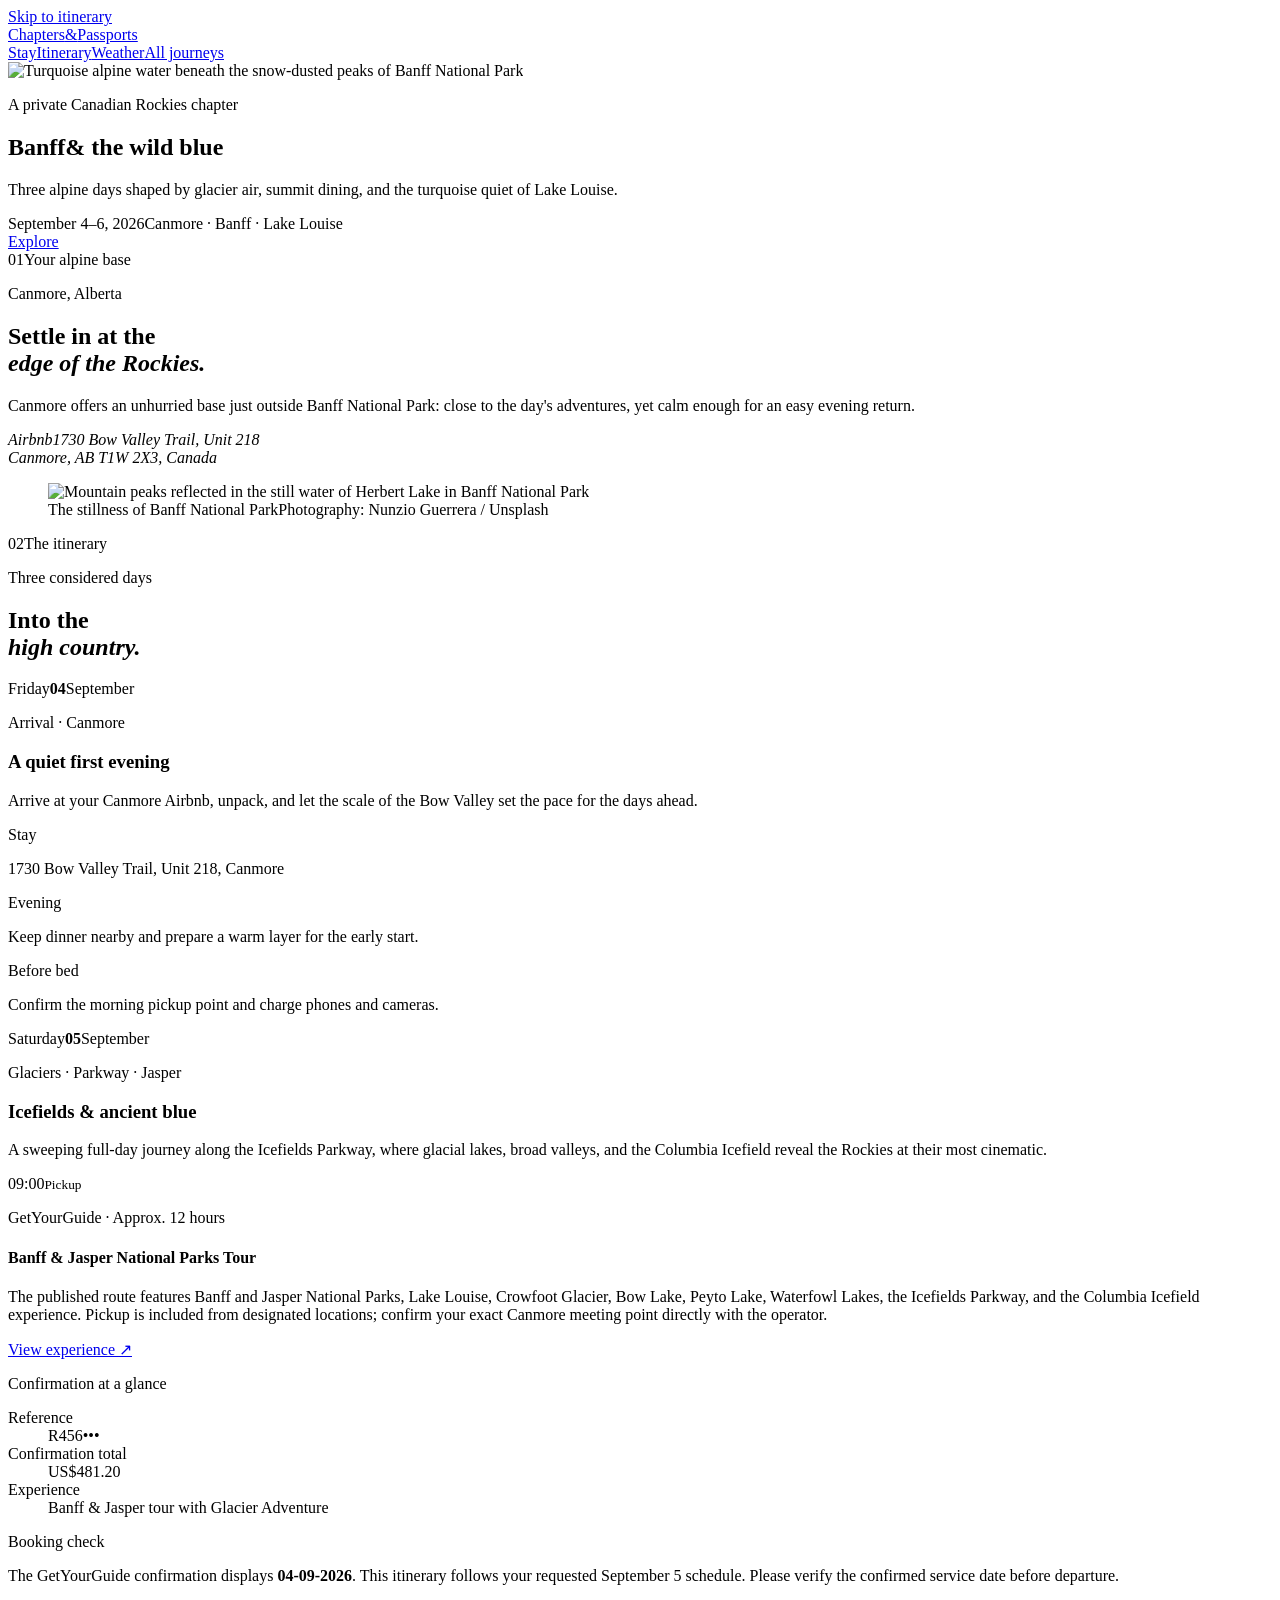
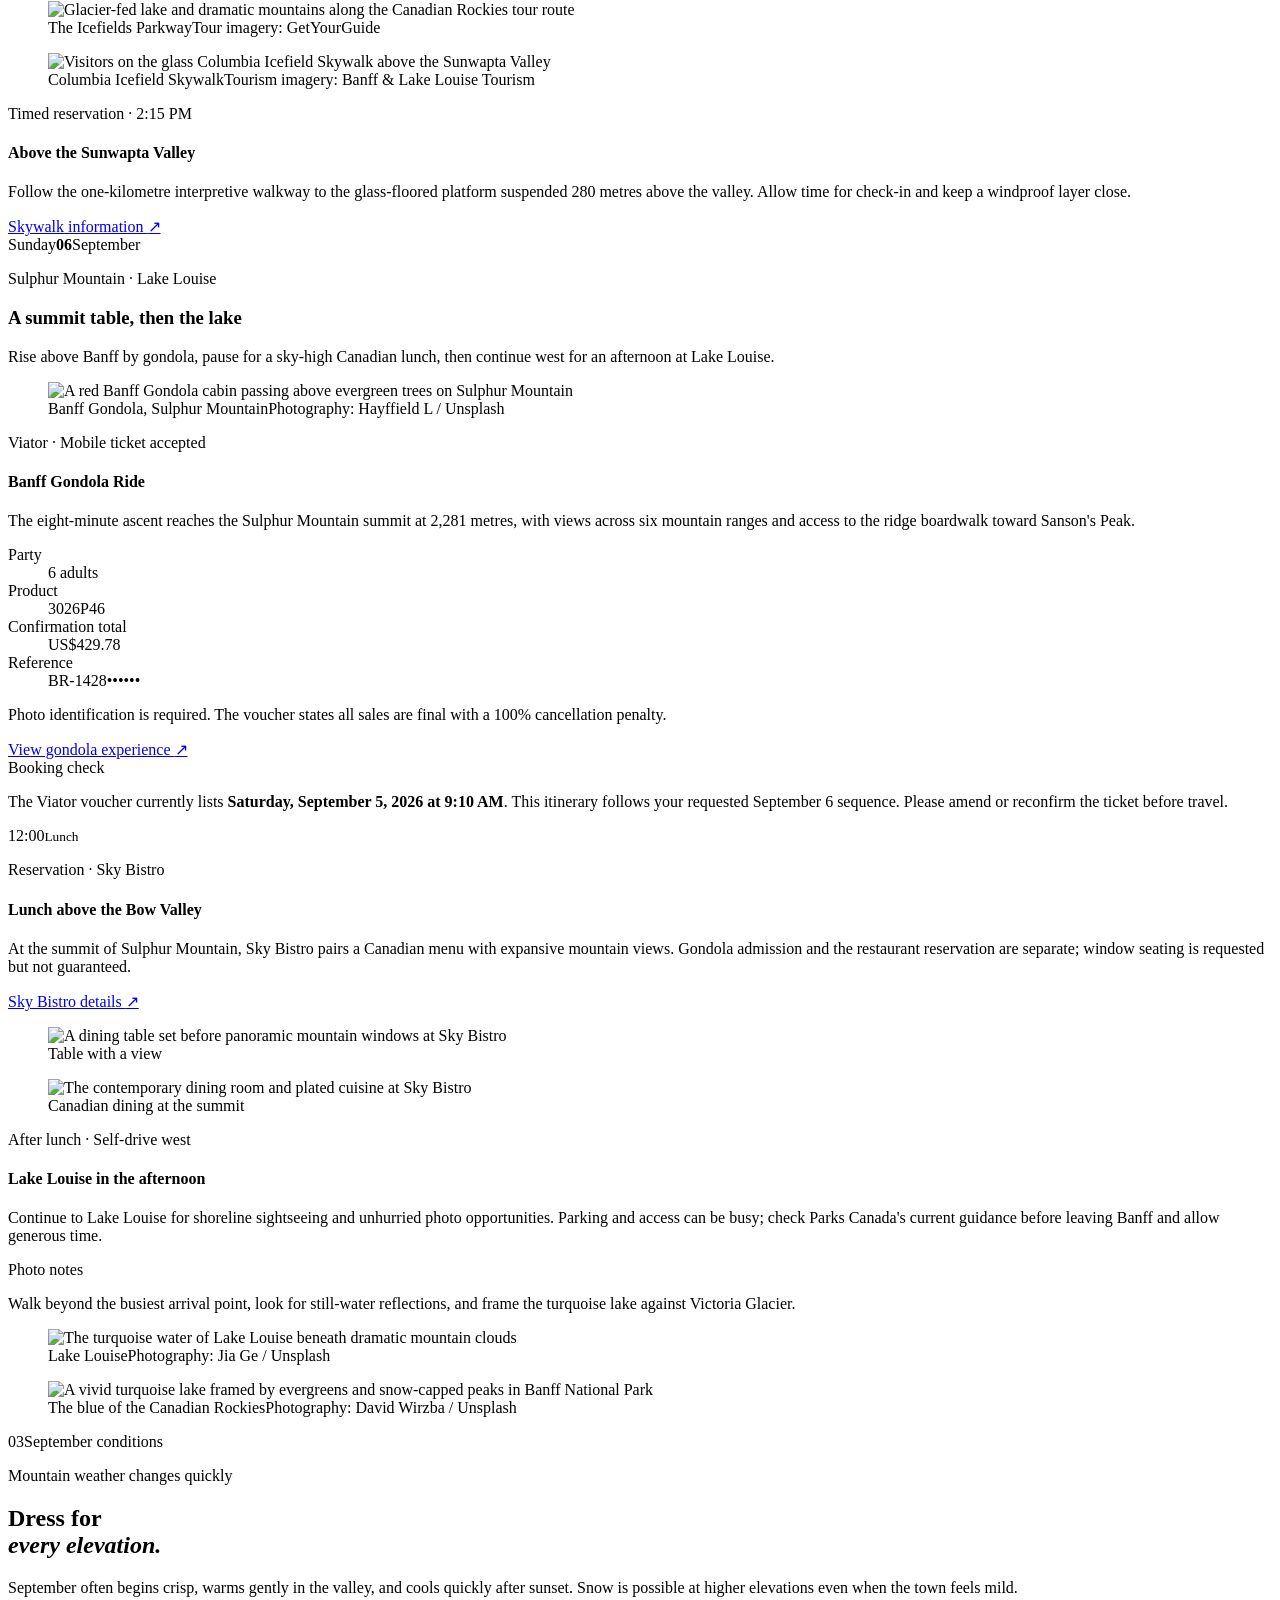
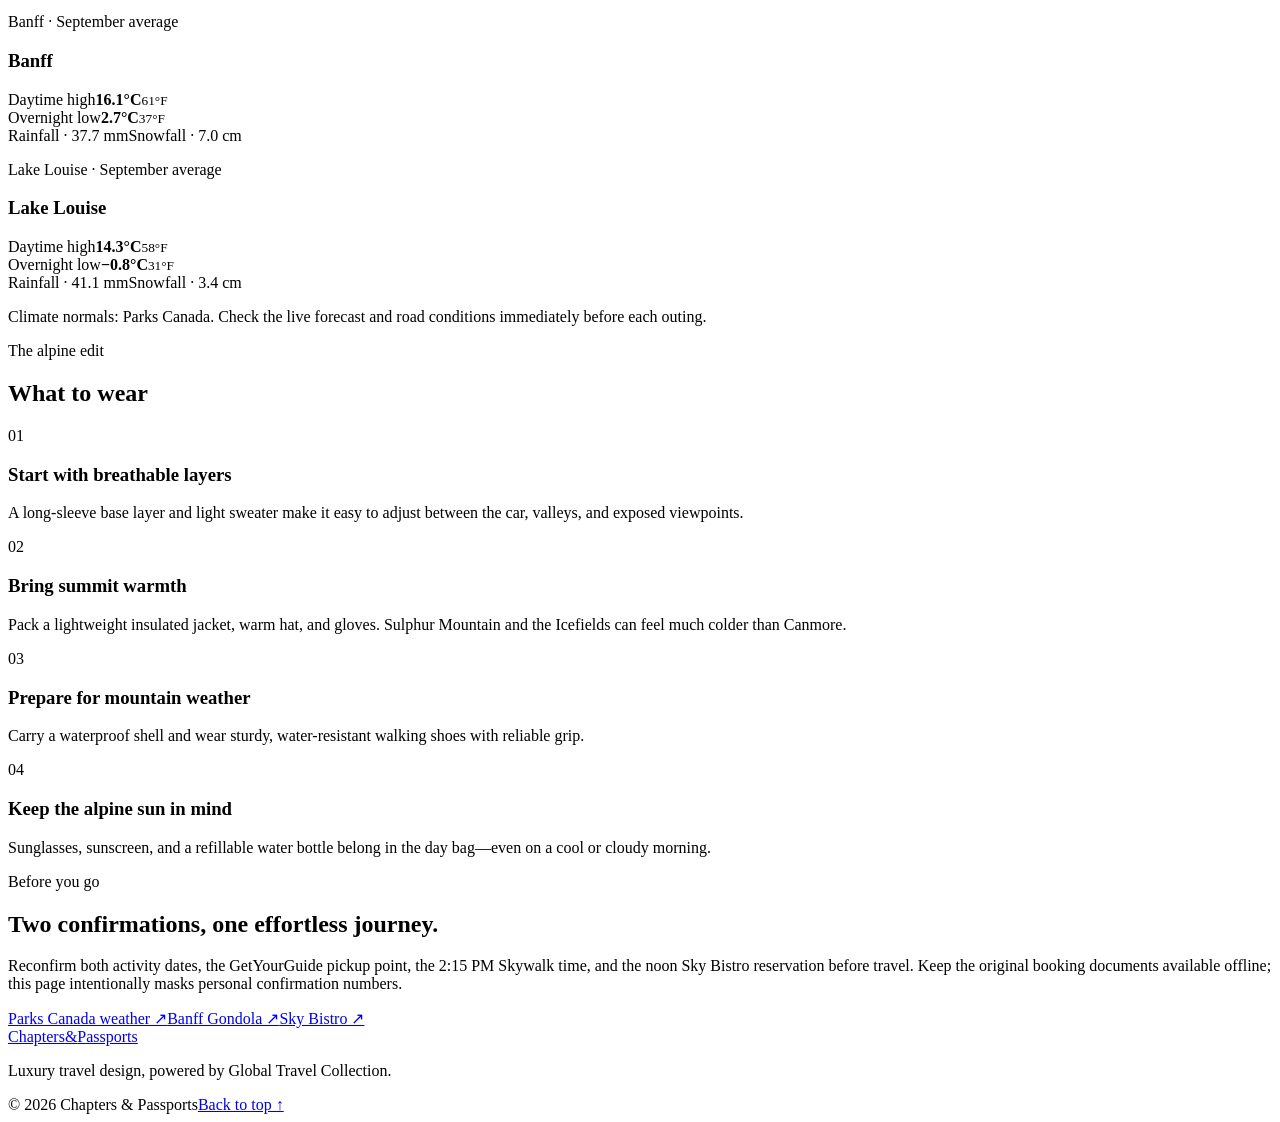
==== banff/index.html @ 04c07270 "Add Banff itinerary route" ====
<!DOCTYPE html><html lang="en"><head><meta charSet="utf-8"/><meta name="viewport" content="width=device-width, initial-scale=1"/><link rel="preload" href="/_next/static/media/01e4147cff8141ee-s.p.10ked.7w885.g.woff2" as="font" crossorigin="" type="font/woff2"/><link rel="preload" href="/_next/static/media/8bd76523131fa0fc-s.p.0jox806dnq5~c.woff2" as="font" crossorigin="" type="font/woff2"/><link rel="preload" href="/_next/static/media/a343f882a40d2cc9-s.p.0kho-wj7-y-w1.woff2" as="font" crossorigin="" type="font/woff2"/><link rel="preload" href="/images/banff/banff-hero.jpg" as="image"/><link rel="preload" href="/images/banff/herbert-lake.jpg" as="image"/><link rel="preload" href="/images/banff/icefields-tour.jpg" as="image"/><link rel="preload" href="/images/banff/columbia-skywalk.jpg" as="image"/><link rel="preload" href="/images/banff/banff-gondola.jpg" as="image"/><link rel="preload" href="/images/banff/sky-bistro-view.jpg" as="image"/><link rel="preload" href="/images/banff/sky-bistro-table.jpg" as="image"/><link rel="preload" href="/images/banff/lake-louise.jpg" as="image"/><link rel="stylesheet" href="/_next/static/chunks/0tyt7mh3m6m_n.css" data-precedence="next"/><link rel="preload" as="script" fetchPriority="low" href="/_next/static/chunks/07i6tefl8w~c..js"/><script src="/_next/static/chunks/12lqo4wcst74c.js" async=""></script><script src="/_next/static/chunks/13je0jha5i6.b.js" async=""></script><script src="/_next/static/chunks/0vr8x5c-gfil7.js" async=""></script><script src="/_next/static/chunks/turbopack-03w9-m4yo1rwk.js" async=""></script><script src="/_next/static/chunks/11q-3mtsn6em~.js" async=""></script><script src="/_next/static/chunks/00dwf3xlex0q5.js" async=""></script><script src="/_next/static/chunks/0s9e~7aw3e8~w.js" async=""></script><meta name="next-size-adjust" content=""/><title>Banff &amp; the Canadian Rockies | Chapters &amp; Passports</title><meta name="description" content="A private three-day Banff itinerary through Canmore, the Columbia Icefield, Sulphur Mountain, and Lake Louise."/><meta property="og:title" content="Banff &amp; the Canadian Rockies | Chapters &amp; Passports"/><meta property="og:description" content="Three alpine days shaped by glacier air, summit dining, and the turquoise quiet of Lake Louise."/><meta property="og:image" content="https://chapters-and-passports.enbamba.chatgpt.site/images/banff/og-banff.png"/><meta property="og:image:width" content="1200"/><meta property="og:image:height" content="630"/><meta property="og:image:alt" content="A turquoise alpine lake beneath snow-dusted peaks in Banff National Park"/><meta name="twitter:card" content="summary_large_image"/><meta name="twitter:title" content="Chapters &amp; Passports"/><meta name="twitter:description" content="Travel, thoughtfully written."/><meta name="twitter:image" content="https://chapters-and-passports.enbamba.chatgpt.site/og.png"/><script src="/_next/static/chunks/03~yq9q893hmn.js" noModule=""></script></head><body class="cormorant_garamond_8f6b3ea0-module__3Oq2Fq__variable manrope_b2a5d23f-module__PD1FUG__variable"><div hidden=""><!--$--><!--/$--></div><div class="banff-page"><a class="skip-link" href="#banff-main">Skip to itinerary</a><header class="site-header banff-header"><a class="wordmark" aria-label="Chapters and Passports home" href="/"><span>Chapters</span><span class="wordmark-amp">&amp;</span><span>Passports</span></a><nav aria-label="Banff itinerary navigation"><a href="#stay">Stay</a><a href="#itinerary">Itinerary</a><a href="#weather">Weather</a><a class="nav-cta" href="/">All journeys</a></nav></header><main id="banff-main"><section class="banff-hero" id="top"><img class="banff-hero-image" src="/images/banff/banff-hero.jpg" alt="Turquoise alpine water beneath the snow-dusted peaks of Banff National Park"/><div class="banff-hero-wash"></div><div class="banff-hero-copy"><p class="banff-kicker">A private Canadian Rockies chapter</p><h1>Banff<span>&amp; the wild blue</span></h1><p>Three alpine days shaped by glacier air, summit dining, and the turquoise quiet of Lake Louise.</p></div><div class="banff-hero-details"><span>September 4–6, 2026</span><span>Canmore · Banff · Lake Louise</span></div><a class="banff-scroll" href="#stay" aria-label="Explore the itinerary"><span>Explore</span><i></i></a></section><section class="banff-opening" id="stay"><div class="banff-side-label"><span>01</span><span>Your alpine base</span></div><div class="banff-opening-copy"><p class="banff-kicker">Canmore, Alberta</p><h2>Settle in at the<br/><em>edge of the Rockies.</em></h2><p>Canmore offers an unhurried base just outside Banff National Park: close to the day&#x27;s adventures, yet calm enough for an easy evening return.</p><address><span>Airbnb</span>1730 Bow Valley Trail, Unit 218<br/>Canmore, AB T1W 2X3, Canada</address></div><figure class="banff-opening-image"><img src="/images/banff/herbert-lake.jpg" alt="Mountain peaks reflected in the still water of Herbert Lake in Banff National Park"/><figcaption>The stillness of Banff National Park<span>Photography: Nunzio Guerrera / Unsplash</span></figcaption></figure></section><section class="banff-itinerary" id="itinerary"><div class="banff-itinerary-heading"><div class="banff-side-label banff-side-label-light"><span>02</span><span>The itinerary</span></div><div><p class="banff-kicker">Three considered days</p><h2>Into the<br/><em>high country.</em></h2></div></div><article class="banff-day banff-day-arrival"><div class="banff-day-date"><span>Friday</span><strong>04</strong><span>September</span></div><div class="banff-day-content"><p class="banff-kicker">Arrival · Canmore</p><h3>A quiet first evening</h3><p class="banff-day-lede">Arrive at your Canmore Airbnb, unpack, and let the scale of the Bow Valley set the pace for the days ahead.</p><div class="banff-detail-list"><div><span>Stay</span><p>1730 Bow Valley Trail, Unit 218, Canmore</p></div><div><span>Evening</span><p>Keep dinner nearby and prepare a warm layer for the early start.</p></div><div><span>Before bed</span><p>Confirm the morning pickup point and charge phones and cameras.</p></div></div></div></article><article class="banff-day"><div class="banff-day-date"><span>Saturday</span><strong>05</strong><span>September</span></div><div class="banff-day-content"><p class="banff-kicker">Glaciers · Parkway · Jasper</p><h3>Icefields &amp; ancient blue</h3><p class="banff-day-lede">A sweeping full-day journey along the Icefields Parkway, where glacial lakes, broad valleys, and the Columbia Icefield reveal the Rockies at their most cinematic.</p><div class="banff-time-block"><div class="banff-time"><span>09:00</span><small>Pickup</small></div><div><p class="banff-kicker">GetYourGuide · Approx. 12 hours</p><h4>Banff &amp; Jasper National Parks Tour</h4><p>The published route features Banff and Jasper National Parks, Lake Louise, Crowfoot Glacier, Bow Lake, Peyto Lake, Waterfowl Lakes, the Icefields Parkway, and the Columbia Icefield experience. Pickup is included from designated locations; confirm your exact Canmore meeting point directly with the operator.</p><a class="banff-link" href="https://www.getyourguide.com/banff-l284/banff-and-jasper-national-parks-tour-with-glacier-adventure-t750022/" target="_blank" rel="noreferrer">View experience <span aria-hidden="true">↗</span></a></div></div><div class="banff-confirmation"><div><p class="banff-kicker">Confirmation at a glance</p><dl><div><dt>Reference</dt><dd>R456•••</dd></div><div><dt>Confirmation total</dt><dd>US$481.20</dd></div><div><dt>Experience</dt><dd>Banff &amp; Jasper tour with Glacier Adventure</dd></div></dl></div><aside class="banff-booking-check"><span>Booking check</span><p>The GetYourGuide confirmation displays<!-- --> <strong>04-09-2026</strong>. This itinerary follows your requested September 5 schedule. Please verify the confirmed service date before departure.</p></aside></div><figure class="banff-wide-figure"><img src="/images/banff/icefields-tour.jpg" alt="Glacier-fed lake and dramatic mountains along the Canadian Rockies tour route"/><figcaption>The Icefields Parkway<span>Tour imagery: GetYourGuide</span></figcaption></figure><div class="banff-feature banff-feature-skywalk"><figure><img src="/images/banff/columbia-skywalk.jpg" alt="Visitors on the glass Columbia Icefield Skywalk above the Sunwapta Valley"/><figcaption>Columbia Icefield Skywalk<span>Tourism imagery: Banff &amp; Lake Louise Tourism</span></figcaption></figure><div><p class="banff-kicker">Timed reservation · 2:15 PM</p><h4>Above the Sunwapta Valley</h4><p>Follow the one-kilometre interpretive walkway to the glass-floored platform suspended 280 metres above the valley. Allow time for check-in and keep a windproof layer close.</p><a class="banff-link" href="https://www.columbiaicefieldsskywalk.com/" target="_blank" rel="noreferrer">Skywalk information <span aria-hidden="true">↗</span></a></div></div></div></article><article class="banff-day"><div class="banff-day-date"><span>Sunday</span><strong>06</strong><span>September</span></div><div class="banff-day-content"><p class="banff-kicker">Sulphur Mountain · Lake Louise</p><h3>A summit table, then the lake</h3><p class="banff-day-lede">Rise above Banff by gondola, pause for a sky-high Canadian lunch, then continue west for an afternoon at Lake Louise.</p><div class="banff-feature banff-feature-gondola"><figure><img src="/images/banff/banff-gondola.jpg" alt="A red Banff Gondola cabin passing above evergreen trees on Sulphur Mountain"/><figcaption>Banff Gondola, Sulphur Mountain<span>Photography: Hayffield L / Unsplash</span></figcaption></figure><div><p class="banff-kicker">Viator · Mobile ticket accepted</p><h4>Banff Gondola Ride</h4><p>The eight-minute ascent reaches the Sulphur Mountain summit at 2,281 metres, with views across six mountain ranges and access to the ridge boardwalk toward Sanson&#x27;s Peak.</p><dl class="banff-mini-details"><div><dt>Party</dt><dd>6 adults</dd></div><div><dt>Product</dt><dd>3026P46</dd></div><div><dt>Confirmation total</dt><dd>US$429.78</dd></div><div><dt>Reference</dt><dd>BR-1428••••••</dd></div></dl><p class="banff-fine-print">Photo identification is required. The voucher states all sales are final with a 100% cancellation penalty.</p><a class="banff-link" href="https://www.viator.com/tours/Banff/Banff-Gondola-Ride-Admission/d611-3026P46/" target="_blank" rel="noreferrer">View gondola experience <span aria-hidden="true">↗</span></a></div></div><aside class="banff-booking-check banff-booking-check-wide"><span>Booking check</span><p>The Viator voucher currently lists<!-- --> <strong>Saturday, September 5, 2026 at 9:10 AM</strong>. This itinerary follows your requested September 6 sequence. Please amend or reconfirm the ticket before travel.</p></aside><div class="banff-dining"><div class="banff-dining-copy"><div class="banff-time"><span>12:00</span><small>Lunch</small></div><div><p class="banff-kicker">Reservation · Sky Bistro</p><h4>Lunch above the Bow Valley</h4><p>At the summit of Sulphur Mountain, Sky Bistro pairs a Canadian menu with expansive mountain views. Gondola admission and the restaurant reservation are separate; window seating is requested but not guaranteed.</p><a class="banff-link" href="https://www.banffjaspercollection.com/dining/sky-bistro/" target="_blank" rel="noreferrer">Sky Bistro details <span aria-hidden="true">↗</span></a></div></div><div class="banff-dining-gallery"><figure><img src="/images/banff/sky-bistro-view.jpg" alt="A dining table set before panoramic mountain windows at Sky Bistro"/><figcaption>Table with a view</figcaption></figure><figure><img src="/images/banff/sky-bistro-table.jpg" alt="The contemporary dining room and plated cuisine at Sky Bistro"/><figcaption>Canadian dining at the summit</figcaption></figure></div></div><div class="banff-lake"><div class="banff-lake-copy"><p class="banff-kicker">After lunch · Self-drive west</p><h4>Lake Louise in the afternoon</h4><p>Continue to Lake Louise for shoreline sightseeing and unhurried photo opportunities. Parking and access can be busy; check Parks Canada&#x27;s current guidance before leaving Banff and allow generous time.</p><div class="banff-photo-notes"><span>Photo notes</span><p>Walk beyond the busiest arrival point, look for still-water reflections, and frame the turquoise lake against Victoria Glacier.</p></div></div><div class="banff-lake-gallery"><figure><img src="/images/banff/lake-louise.jpg" alt="The turquoise water of Lake Louise beneath dramatic mountain clouds"/><figcaption>Lake Louise<span>Photography: Jia Ge / Unsplash</span></figcaption></figure><figure><img src="/images/banff/banff-hero.jpg" alt="A vivid turquoise lake framed by evergreens and snow-capped peaks in Banff National Park"/><figcaption>The blue of the Canadian Rockies<span>Photography: David Wirzba / Unsplash</span></figcaption></figure></div></div></div></article></section><section class="banff-weather" id="weather"><div class="banff-side-label"><span>03</span><span>September conditions</span></div><div class="banff-weather-content"><div class="banff-weather-heading"><div><p class="banff-kicker">Mountain weather changes quickly</p><h2>Dress for<br/><em>every elevation.</em></h2></div><p>September often begins crisp, warms gently in the valley, and cools quickly after sunset. Snow is possible at higher elevations even when the town feels mild.</p></div><div class="banff-weather-grid"><article><p class="banff-kicker">Banff<!-- --> · September average</p><h3>Banff</h3><div class="banff-temp-line"><div><span>Daytime high</span><strong>16.1°C</strong><small>61°F</small></div><div><span>Overnight low</span><strong>2.7°C</strong><small>37°F</small></div></div><div class="banff-precip"><span>Rainfall · <!-- -->37.7 mm</span><span>Snowfall · <!-- -->7.0 cm</span></div></article><article><p class="banff-kicker">Lake Louise<!-- --> · September average</p><h3>Lake Louise</h3><div class="banff-temp-line"><div><span>Daytime high</span><strong>14.3°C</strong><small>58°F</small></div><div><span>Overnight low</span><strong>−0.8°C</strong><small>31°F</small></div></div><div class="banff-precip"><span>Rainfall · <!-- -->41.1 mm</span><span>Snowfall · <!-- -->3.4 cm</span></div></article></div><p class="banff-weather-source">Climate normals: Parks Canada. Check the live forecast and road conditions immediately before each outing.</p></div></section><section class="banff-packing"><div class="banff-packing-heading"><p class="banff-kicker">The alpine edit</p><h2>What to wear</h2></div><div class="banff-packing-grid"><article><span>01</span><h3>Start with breathable layers</h3><p>A long-sleeve base layer and light sweater make it easy to adjust between the car, valleys, and exposed viewpoints.</p></article><article><span>02</span><h3>Bring summit warmth</h3><p>Pack a lightweight insulated jacket, warm hat, and gloves. Sulphur Mountain and the Icefields can feel much colder than Canmore.</p></article><article><span>03</span><h3>Prepare for mountain weather</h3><p>Carry a waterproof shell and wear sturdy, water-resistant walking shoes with reliable grip.</p></article><article><span>04</span><h3>Keep the alpine sun in mind</h3><p>Sunglasses, sunscreen, and a refillable water bottle belong in the day bag—even on a cool or cloudy morning.</p></article></div></section><section class="banff-notes"><p class="banff-kicker">Before you go</p><h2>Two confirmations, one effortless journey.</h2><p>Reconfirm both activity dates, the GetYourGuide pickup point, the 2:15 PM Skywalk time, and the noon Sky Bistro reservation before travel. Keep the original booking documents available offline; this page intentionally masks personal confirmation numbers.</p><div class="banff-source-links"><a href="https://parks.canada.ca/pn-np/ab/banff/securite-safety/meteo-weather" target="_blank" rel="noreferrer">Parks Canada weather ↗</a><a href="https://www.banffjaspercollection.com/attractions/banff-gondola/" target="_blank" rel="noreferrer">Banff Gondola ↗</a><a href="https://www.banffjaspercollection.com/dining/sky-bistro/" target="_blank" rel="noreferrer">Sky Bistro ↗</a></div></section></main><footer class="banff-footer"><a class="wordmark wordmark-dark" href="/"><span>Chapters</span><span class="wordmark-amp">&amp;</span><span>Passports</span></a><p>Luxury travel design, powered by Global Travel Collection.</p><div class="footer-bottom"><span>© <!-- -->2026<!-- --> Chapters &amp; Passports</span><a href="#top">Back to top ↑</a></div></footer></div><!--$--><!--/$--><script src="/_next/static/chunks/07i6tefl8w~c..js" id="_R_" async=""></script><script>(self.__next_f=self.__next_f||[]).push([0])</script><script>self.__next_f.push([1,"1:\"$Sreact.fragment\"\n2:I[22378,[\"/_next/static/chunks/11q-3mtsn6em~.js\",\"/_next/static/chunks/00dwf3xlex0q5.js\"],\"default\"]\n3:I[99582,[\"/_next/static/chunks/11q-3mtsn6em~.js\",\"/_next/static/chunks/00dwf3xlex0q5.js\"],\"default\"]\n4:I[6226,[\"/_next/static/chunks/11q-3mtsn6em~.js\",\"/_next/static/chunks/00dwf3xlex0q5.js\",\"/_next/static/chunks/0s9e~7aw3e8~w.js\"],\"\"]\n10:I[95394,[\"/_next/static/chunks/11q-3mtsn6em~.js\",\"/_next/static/chunks/00dwf3xlex0q5.js\"],\"default\",1]\n:HL[\"/_next/static/chunks/0tyt7mh3m6m_n.css\",\"style\"]\n:HL[\"/_next/static/media/01e4147cff8141ee-s.p.10ked.7w885.g.woff2\",\"font\",{\"crossOrigin\":\"\",\"type\":\"font/woff2\"}]\n:HL[\"/_next/static/media/8bd76523131fa0fc-s.p.0jox806dnq5~c.woff2\",\"font\",{\"crossOrigin\":\"\",\"type\":\"font/woff2\"}]\n:HL[\"/_next/static/media/a343f882a40d2cc9-s.p.0kho-wj7-y-w1.woff2\",\"font\",{\"crossOrigin\":\"\",\"type\":\"font/woff2\"}]\n:HL[\"/images/banff/banff-hero.jpg\",\"image\"]\n"])</script><script>self.__next_f.push([1,"0:{\"P\":null,\"c\":[\"\",\"banff\",\"\"],\"q\":\"\",\"i\":false,\"f\":[[[\"\",{\"children\":[\"banff\",{\"children\":[\"__PAGE__\",{}]}]},\"$undefined\",\"$undefined\",16],[[\"$\",\"$1\",\"c\",{\"children\":[[[\"$\",\"link\",\"0\",{\"rel\":\"stylesheet\",\"href\":\"/_next/static/chunks/0tyt7mh3m6m_n.css\",\"precedence\":\"next\",\"crossOrigin\":\"$undefined\",\"nonce\":\"$undefined\"}],[\"$\",\"script\",\"script-0\",{\"src\":\"/_next/static/chunks/11q-3mtsn6em~.js\",\"async\":true,\"nonce\":\"$undefined\"}],[\"$\",\"script\",\"script-1\",{\"src\":\"/_next/static/chunks/00dwf3xlex0q5.js\",\"async\":true,\"nonce\":\"$undefined\"}]],[\"$\",\"html\",null,{\"lang\":\"en\",\"children\":[\"$\",\"body\",null,{\"className\":\"cormorant_garamond_8f6b3ea0-module__3Oq2Fq__variable manrope_b2a5d23f-module__PD1FUG__variable\",\"children\":[\"$\",\"$L2\",null,{\"parallelRouterKey\":\"children\",\"error\":\"$undefined\",\"errorStyles\":\"$undefined\",\"errorScripts\":\"$undefined\",\"template\":[\"$\",\"$L3\",null,{}],\"templateStyles\":\"$undefined\",\"templateScripts\":\"$undefined\",\"notFound\":[[[\"$\",\"title\",null,{\"children\":\"404: This page could not be found.\"}],[\"$\",\"div\",null,{\"style\":{\"fontFamily\":\"system-ui,\\\"Segoe UI\\\",Roboto,Helvetica,Arial,sans-serif,\\\"Apple Color Emoji\\\",\\\"Segoe UI Emoji\\\"\",\"height\":\"100vh\",\"textAlign\":\"center\",\"display\":\"flex\",\"flexDirection\":\"column\",\"alignItems\":\"center\",\"justifyContent\":\"center\"},\"children\":[\"$\",\"div\",null,{\"children\":[[\"$\",\"style\",null,{\"dangerouslySetInnerHTML\":{\"__html\":\"body{color:#000;background:#fff;margin:0}.next-error-h1{border-right:1px solid rgba(0,0,0,.3)}@media (prefers-color-scheme:dark){body{color:#fff;background:#000}.next-error-h1{border-right:1px solid rgba(255,255,255,.3)}}\"}}],[\"$\",\"h1\",null,{\"className\":\"next-error-h1\",\"style\":{\"display\":\"inline-block\",\"margin\":\"0 20px 0 0\",\"padding\":\"0 23px 0 0\",\"fontSize\":24,\"fontWeight\":500,\"verticalAlign\":\"top\",\"lineHeight\":\"49px\"},\"children\":404}],[\"$\",\"div\",null,{\"style\":{\"display\":\"inline-block\"},\"children\":[\"$\",\"h2\",null,{\"style\":{\"fontSize\":14,\"fontWeight\":400,\"lineHeight\":\"49px\",\"margin\":0},\"children\":\"This page could not be found.\"}]}]]}]}]],[]],\"forbidden\":\"$undefined\",\"unauthorized\":\"$undefined\"}]}]}]]}],{\"children\":[[\"$\",\"$1\",\"c\",{\"children\":[null,[\"$\",\"$L2\",null,{\"parallelRouterKey\":\"children\",\"error\":\"$undefined\",\"errorStyles\":\"$undefined\",\"errorScripts\":\"$undefined\",\"template\":[\"$\",\"$L3\",null,{}],\"templateStyles\":\"$undefined\",\"templateScripts\":\"$undefined\",\"notFound\":\"$undefined\",\"forbidden\":\"$undefined\",\"unauthorized\":\"$undefined\"}]]}],{\"children\":[[\"$\",\"$1\",\"c\",{\"children\":[[\"$\",\"div\",null,{\"className\":\"banff-page\",\"children\":[[\"$\",\"a\",null,{\"className\":\"skip-link\",\"href\":\"#banff-main\",\"children\":\"Skip to itinerary\"}],[\"$\",\"header\",null,{\"className\":\"site-header banff-header\",\"children\":[[\"$\",\"$L4\",null,{\"className\":\"wordmark\",\"href\":\"/\",\"aria-label\":\"Chapters and Passports home\",\"children\":[[\"$\",\"span\",null,{\"children\":\"Chapters\"}],[\"$\",\"span\",null,{\"className\":\"wordmark-amp\",\"children\":\"\u0026\"}],[\"$\",\"span\",null,{\"children\":\"Passports\"}]]}],[\"$\",\"nav\",null,{\"aria-label\":\"Banff itinerary navigation\",\"children\":[[\"$\",\"a\",null,{\"href\":\"#stay\",\"children\":\"Stay\"}],[\"$\",\"a\",null,{\"href\":\"#itinerary\",\"children\":\"Itinerary\"}],[\"$\",\"a\",null,{\"href\":\"#weather\",\"children\":\"Weather\"}],[\"$\",\"$L4\",null,{\"className\":\"nav-cta\",\"href\":\"/\",\"children\":\"All journeys\"}]]}]]}],[\"$\",\"main\",null,{\"id\":\"banff-main\",\"children\":[[\"$\",\"section\",null,{\"className\":\"banff-hero\",\"id\":\"top\",\"children\":[[\"$\",\"img\",null,{\"className\":\"banff-hero-image\",\"src\":\"/images/banff/banff-hero.jpg\",\"alt\":\"Turquoise alpine water beneath the snow-dusted peaks of Banff National Park\"}],[\"$\",\"div\",null,{\"className\":\"banff-hero-wash\"}],[\"$\",\"div\",null,{\"className\":\"banff-hero-copy\",\"children\":[[\"$\",\"p\",null,{\"className\":\"banff-kicker\",\"children\":\"A private Canadian Rockies chapter\"}],[\"$\",\"h1\",null,{\"children\":[\"Banff\",[\"$\",\"span\",null,{\"children\":\"\u0026 the wild blue\"}]]}],[\"$\",\"p\",null,{\"children\":\"Three alpine days shaped by glacier air, summit dining, and the turquoise quiet of Lake Louise.\"}]]}],[\"$\",\"div\",null,{\"className\":\"banff-hero-details\",\"children\":[[\"$\",\"span\",null,{\"children\":\"September 4–6, 2026\"}],[\"$\",\"span\",null,{\"children\":\"Canmore · Banff · Lake Louise\"}]]}],[\"$\",\"a\",null,{\"className\":\"banff-scroll\",\"href\":\"#stay\",\"aria-label\":\"Explore the itinerary\",\"children\":[[\"$\",\"span\",null,{\"children\":\"Explore\"}],[\"$\",\"i\",null,{}]]}]]}],[\"$\",\"section\",null,{\"className\":\"banff-opening\",\"id\":\"stay\",\"children\":[[\"$\",\"div\",null,{\"className\":\"banff-side-label\",\"children\":[[\"$\",\"span\",null,{\"children\":\"01\"}],[\"$\",\"span\",null,{\"children\":\"Your alpine base\"}]]}],[\"$\",\"div\",null,{\"className\":\"banff-opening-copy\",\"children\":[[\"$\",\"p\",null,{\"className\":\"banff-kicker\",\"children\":\"Canmore, Alberta\"}],[\"$\",\"h2\",null,{\"children\":[\"Settle in at the\",[\"$\",\"br\",null,{}],[\"$\",\"em\",null,{\"children\":\"edge of the Rockies.\"}]]}],[\"$\",\"p\",null,{\"children\":\"Canmore offers an unhurried base just outside Banff National Park: close to the day's adventures, yet calm enough for an easy evening return.\"}],\"$L5\"]}],\"$L6\"]}],\"$L7\",\"$L8\",\"$L9\",\"$La\"]}],\"$Lb\"]}],[\"$Lc\"],\"$Ld\"]}],{},null,false,null]},null,false,\"$@e\"]},null,false,null],\"$Lf\",false]],\"m\":\"$undefined\",\"G\":[\"$10\",[\"$L11\"]],\"S\":true,\"h\":null,\"s\":\"$undefined\",\"l\":\"$undefined\",\"p\":\"$undefined\",\"d\":\"$undefined\",\"b\":\"2kAZFwzHdK_H5zjEnM2RN\"}\n"])</script><script>self.__next_f.push([1,"15:I[25326,[\"/_next/static/chunks/11q-3mtsn6em~.js\",\"/_next/static/chunks/00dwf3xlex0q5.js\"],\"OutletBoundary\"]\n16:\"$Sreact.suspense\"\n19:I[25326,[\"/_next/static/chunks/11q-3mtsn6em~.js\",\"/_next/static/chunks/00dwf3xlex0q5.js\"],\"ViewportBoundary\"]\n1b:I[25326,[\"/_next/static/chunks/11q-3mtsn6em~.js\",\"/_next/static/chunks/00dwf3xlex0q5.js\"],\"MetadataBoundary\"]\n:HL[\"/images/banff/herbert-lake.jpg\",\"image\"]\n:HL[\"/images/banff/icefields-tour.jpg\",\"image\"]\n5:[\"$\",\"address\",null,{\"children\":[[\"$\",\"span\",null,{\"children\":\"Airbnb\"}],\"1730 Bow Valley Trail, Unit 218\",[\"$\",\"br\",null,{}],\"Canmore, AB T1W 2X3, Canada\"]}]\n6:[\"$\",\"figure\",null,{\"className\":\"banff-opening-image\",\"children\":[[\"$\",\"img\",null,{\"src\":\"/images/banff/herbert-lake.jpg\",\"alt\":\"Mountain peaks reflected in the still water of Herbert Lake in Banff National Park\"}],[\"$\",\"figcaption\",null,{\"children\":[\"The stillness of Banff National Park\",[\"$\",\"span\",null,{\"children\":\"Photography: Nunzio Guerrera / Unsplash\"}]]}]]}]\n"])</script><script>self.__next_f.push([1,"7:[\"$\",\"section\",null,{\"className\":\"banff-itinerary\",\"id\":\"itinerary\",\"children\":[[\"$\",\"div\",null,{\"className\":\"banff-itinerary-heading\",\"children\":[[\"$\",\"div\",null,{\"className\":\"banff-side-label banff-side-label-light\",\"children\":[[\"$\",\"span\",null,{\"children\":\"02\"}],[\"$\",\"span\",null,{\"children\":\"The itinerary\"}]]}],[\"$\",\"div\",null,{\"children\":[[\"$\",\"p\",null,{\"className\":\"banff-kicker\",\"children\":\"Three considered days\"}],[\"$\",\"h2\",null,{\"children\":[\"Into the\",[\"$\",\"br\",null,{}],[\"$\",\"em\",null,{\"children\":\"high country.\"}]]}]]}]]}],[\"$\",\"article\",null,{\"className\":\"banff-day banff-day-arrival\",\"children\":[[\"$\",\"div\",null,{\"className\":\"banff-day-date\",\"children\":[[\"$\",\"span\",null,{\"children\":\"Friday\"}],[\"$\",\"strong\",null,{\"children\":\"04\"}],[\"$\",\"span\",null,{\"children\":\"September\"}]]}],[\"$\",\"div\",null,{\"className\":\"banff-day-content\",\"children\":[[\"$\",\"p\",null,{\"className\":\"banff-kicker\",\"children\":\"Arrival · Canmore\"}],[\"$\",\"h3\",null,{\"children\":\"A quiet first evening\"}],[\"$\",\"p\",null,{\"className\":\"banff-day-lede\",\"children\":\"Arrive at your Canmore Airbnb, unpack, and let the scale of the Bow Valley set the pace for the days ahead.\"}],[\"$\",\"div\",null,{\"className\":\"banff-detail-list\",\"children\":[[\"$\",\"div\",null,{\"children\":[[\"$\",\"span\",null,{\"children\":\"Stay\"}],[\"$\",\"p\",null,{\"children\":\"1730 Bow Valley Trail, Unit 218, Canmore\"}]]}],[\"$\",\"div\",null,{\"children\":[[\"$\",\"span\",null,{\"children\":\"Evening\"}],[\"$\",\"p\",null,{\"children\":\"Keep dinner nearby and prepare a warm layer for the early start.\"}]]}],[\"$\",\"div\",null,{\"children\":[[\"$\",\"span\",null,{\"children\":\"Before bed\"}],[\"$\",\"p\",null,{\"children\":\"Confirm the morning pickup point and charge phones and cameras.\"}]]}]]}]]}]]}],[\"$\",\"article\",null,{\"className\":\"banff-day\",\"children\":[[\"$\",\"div\",null,{\"className\":\"banff-day-date\",\"children\":[[\"$\",\"span\",null,{\"children\":\"Saturday\"}],[\"$\",\"strong\",null,{\"children\":\"05\"}],[\"$\",\"span\",null,{\"children\":\"September\"}]]}],[\"$\",\"div\",null,{\"className\":\"banff-day-content\",\"children\":[[\"$\",\"p\",null,{\"className\":\"banff-kicker\",\"children\":\"Glaciers · Parkway · Jasper\"}],[\"$\",\"h3\",null,{\"children\":\"Icefields \u0026 ancient blue\"}],[\"$\",\"p\",null,{\"className\":\"banff-day-lede\",\"children\":\"A sweeping full-day journey along the Icefields Parkway, where glacial lakes, broad valleys, and the Columbia Icefield reveal the Rockies at their most cinematic.\"}],[\"$\",\"div\",null,{\"className\":\"banff-time-block\",\"children\":[[\"$\",\"div\",null,{\"className\":\"banff-time\",\"children\":[[\"$\",\"span\",null,{\"children\":\"09:00\"}],[\"$\",\"small\",null,{\"children\":\"Pickup\"}]]}],[\"$\",\"div\",null,{\"children\":[[\"$\",\"p\",null,{\"className\":\"banff-kicker\",\"children\":\"GetYourGuide · Approx. 12 hours\"}],[\"$\",\"h4\",null,{\"children\":\"Banff \u0026 Jasper National Parks Tour\"}],[\"$\",\"p\",null,{\"children\":\"The published route features Banff and Jasper National Parks, Lake Louise, Crowfoot Glacier, Bow Lake, Peyto Lake, Waterfowl Lakes, the Icefields Parkway, and the Columbia Icefield experience. Pickup is included from designated locations; confirm your exact Canmore meeting point directly with the operator.\"}],[\"$\",\"a\",null,{\"className\":\"banff-link\",\"href\":\"https://www.getyourguide.com/banff-l284/banff-and-jasper-national-parks-tour-with-glacier-adventure-t750022/\",\"target\":\"_blank\",\"rel\":\"noreferrer\",\"children\":[\"View experience \",[\"$\",\"span\",null,{\"aria-hidden\":\"true\",\"children\":\"↗\"}]]}]]}]]}],[\"$\",\"div\",null,{\"className\":\"banff-confirmation\",\"children\":[[\"$\",\"div\",null,{\"children\":[[\"$\",\"p\",null,{\"className\":\"banff-kicker\",\"children\":\"Confirmation at a glance\"}],[\"$\",\"dl\",null,{\"children\":[[\"$\",\"div\",null,{\"children\":[[\"$\",\"dt\",null,{\"children\":\"Reference\"}],[\"$\",\"dd\",null,{\"children\":\"R456•••\"}]]}],[\"$\",\"div\",null,{\"children\":[[\"$\",\"dt\",null,{\"children\":\"Confirmation total\"}],[\"$\",\"dd\",null,{\"children\":\"US$481.20\"}]]}],[\"$\",\"div\",null,{\"children\":[[\"$\",\"dt\",null,{\"children\":\"Experience\"}],[\"$\",\"dd\",null,{\"children\":\"Banff \u0026 Jasper tour with Glacier Adventure\"}]]}]]}]]}],[\"$\",\"aside\",null,{\"className\":\"banff-booking-check\",\"children\":[[\"$\",\"span\",null,{\"children\":\"Booking check\"}],[\"$\",\"p\",null,{\"children\":[\"The GetYourGuide confirmation displays\",\" \",[\"$\",\"strong\",null,{\"children\":\"04-09-2026\"}],\". This itinerary follows your requested September 5 schedule. Please verify the confirmed service date before departure.\"]}]]}]]}],[\"$\",\"figure\",null,{\"className\":\"banff-wide-figure\",\"children\":[[\"$\",\"img\",null,{\"src\":\"/images/banff/icefields-tour.jpg\",\"alt\":\"Glacier-fed lake and dramatic mountains along the Canadian Rockies tour route\"}],\"$L12\"]}],\"$L13\"]}]]}],\"$L14\"]}]\n"])</script><script>self.__next_f.push([1,"8:[\"$\",\"section\",null,{\"className\":\"banff-weather\",\"id\":\"weather\",\"children\":[[\"$\",\"div\",null,{\"className\":\"banff-side-label\",\"children\":[[\"$\",\"span\",null,{\"children\":\"03\"}],[\"$\",\"span\",null,{\"children\":\"September conditions\"}]]}],[\"$\",\"div\",null,{\"className\":\"banff-weather-content\",\"children\":[[\"$\",\"div\",null,{\"className\":\"banff-weather-heading\",\"children\":[[\"$\",\"div\",null,{\"children\":[[\"$\",\"p\",null,{\"className\":\"banff-kicker\",\"children\":\"Mountain weather changes quickly\"}],[\"$\",\"h2\",null,{\"children\":[\"Dress for\",[\"$\",\"br\",null,{}],[\"$\",\"em\",null,{\"children\":\"every elevation.\"}]]}]]}],[\"$\",\"p\",null,{\"children\":\"September often begins crisp, warms gently in the valley, and cools quickly after sunset. Snow is possible at higher elevations even when the town feels mild.\"}]]}],[\"$\",\"div\",null,{\"className\":\"banff-weather-grid\",\"children\":[[\"$\",\"article\",\"Banff\",{\"children\":[[\"$\",\"p\",null,{\"className\":\"banff-kicker\",\"children\":[\"Banff\",\" · September average\"]}],[\"$\",\"h3\",null,{\"children\":\"Banff\"}],[\"$\",\"div\",null,{\"className\":\"banff-temp-line\",\"children\":[[\"$\",\"div\",null,{\"children\":[[\"$\",\"span\",null,{\"children\":\"Daytime high\"}],[\"$\",\"strong\",null,{\"children\":\"16.1°C\"}],[\"$\",\"small\",null,{\"children\":\"61°F\"}]]}],[\"$\",\"div\",null,{\"children\":[[\"$\",\"span\",null,{\"children\":\"Overnight low\"}],[\"$\",\"strong\",null,{\"children\":\"2.7°C\"}],[\"$\",\"small\",null,{\"children\":\"37°F\"}]]}]]}],[\"$\",\"div\",null,{\"className\":\"banff-precip\",\"children\":[[\"$\",\"span\",null,{\"children\":[\"Rainfall · \",\"37.7 mm\"]}],[\"$\",\"span\",null,{\"children\":[\"Snowfall · \",\"7.0 cm\"]}]]}]]}],[\"$\",\"article\",\"Lake Louise\",{\"children\":[[\"$\",\"p\",null,{\"className\":\"banff-kicker\",\"children\":[\"Lake Louise\",\" · September average\"]}],[\"$\",\"h3\",null,{\"children\":\"Lake Louise\"}],[\"$\",\"div\",null,{\"className\":\"banff-temp-line\",\"children\":[[\"$\",\"div\",null,{\"children\":[[\"$\",\"span\",null,{\"children\":\"Daytime high\"}],[\"$\",\"strong\",null,{\"children\":\"14.3°C\"}],[\"$\",\"small\",null,{\"children\":\"58°F\"}]]}],[\"$\",\"div\",null,{\"children\":[[\"$\",\"span\",null,{\"children\":\"Overnight low\"}],[\"$\",\"strong\",null,{\"children\":\"−0.8°C\"}],[\"$\",\"small\",null,{\"children\":\"31°F\"}]]}]]}],[\"$\",\"div\",null,{\"className\":\"banff-precip\",\"children\":[[\"$\",\"span\",null,{\"children\":[\"Rainfall · \",\"41.1 mm\"]}],[\"$\",\"span\",null,{\"children\":[\"Snowfall · \",\"3.4 cm\"]}]]}]]}]]}],[\"$\",\"p\",null,{\"className\":\"banff-weather-source\",\"children\":\"Climate normals: Parks Canada. Check the live forecast and road conditions immediately before each outing.\"}]]}]]}]\n"])</script><script>self.__next_f.push([1,"9:[\"$\",\"section\",null,{\"className\":\"banff-packing\",\"children\":[[\"$\",\"div\",null,{\"className\":\"banff-packing-heading\",\"children\":[[\"$\",\"p\",null,{\"className\":\"banff-kicker\",\"children\":\"The alpine edit\"}],[\"$\",\"h2\",null,{\"children\":\"What to wear\"}]]}],[\"$\",\"div\",null,{\"className\":\"banff-packing-grid\",\"children\":[[\"$\",\"article\",\"01\",{\"children\":[[\"$\",\"span\",null,{\"children\":\"01\"}],[\"$\",\"h3\",null,{\"children\":\"Start with breathable layers\"}],[\"$\",\"p\",null,{\"children\":\"A long-sleeve base layer and light sweater make it easy to adjust between the car, valleys, and exposed viewpoints.\"}]]}],[\"$\",\"article\",\"02\",{\"children\":[[\"$\",\"span\",null,{\"children\":\"02\"}],[\"$\",\"h3\",null,{\"children\":\"Bring summit warmth\"}],[\"$\",\"p\",null,{\"children\":\"Pack a lightweight insulated jacket, warm hat, and gloves. Sulphur Mountain and the Icefields can feel much colder than Canmore.\"}]]}],[\"$\",\"article\",\"03\",{\"children\":[[\"$\",\"span\",null,{\"children\":\"03\"}],[\"$\",\"h3\",null,{\"children\":\"Prepare for mountain weather\"}],[\"$\",\"p\",null,{\"children\":\"Carry a waterproof shell and wear sturdy, water-resistant walking shoes with reliable grip.\"}]]}],[\"$\",\"article\",\"04\",{\"children\":[[\"$\",\"span\",null,{\"children\":\"04\"}],[\"$\",\"h3\",null,{\"children\":\"Keep the alpine sun in mind\"}],[\"$\",\"p\",null,{\"children\":\"Sunglasses, sunscreen, and a refillable water bottle belong in the day bag—even on a cool or cloudy morning.\"}]]}]]}]]}]\n"])</script><script>self.__next_f.push([1,"a:[\"$\",\"section\",null,{\"className\":\"banff-notes\",\"children\":[[\"$\",\"p\",null,{\"className\":\"banff-kicker\",\"children\":\"Before you go\"}],[\"$\",\"h2\",null,{\"children\":\"Two confirmations, one effortless journey.\"}],[\"$\",\"p\",null,{\"children\":\"Reconfirm both activity dates, the GetYourGuide pickup point, the 2:15 PM Skywalk time, and the noon Sky Bistro reservation before travel. Keep the original booking documents available offline; this page intentionally masks personal confirmation numbers.\"}],[\"$\",\"div\",null,{\"className\":\"banff-source-links\",\"children\":[[\"$\",\"a\",null,{\"href\":\"https://parks.canada.ca/pn-np/ab/banff/securite-safety/meteo-weather\",\"target\":\"_blank\",\"rel\":\"noreferrer\",\"children\":\"Parks Canada weather ↗\"}],[\"$\",\"a\",null,{\"href\":\"https://www.banffjaspercollection.com/attractions/banff-gondola/\",\"target\":\"_blank\",\"rel\":\"noreferrer\",\"children\":\"Banff Gondola ↗\"}],[\"$\",\"a\",null,{\"href\":\"https://www.banffjaspercollection.com/dining/sky-bistro/\",\"target\":\"_blank\",\"rel\":\"noreferrer\",\"children\":\"Sky Bistro ↗\"}]]}]]}]\nb:[\"$\",\"footer\",null,{\"className\":\"banff-footer\",\"children\":[[\"$\",\"$L4\",null,{\"className\":\"wordmark wordmark-dark\",\"href\":\"/\",\"children\":[[\"$\",\"span\",null,{\"children\":\"Chapters\"}],[\"$\",\"span\",null,{\"className\":\"wordmark-amp\",\"children\":\"\u0026\"}],[\"$\",\"span\",null,{\"children\":\"Passports\"}]]}],[\"$\",\"p\",null,{\"children\":\"Luxury travel design, powered by Global Travel Collection.\"}],[\"$\",\"div\",null,{\"className\":\"footer-bottom\",\"children\":[[\"$\",\"span\",null,{\"children\":[\"© \",2026,\" Chapters \u0026 Passports\"]}],[\"$\",\"a\",null,{\"href\":\"#top\",\"children\":\"Back to top ↑\"}]]}]]}]\nc:[\"$\",\"script\",\"script-0\",{\"src\":\"/_next/static/chunks/0s9e~7aw3e8~w.js\",\"async\":true,\"nonce\":\"$undefined\"}]\nd:[\"$\",\"$L15\",null,{\"children\":[\"$\",\"$16\",null,{\"name\":\"Next.MetadataOutlet\",\"children\":\"$@17\"}]}]\n18:[]\ne:\"$W18\"\nf:[\"$\",\"$1\",\"h\",{\"children\":[null,[\"$\",\"$L19\",null,{\"children\":\"$L1a\"}],[\"$\",\"div\",null,{\"hidden\":true,\"children\":[\"$\",\"$L1b\",null,{\"children\":[\"$\",\"$16\",null,{\"name\":\"Next.Metadata\",\"children\":\"$L1c\"}]}]}],[\"$\",\"meta\",null,{\"name\":\"next-size-adjust\",\"content\":\"\"}]]}]\n11:[\"$\",\"link\",\"0\",{\"rel\":\"stylesheet\",\"href\":\"/_next/static/chunks/0tyt7mh3m6m_n.css\",\"precedence\":\"next\",\"crossOrigin\":\"$undefined\",\"nonce\":\"$undefined\"}]\n"])</script><script>self.__next_f.push([1,":HL[\"/images/banff/columbia-skywalk.jpg\",\"image\"]\n:HL[\"/images/banff/banff-gondola.jpg\",\"image\"]\n:HL[\"/images/banff/sky-bistro-view.jpg\",\"image\"]\n:HL[\"/images/banff/sky-bistro-table.jpg\",\"image\"]\n12:[\"$\",\"figcaption\",null,{\"children\":[\"The Icefields Parkway\",[\"$\",\"span\",null,{\"children\":\"Tour imagery: GetYourGuide\"}]]}]\n13:[\"$\",\"div\",null,{\"className\":\"banff-feature banff-feature-skywalk\",\"children\":[[\"$\",\"figure\",null,{\"children\":[[\"$\",\"img\",null,{\"src\":\"/images/banff/columbia-skywalk.jpg\",\"alt\":\"Visitors on the glass Columbia Icefield Skywalk above the Sunwapta Valley\"}],[\"$\",\"figcaption\",null,{\"children\":[\"Columbia Icefield Skywalk\",[\"$\",\"span\",null,{\"children\":\"Tourism imagery: Banff \u0026 Lake Louise Tourism\"}]]}]]}],[\"$\",\"div\",null,{\"children\":[[\"$\",\"p\",null,{\"className\":\"banff-kicker\",\"children\":\"Timed reservation · 2:15 PM\"}],[\"$\",\"h4\",null,{\"children\":\"Above the Sunwapta Valley\"}],[\"$\",\"p\",null,{\"children\":\"Follow the one-kilometre interpretive walkway to the glass-floored platform suspended 280 metres above the valley. Allow time for check-in and keep a windproof layer close.\"}],[\"$\",\"a\",null,{\"className\":\"banff-link\",\"href\":\"https://www.columbiaicefieldsskywalk.com/\",\"target\":\"_blank\",\"rel\":\"noreferrer\",\"children\":[\"Skywalk information \",[\"$\",\"span\",null,{\"aria-hidden\":\"true\",\"children\":\"↗\"}]]}]]}]]}]\n"])</script><script>self.__next_f.push([1,"14:[\"$\",\"article\",null,{\"className\":\"banff-day\",\"children\":[[\"$\",\"div\",null,{\"className\":\"banff-day-date\",\"children\":[[\"$\",\"span\",null,{\"children\":\"Sunday\"}],[\"$\",\"strong\",null,{\"children\":\"06\"}],[\"$\",\"span\",null,{\"children\":\"September\"}]]}],[\"$\",\"div\",null,{\"className\":\"banff-day-content\",\"children\":[[\"$\",\"p\",null,{\"className\":\"banff-kicker\",\"children\":\"Sulphur Mountain · Lake Louise\"}],[\"$\",\"h3\",null,{\"children\":\"A summit table, then the lake\"}],[\"$\",\"p\",null,{\"className\":\"banff-day-lede\",\"children\":\"Rise above Banff by gondola, pause for a sky-high Canadian lunch, then continue west for an afternoon at Lake Louise.\"}],[\"$\",\"div\",null,{\"className\":\"banff-feature banff-feature-gondola\",\"children\":[[\"$\",\"figure\",null,{\"children\":[[\"$\",\"img\",null,{\"src\":\"/images/banff/banff-gondola.jpg\",\"alt\":\"A red Banff Gondola cabin passing above evergreen trees on Sulphur Mountain\"}],[\"$\",\"figcaption\",null,{\"children\":[\"Banff Gondola, Sulphur Mountain\",[\"$\",\"span\",null,{\"children\":\"Photography: Hayffield L / Unsplash\"}]]}]]}],[\"$\",\"div\",null,{\"children\":[[\"$\",\"p\",null,{\"className\":\"banff-kicker\",\"children\":\"Viator · Mobile ticket accepted\"}],[\"$\",\"h4\",null,{\"children\":\"Banff Gondola Ride\"}],[\"$\",\"p\",null,{\"children\":\"The eight-minute ascent reaches the Sulphur Mountain summit at 2,281 metres, with views across six mountain ranges and access to the ridge boardwalk toward Sanson's Peak.\"}],[\"$\",\"dl\",null,{\"className\":\"banff-mini-details\",\"children\":[[\"$\",\"div\",null,{\"children\":[[\"$\",\"dt\",null,{\"children\":\"Party\"}],[\"$\",\"dd\",null,{\"children\":\"6 adults\"}]]}],[\"$\",\"div\",null,{\"children\":[[\"$\",\"dt\",null,{\"children\":\"Product\"}],[\"$\",\"dd\",null,{\"children\":\"3026P46\"}]]}],[\"$\",\"div\",null,{\"children\":[[\"$\",\"dt\",null,{\"children\":\"Confirmation total\"}],[\"$\",\"dd\",null,{\"children\":\"US$429.78\"}]]}],[\"$\",\"div\",null,{\"children\":[[\"$\",\"dt\",null,{\"children\":\"Reference\"}],[\"$\",\"dd\",null,{\"children\":\"BR-1428••••••\"}]]}]]}],[\"$\",\"p\",null,{\"className\":\"banff-fine-print\",\"children\":\"Photo identification is required. The voucher states all sales are final with a 100% cancellation penalty.\"}],[\"$\",\"a\",null,{\"className\":\"banff-link\",\"href\":\"https://www.viator.com/tours/Banff/Banff-Gondola-Ride-Admission/d611-3026P46/\",\"target\":\"_blank\",\"rel\":\"noreferrer\",\"children\":[\"View gondola experience \",[\"$\",\"span\",null,{\"aria-hidden\":\"true\",\"children\":\"↗\"}]]}]]}]]}],[\"$\",\"aside\",null,{\"className\":\"banff-booking-check banff-booking-check-wide\",\"children\":[[\"$\",\"span\",null,{\"children\":\"Booking check\"}],[\"$\",\"p\",null,{\"children\":[\"The Viator voucher currently lists\",\" \",[\"$\",\"strong\",null,{\"children\":\"Saturday, September 5, 2026 at 9:10 AM\"}],\". This itinerary follows your requested September 6 sequence. Please amend or reconfirm the ticket before travel.\"]}]]}],[\"$\",\"div\",null,{\"className\":\"banff-dining\",\"children\":[[\"$\",\"div\",null,{\"className\":\"banff-dining-copy\",\"children\":[[\"$\",\"div\",null,{\"className\":\"banff-time\",\"children\":[[\"$\",\"span\",null,{\"children\":\"12:00\"}],[\"$\",\"small\",null,{\"children\":\"Lunch\"}]]}],[\"$\",\"div\",null,{\"children\":[[\"$\",\"p\",null,{\"className\":\"banff-kicker\",\"children\":\"Reservation · Sky Bistro\"}],[\"$\",\"h4\",null,{\"children\":\"Lunch above the Bow Valley\"}],[\"$\",\"p\",null,{\"children\":\"At the summit of Sulphur Mountain, Sky Bistro pairs a Canadian menu with expansive mountain views. Gondola admission and the restaurant reservation are separate; window seating is requested but not guaranteed.\"}],[\"$\",\"a\",null,{\"className\":\"banff-link\",\"href\":\"https://www.banffjaspercollection.com/dining/sky-bistro/\",\"target\":\"_blank\",\"rel\":\"noreferrer\",\"children\":[\"Sky Bistro details \",[\"$\",\"span\",null,{\"aria-hidden\":\"true\",\"children\":\"↗\"}]]}]]}]]}],[\"$\",\"div\",null,{\"className\":\"banff-dining-gallery\",\"children\":[[\"$\",\"figure\",null,{\"children\":[[\"$\",\"img\",null,{\"src\":\"/images/banff/sky-bistro-view.jpg\",\"alt\":\"A dining table set before panoramic mountain windows at Sky Bistro\"}],[\"$\",\"figcaption\",null,{\"children\":\"Table with a view\"}]]}],[\"$\",\"figure\",null,{\"children\":[[\"$\",\"img\",null,{\"src\":\"/images/banff/sky-bistro-table.jpg\",\"alt\":\"The contemporary dining room and plated cuisine at Sky Bistro\"}],[\"$\",\"figcaption\",null,{\"children\":\"Canadian dining at the summit\"}]]}]]}]]}],[\"$\",\"div\",null,{\"className\":\"banff-lake\",\"children\":[[\"$\",\"div\",null,{\"className\":\"banff-lake-copy\",\"children\":[[\"$\",\"p\",null,{\"className\":\"banff-kicker\",\"children\":\"After lunch · Self-drive west\"}],\"$L1d\",\"$L1e\",\"$L1f\"]}],\"$L20\"]}]]}]]}]\n"])</script><script>self.__next_f.push([1,":HL[\"/images/banff/lake-louise.jpg\",\"image\"]\n1d:[\"$\",\"h4\",null,{\"children\":\"Lake Louise in the afternoon\"}]\n1e:[\"$\",\"p\",null,{\"children\":\"Continue to Lake Louise for shoreline sightseeing and unhurried photo opportunities. Parking and access can be busy; check Parks Canada's current guidance before leaving Banff and allow generous time.\"}]\n1f:[\"$\",\"div\",null,{\"className\":\"banff-photo-notes\",\"children\":[[\"$\",\"span\",null,{\"children\":\"Photo notes\"}],[\"$\",\"p\",null,{\"children\":\"Walk beyond the busiest arrival point, look for still-water reflections, and frame the turquoise lake against Victoria Glacier.\"}]]}]\n20:[\"$\",\"div\",null,{\"className\":\"banff-lake-gallery\",\"children\":[[\"$\",\"figure\",null,{\"children\":[[\"$\",\"img\",null,{\"src\":\"/images/banff/lake-louise.jpg\",\"alt\":\"The turquoise water of Lake Louise beneath dramatic mountain clouds\"}],[\"$\",\"figcaption\",null,{\"children\":[\"Lake Louise\",[\"$\",\"span\",null,{\"children\":\"Photography: Jia Ge / Unsplash\"}]]}]]}],[\"$\",\"figure\",null,{\"children\":[[\"$\",\"img\",null,{\"src\":\"/images/banff/banff-hero.jpg\",\"alt\":\"A vivid turquoise lake framed by evergreens and snow-capped peaks in Banff National Park\"}],[\"$\",\"figcaption\",null,{\"children\":[\"The blue of the Canadian Rockies\",[\"$\",\"span\",null,{\"children\":\"Photography: David Wirzba / Unsplash\"}]]}]]}]]}]\n"])</script><script>self.__next_f.push([1,"1a:[[\"$\",\"meta\",\"0\",{\"charSet\":\"utf-8\"}],[\"$\",\"meta\",\"1\",{\"name\":\"viewport\",\"content\":\"width=device-width, initial-scale=1\"}]]\n"])</script><script>self.__next_f.push([1,"17:null\n1c:[[\"$\",\"title\",\"0\",{\"children\":\"Banff \u0026 the Canadian Rockies | Chapters \u0026 Passports\"}],[\"$\",\"meta\",\"1\",{\"name\":\"description\",\"content\":\"A private three-day Banff itinerary through Canmore, the Columbia Icefield, Sulphur Mountain, and Lake Louise.\"}],[\"$\",\"meta\",\"2\",{\"property\":\"og:title\",\"content\":\"Banff \u0026 the Canadian Rockies | Chapters \u0026 Passports\"}],[\"$\",\"meta\",\"3\",{\"property\":\"og:description\",\"content\":\"Three alpine days shaped by glacier air, summit dining, and the turquoise quiet of Lake Louise.\"}],[\"$\",\"meta\",\"4\",{\"property\":\"og:image\",\"content\":\"https://chapters-and-passports.enbamba.chatgpt.site/images/banff/og-banff.png\"}],[\"$\",\"meta\",\"5\",{\"property\":\"og:image:width\",\"content\":\"1200\"}],[\"$\",\"meta\",\"6\",{\"property\":\"og:image:height\",\"content\":\"630\"}],[\"$\",\"meta\",\"7\",{\"property\":\"og:image:alt\",\"content\":\"A turquoise alpine lake beneath snow-dusted peaks in Banff National Park\"}],[\"$\",\"meta\",\"8\",{\"name\":\"twitter:card\",\"content\":\"summary_large_image\"}],[\"$\",\"meta\",\"9\",{\"name\":\"twitter:title\",\"content\":\"Chapters \u0026 Passports\"}],[\"$\",\"meta\",\"10\",{\"name\":\"twitter:description\",\"content\":\"Travel, thoughtfully written.\"}],[\"$\",\"meta\",\"11\",{\"name\":\"twitter:image\",\"content\":\"https://chapters-and-passports.enbamba.chatgpt.site/og.png\"}]]\n"])</script></body></html>
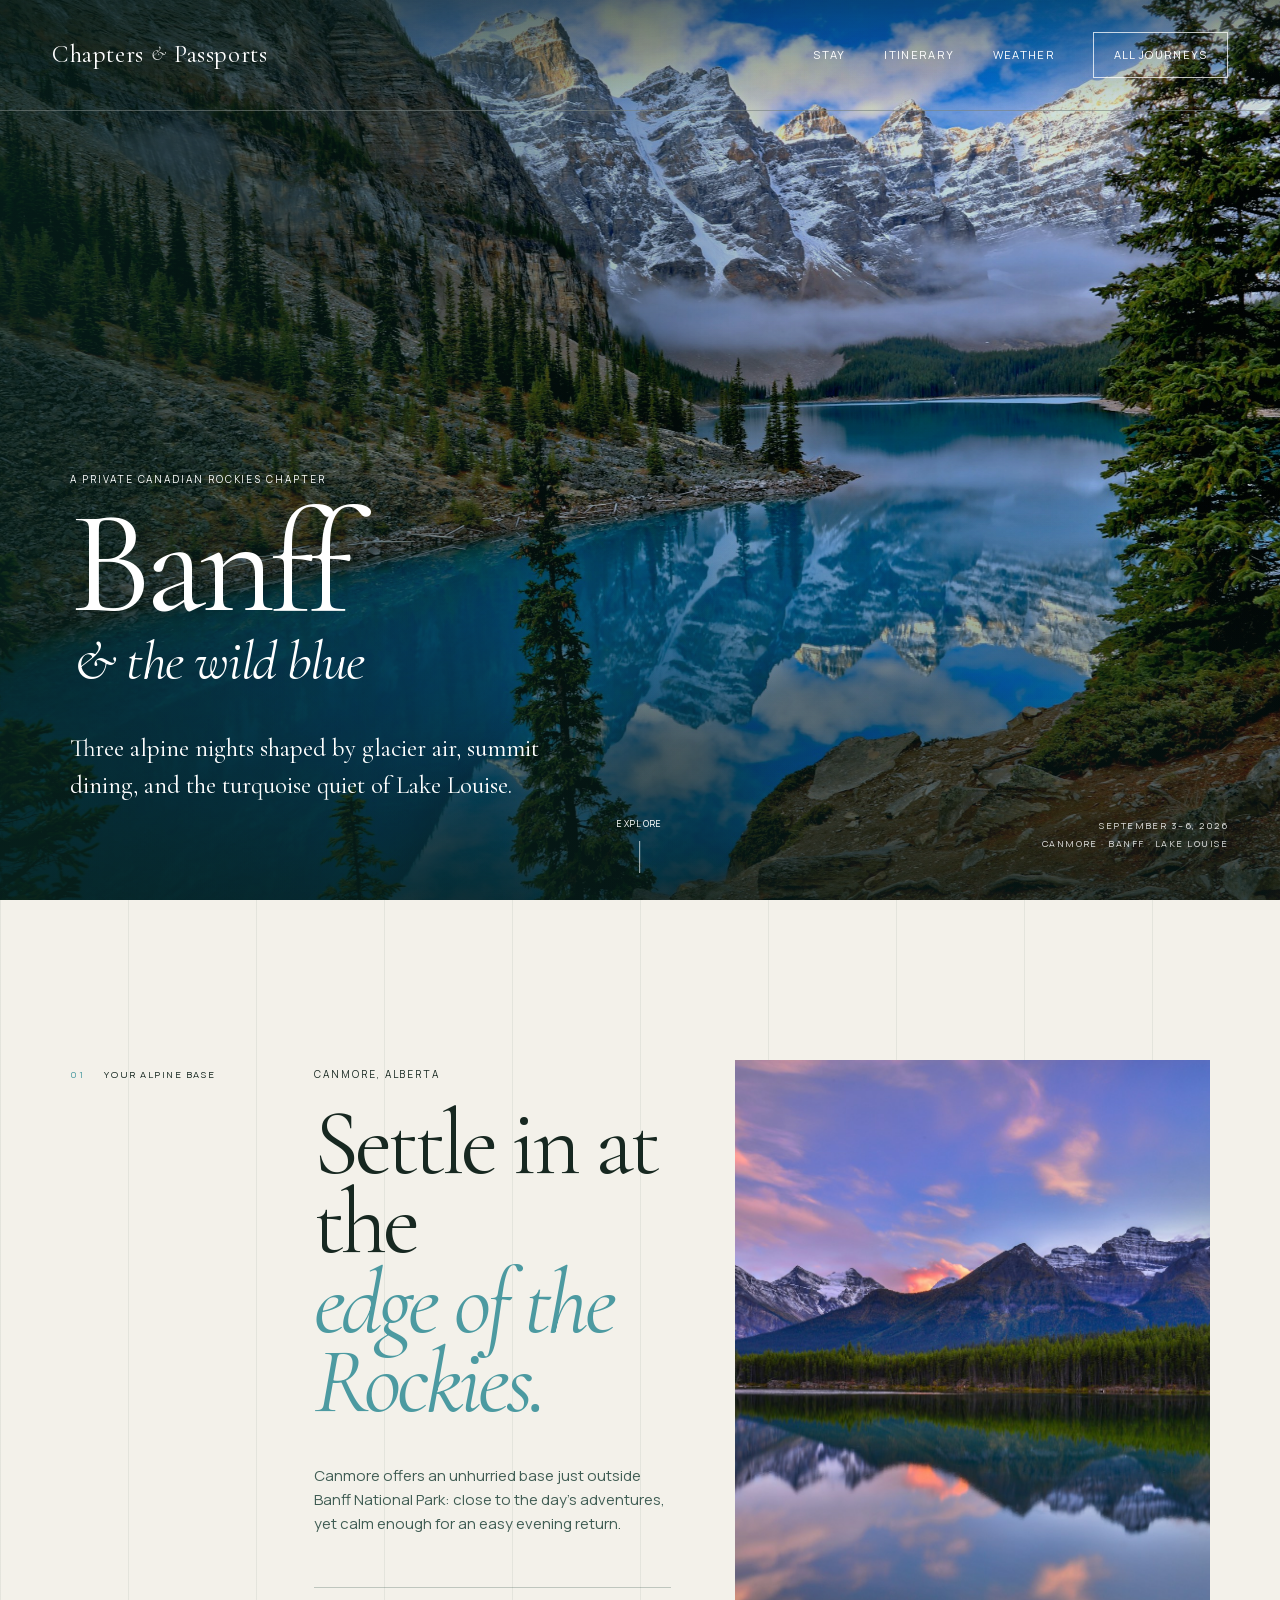
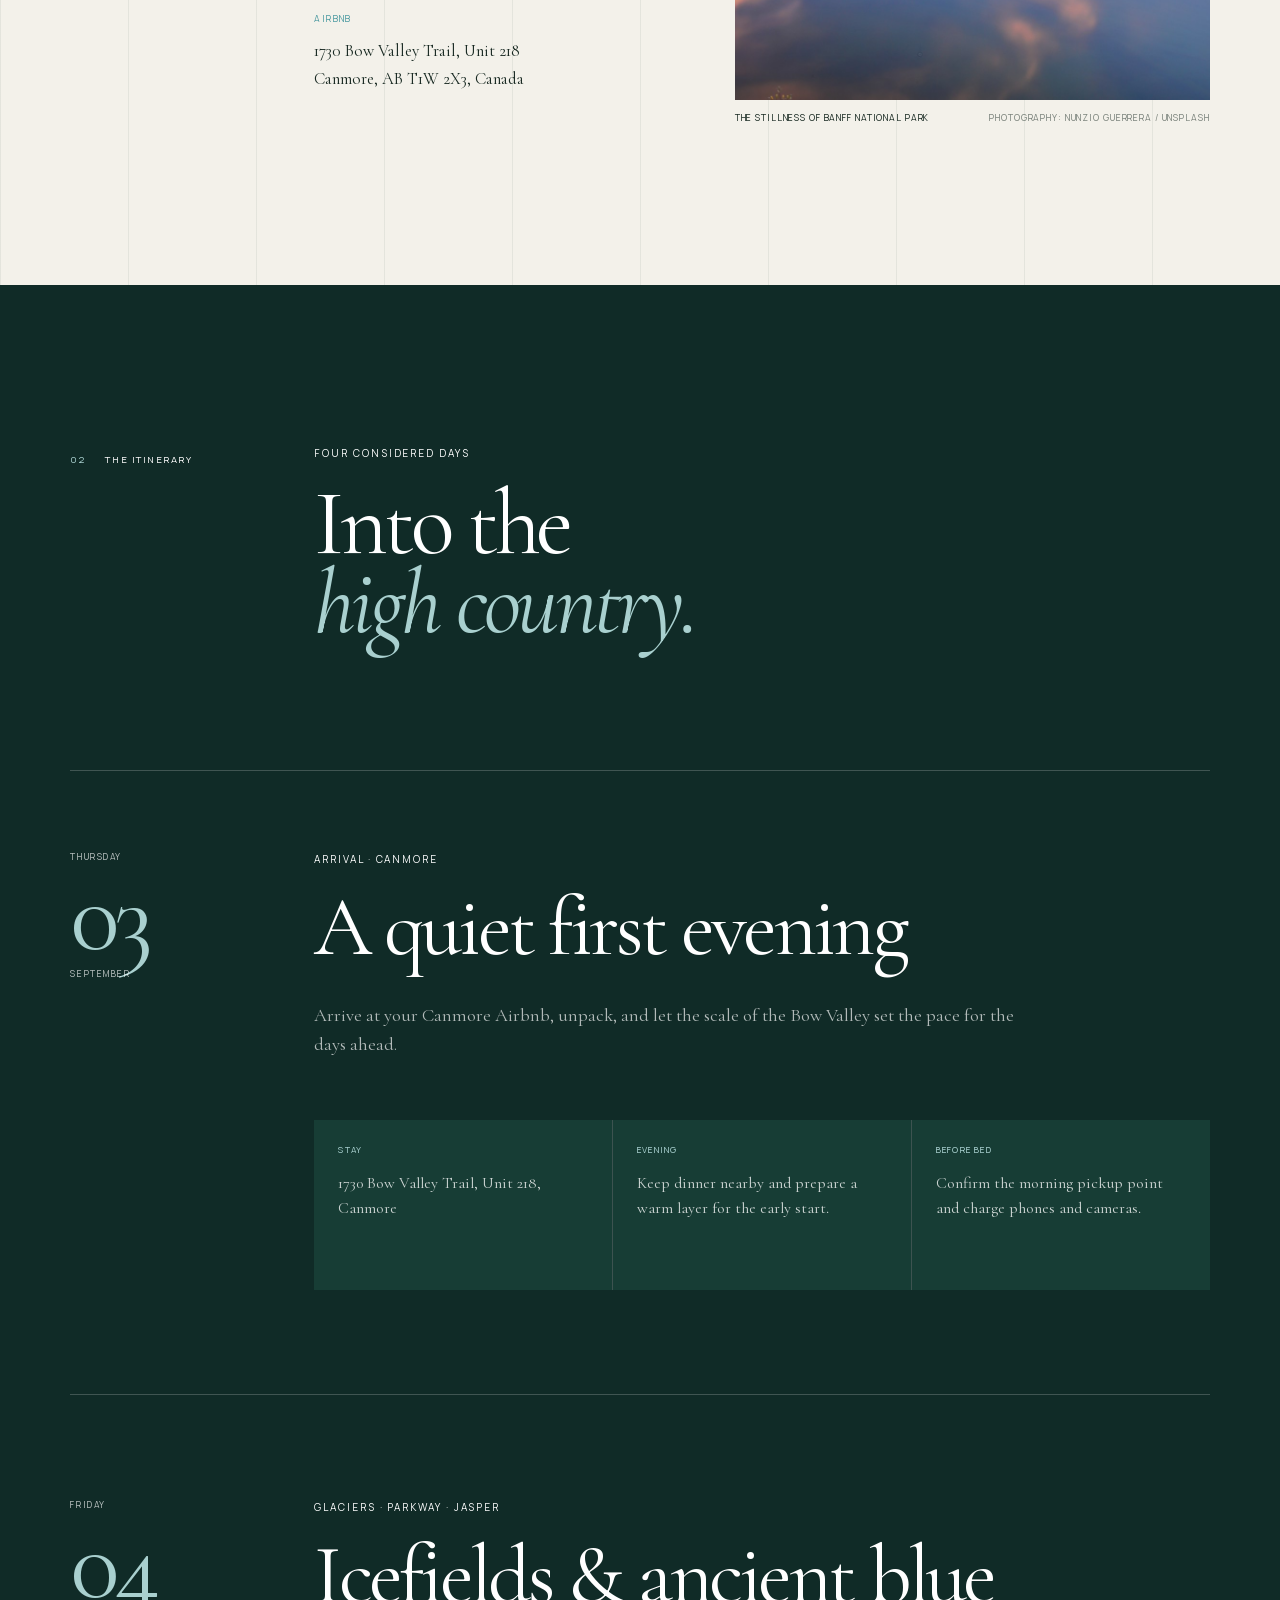
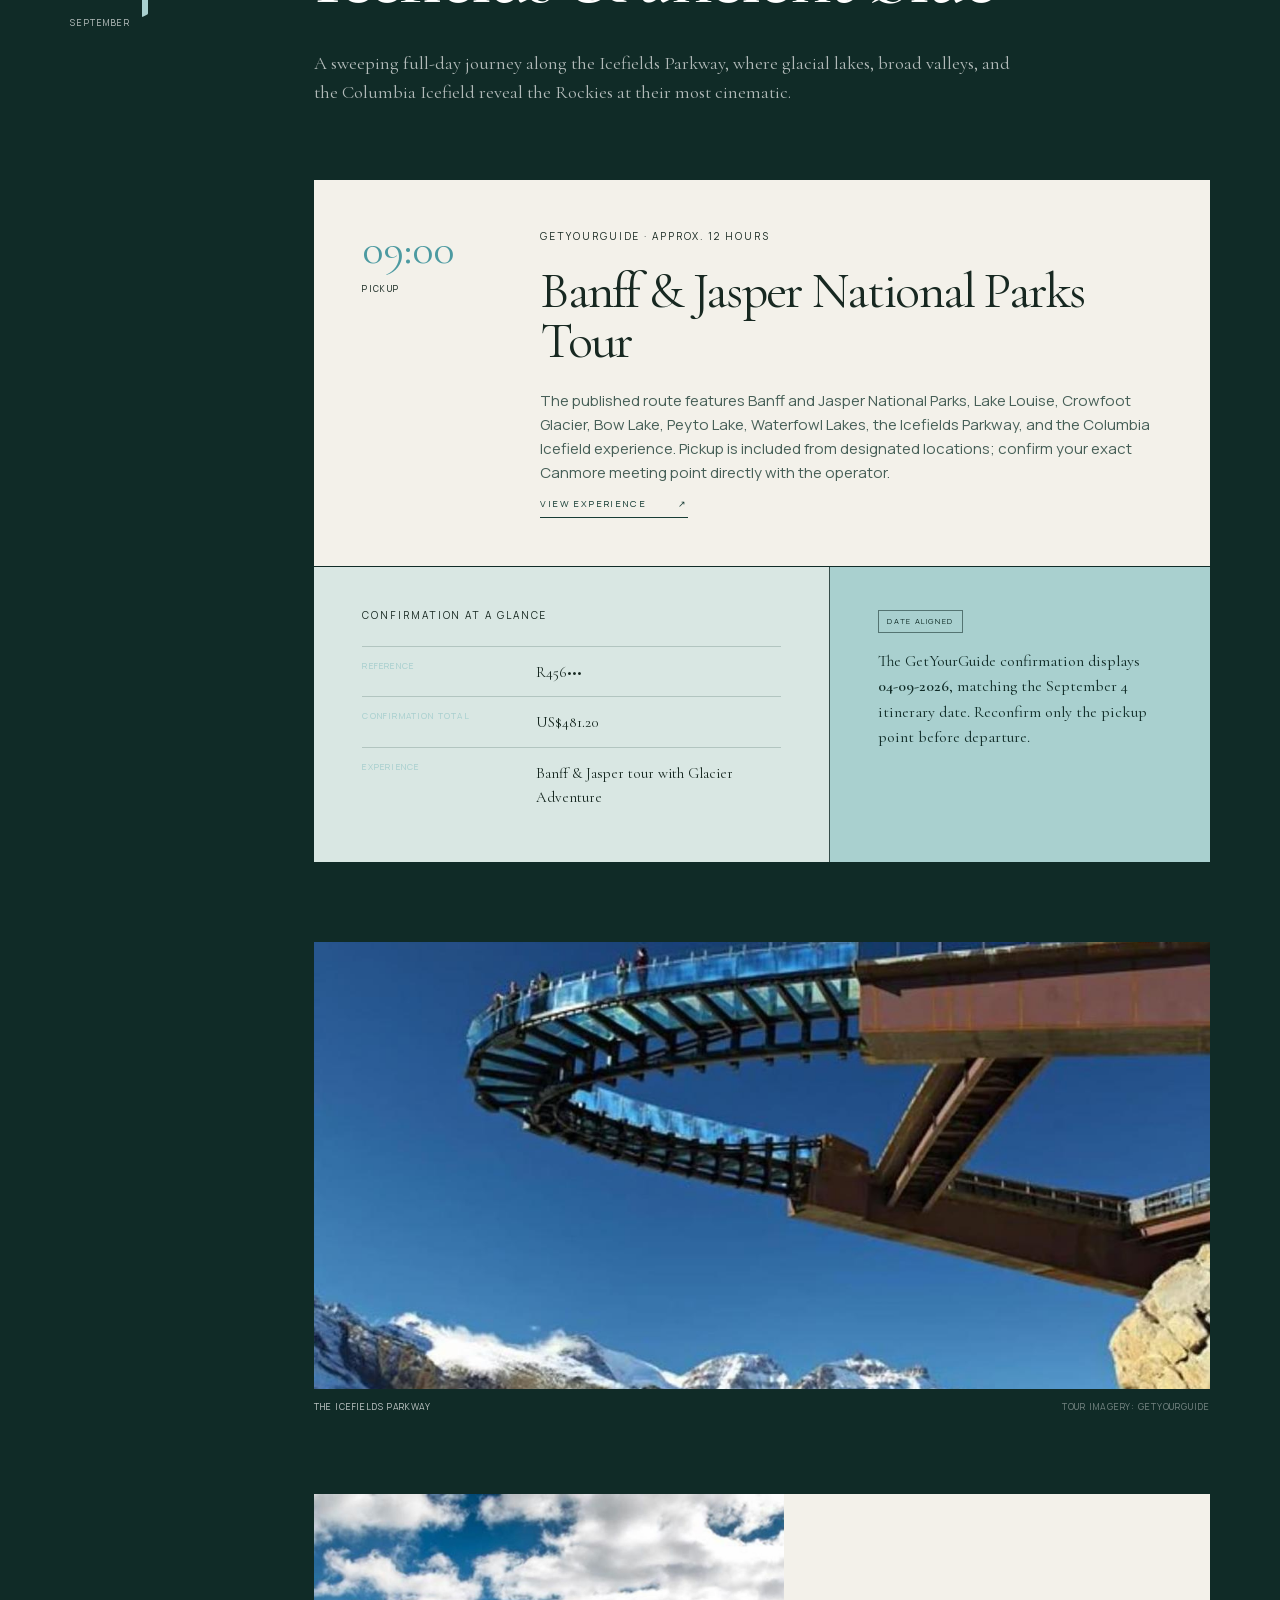
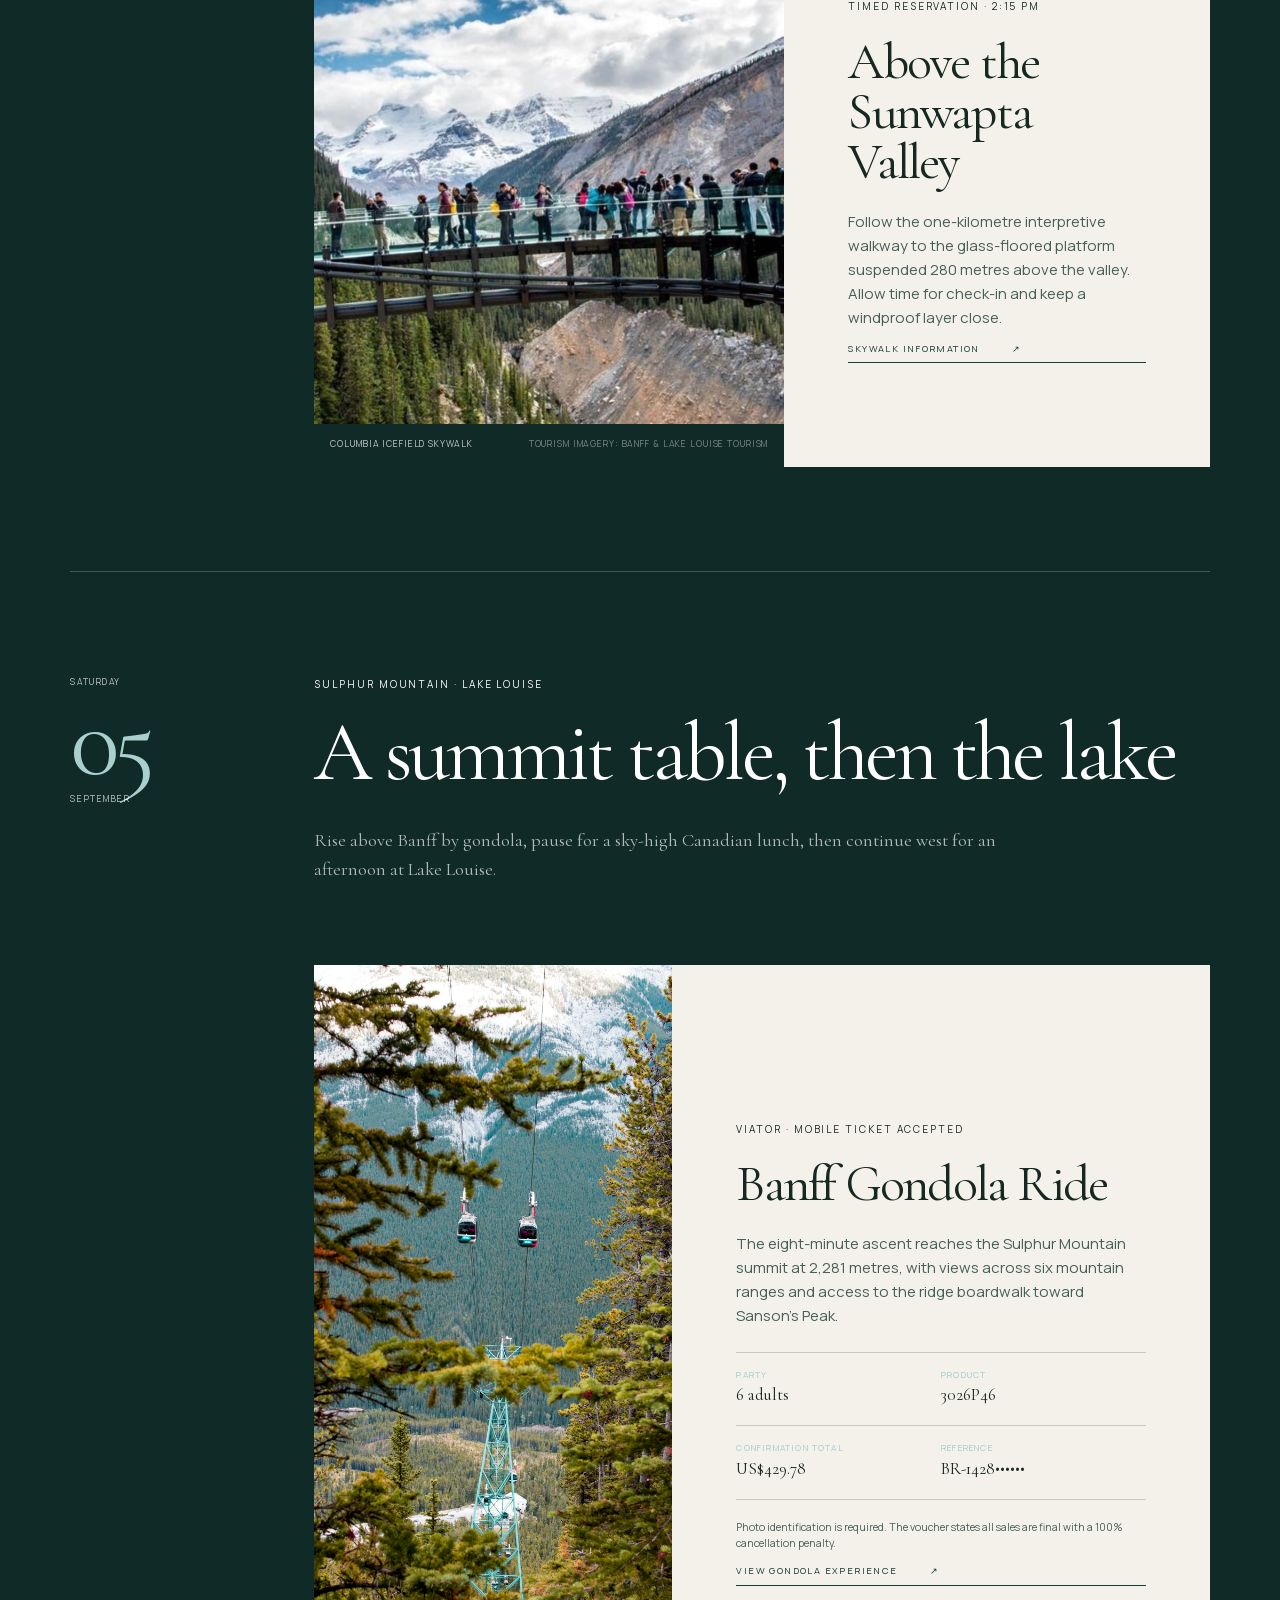
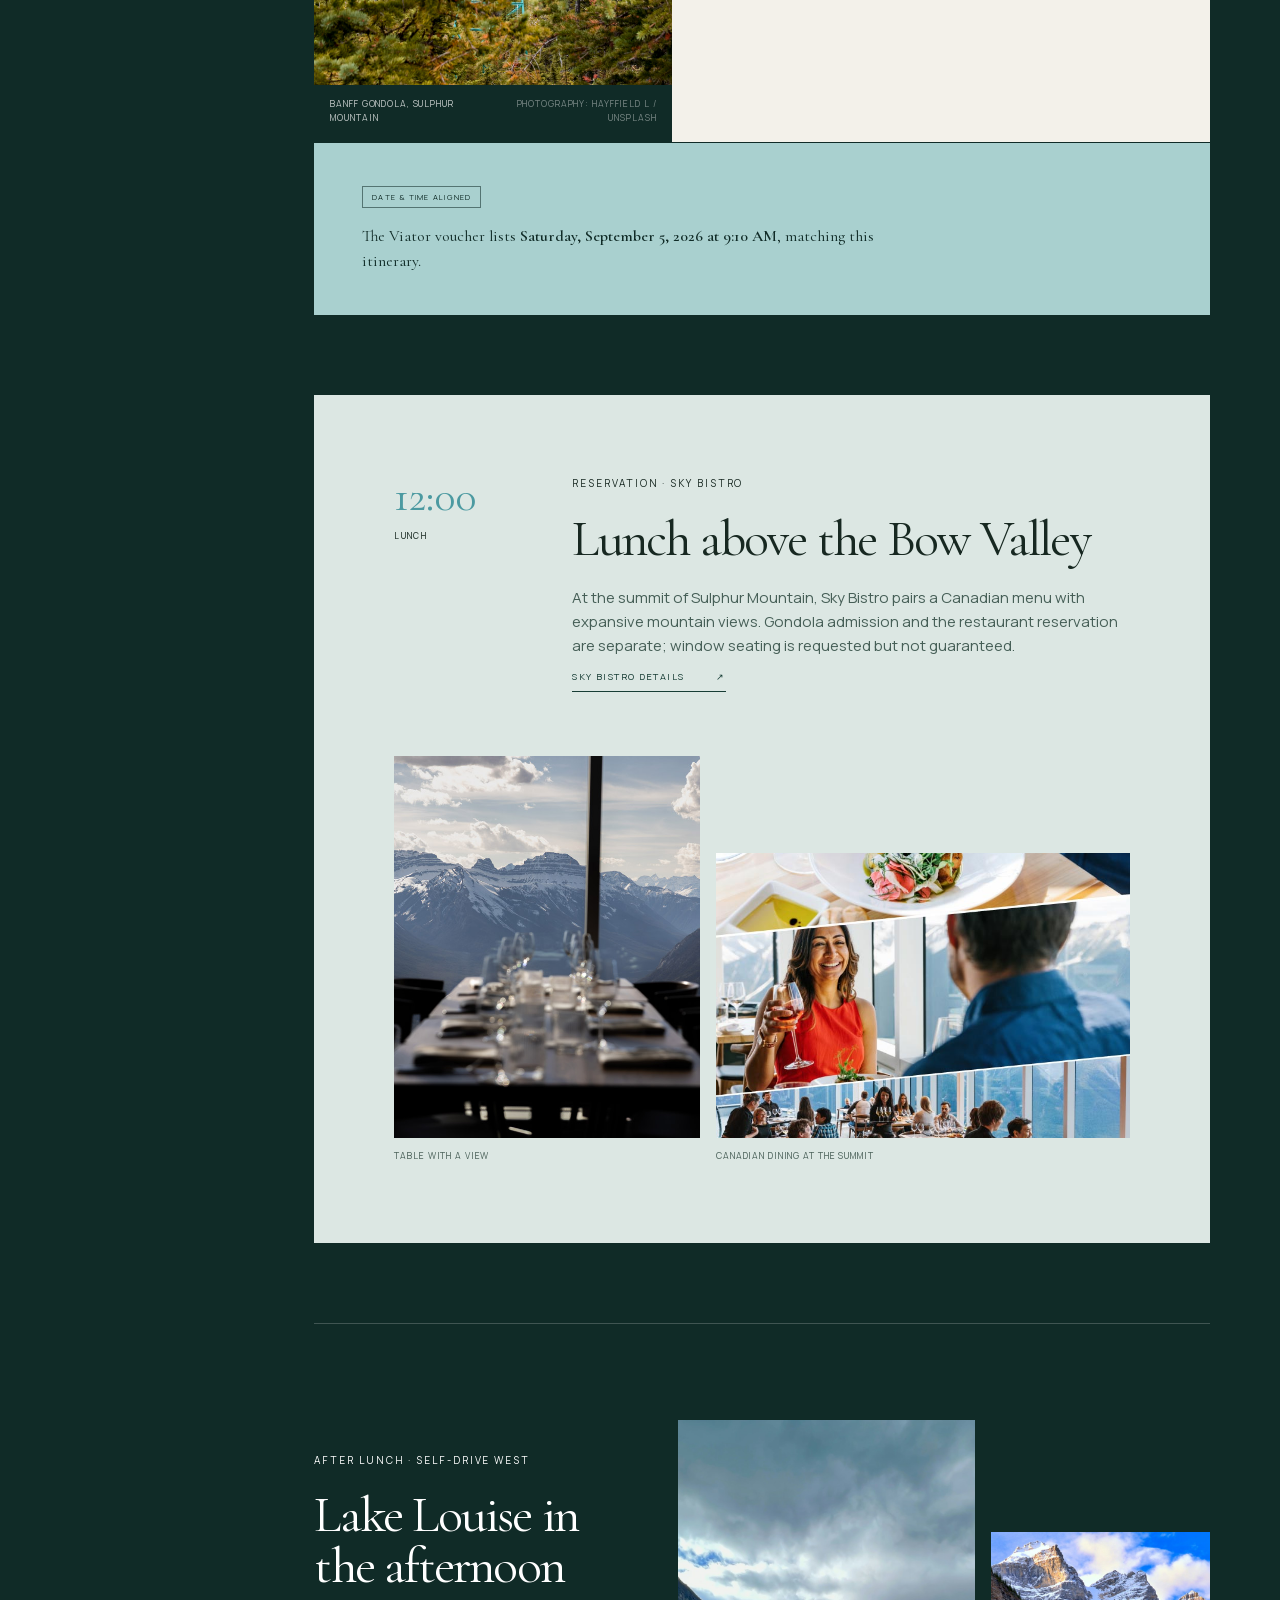
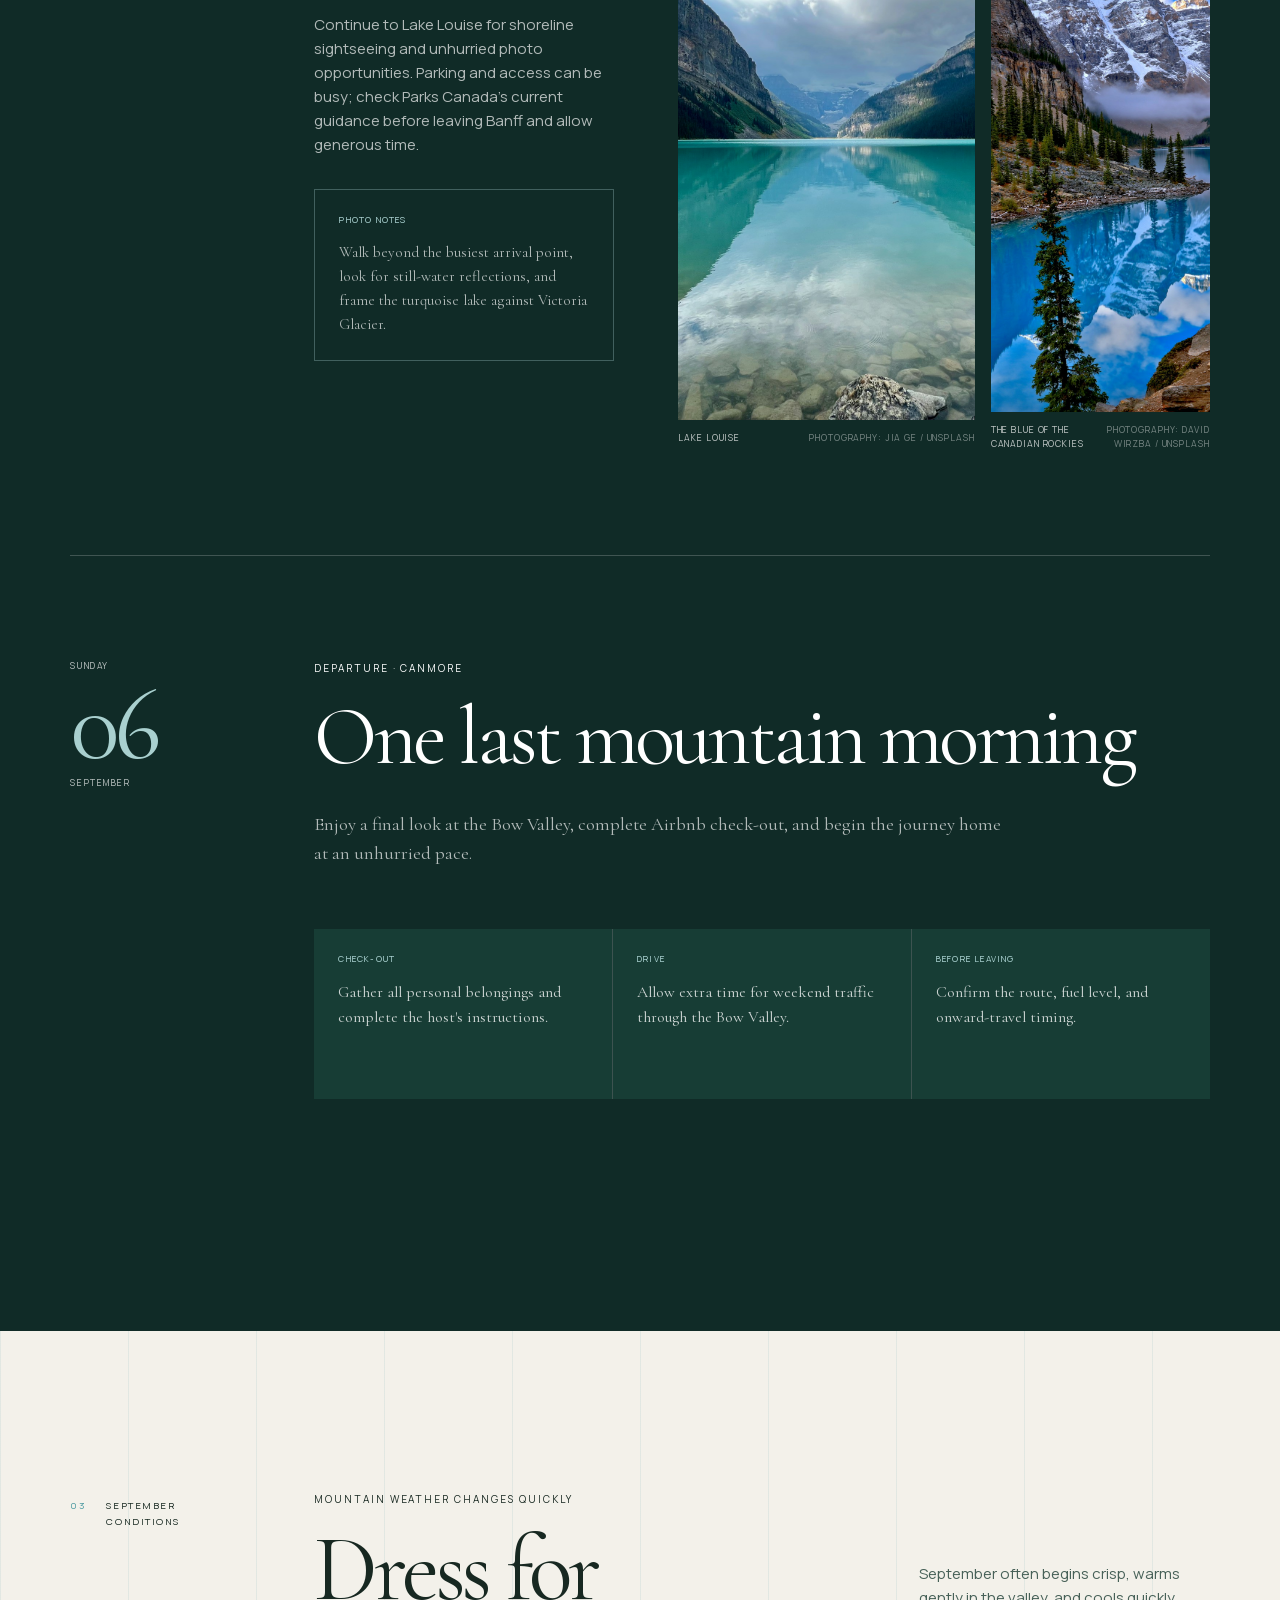
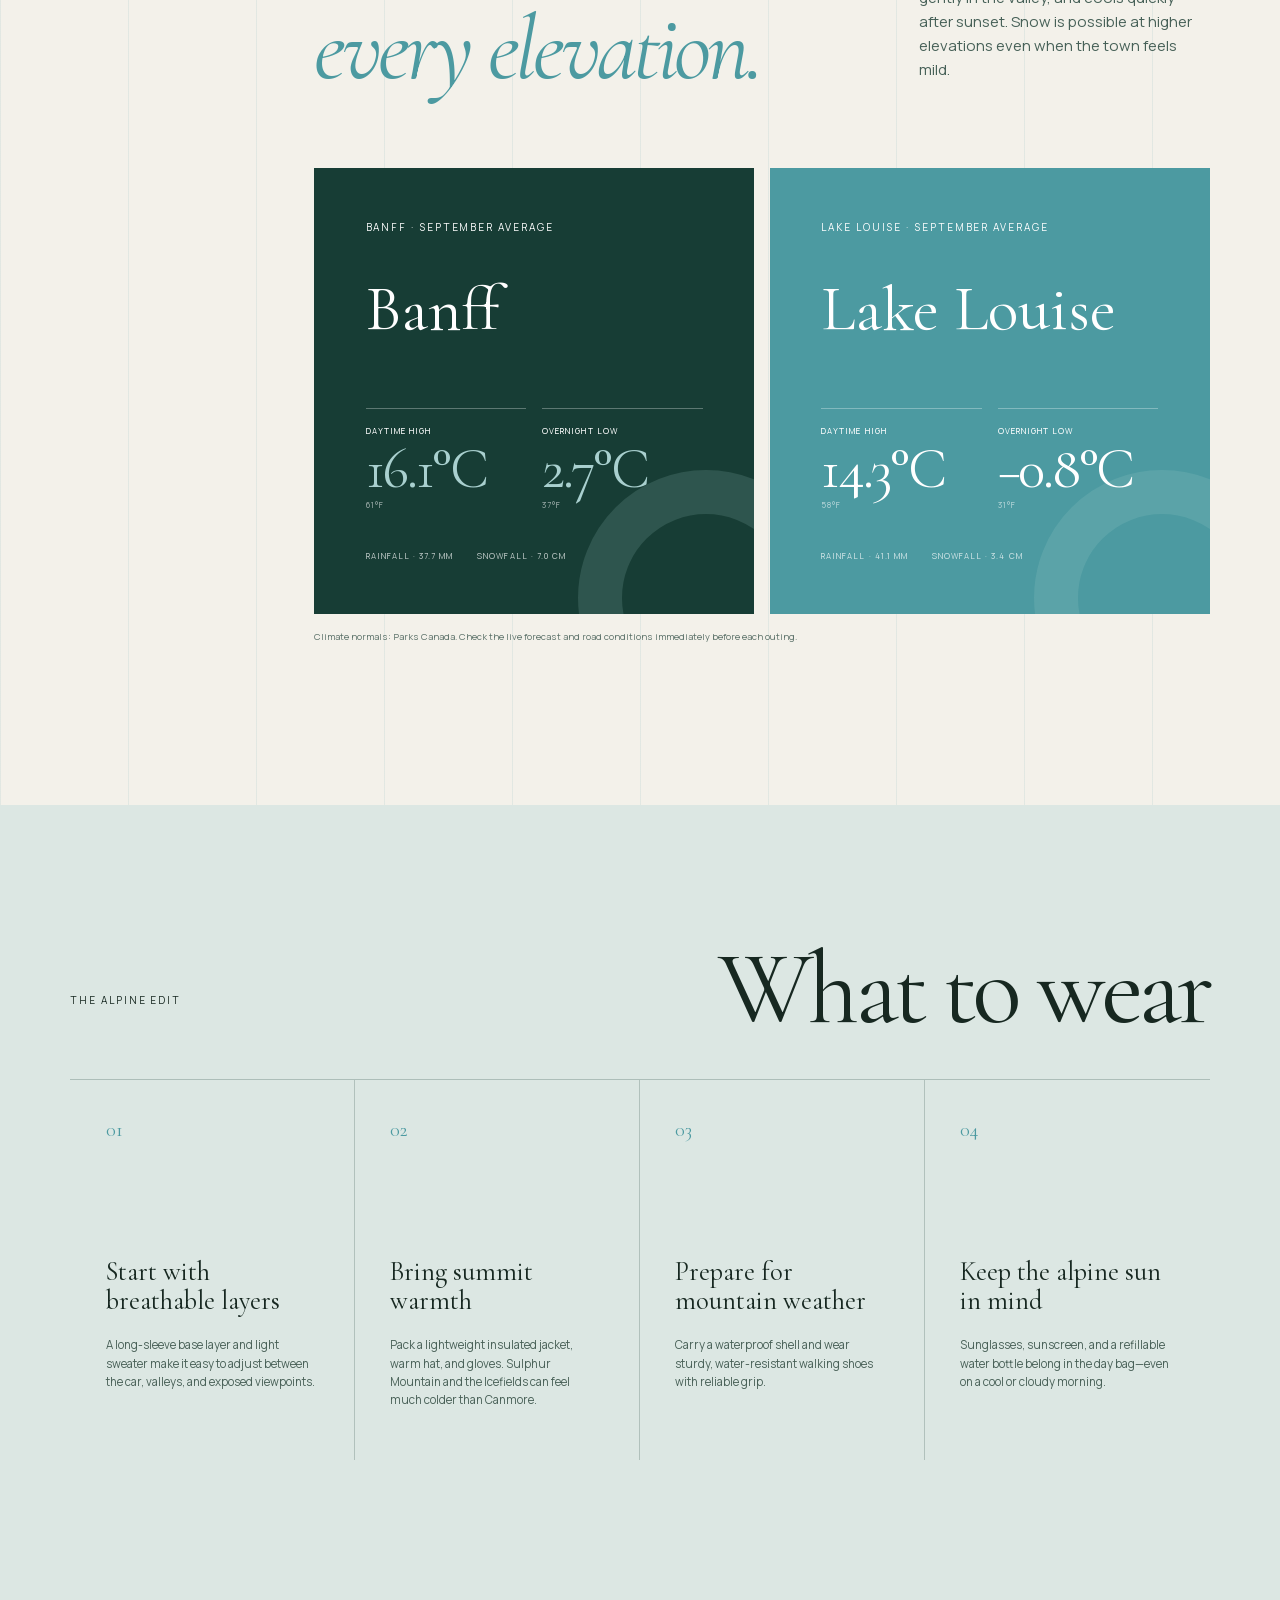
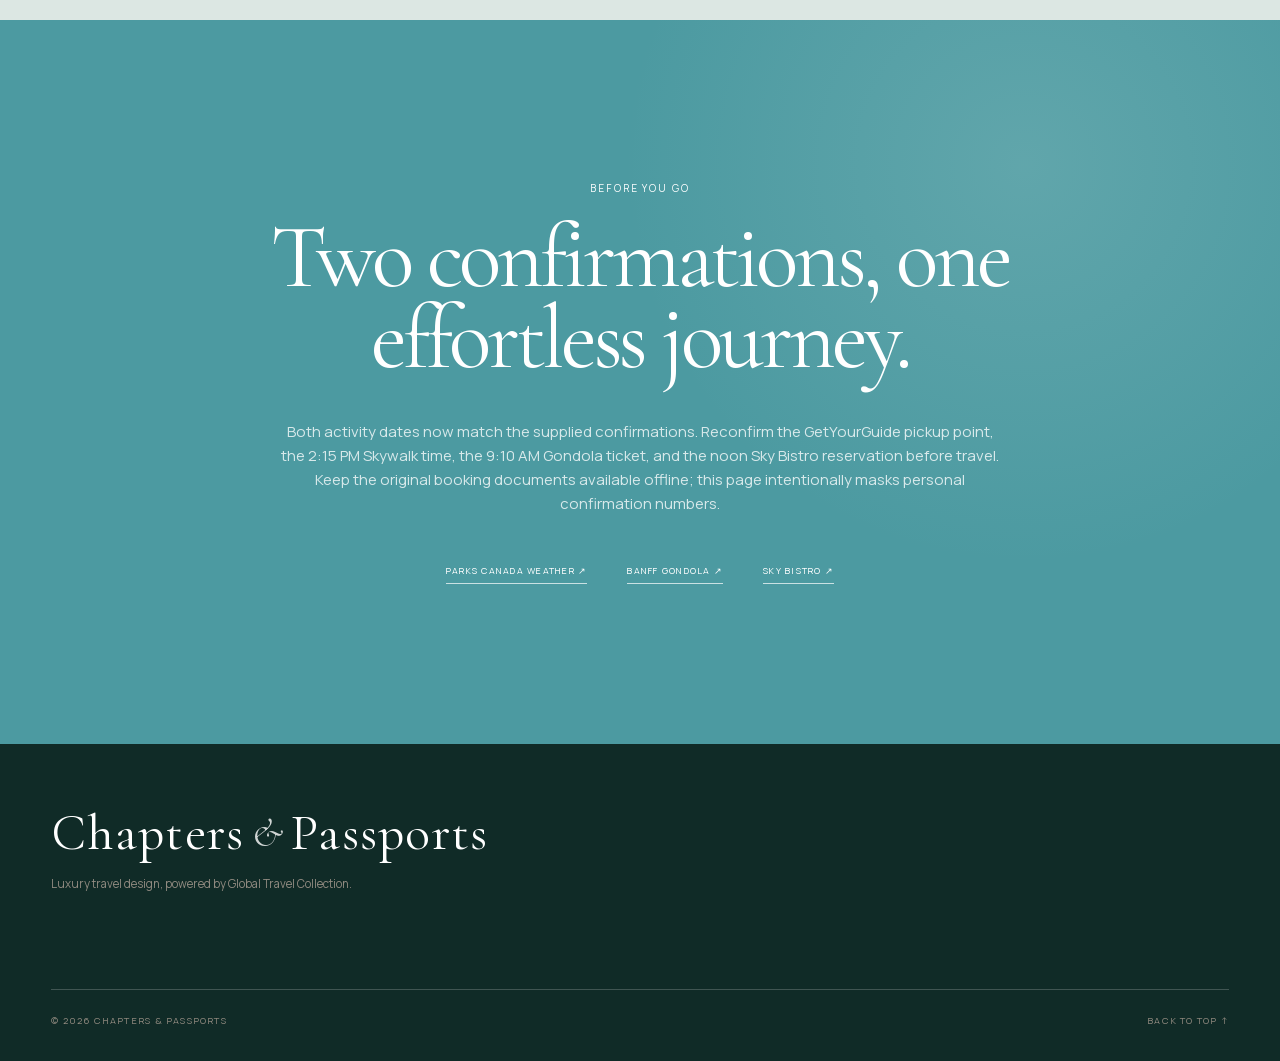
==== commit f09b0e80: "Update Banff itinerary dates" ====
--- a/banff/index.html
+++ b/banff/index.html
@@ -1 +1 @@
-<!DOCTYPE html><html lang="en"><head><meta charSet="utf-8"/><meta name="viewport" content="width=device-width, initial-scale=1"/><link rel="preload" href="/_next/static/media/01e4147cff8141ee-s.p.10ked.7w885.g.woff2" as="font" crossorigin="" type="font/woff2"/><link rel="preload" href="/_next/static/media/8bd76523131fa0fc-s.p.0jox806dnq5~c.woff2" as="font" crossorigin="" type="font/woff2"/><link rel="preload" href="/_next/static/media/a343f882a40d2cc9-s.p.0kho-wj7-y-w1.woff2" as="font" crossorigin="" type="font/woff2"/><link rel="preload" href="/images/banff/banff-hero.jpg" as="image"/><link rel="preload" href="/images/banff/herbert-lake.jpg" as="image"/><link rel="preload" href="/images/banff/icefields-tour.jpg" as="image"/><link rel="preload" href="/images/banff/columbia-skywalk.jpg" as="image"/><link rel="preload" href="/images/banff/banff-gondola.jpg" as="image"/><link rel="preload" href="/images/banff/sky-bistro-view.jpg" as="image"/><link rel="preload" href="/images/banff/sky-bistro-table.jpg" as="image"/><link rel="preload" href="/images/banff/lake-louise.jpg" as="image"/><link rel="stylesheet" href="/_next/static/chunks/0tyt7mh3m6m_n.css" data-precedence="next"/><link rel="preload" as="script" fetchPriority="low" href="/_next/static/chunks/07i6tefl8w~c..js"/><script src="/_next/static/chunks/12lqo4wcst74c.js" async=""></script><script src="/_next/static/chunks/13je0jha5i6.b.js" async=""></script><script src="/_next/static/chunks/0vr8x5c-gfil7.js" async=""></script><script src="/_next/static/chunks/turbopack-03w9-m4yo1rwk.js" async=""></script><script src="/_next/static/chunks/11q-3mtsn6em~.js" async=""></script><script src="/_next/static/chunks/00dwf3xlex0q5.js" async=""></script><script src="/_next/static/chunks/0s9e~7aw3e8~w.js" async=""></script><meta name="next-size-adjust" content=""/><title>Banff &amp; the Canadian Rockies | Chapters &amp; Passports</title><meta name="description" content="A private three-day Banff itinerary through Canmore, the Columbia Icefield, Sulphur Mountain, and Lake Louise."/><meta property="og:title" content="Banff &amp; the Canadian Rockies | Chapters &amp; Passports"/><meta property="og:description" content="Three alpine days shaped by glacier air, summit dining, and the turquoise quiet of Lake Louise."/><meta property="og:image" content="https://chapters-and-passports.enbamba.chatgpt.site/images/banff/og-banff.png"/><meta property="og:image:width" content="1200"/><meta property="og:image:height" content="630"/><meta property="og:image:alt" content="A turquoise alpine lake beneath snow-dusted peaks in Banff National Park"/><meta name="twitter:card" content="summary_large_image"/><meta name="twitter:title" content="Chapters &amp; Passports"/><meta name="twitter:description" content="Travel, thoughtfully written."/><meta name="twitter:image" content="https://chapters-and-passports.enbamba.chatgpt.site/og.png"/><script src="/_next/static/chunks/03~yq9q893hmn.js" noModule=""></script></head><body class="cormorant_garamond_8f6b3ea0-module__3Oq2Fq__variable manrope_b2a5d23f-module__PD1FUG__variable"><div hidden=""><!--$--><!--/$--></div><div class="banff-page"><a class="skip-link" href="#banff-main">Skip to itinerary</a><header class="site-header banff-header"><a class="wordmark" aria-label="Chapters and Passports home" href="/"><span>Chapters</span><span class="wordmark-amp">&amp;</span><span>Passports</span></a><nav aria-label="Banff itinerary navigation"><a href="#stay">Stay</a><a href="#itinerary">Itinerary</a><a href="#weather">Weather</a><a class="nav-cta" href="/">All journeys</a></nav></header><main id="banff-main"><section class="banff-hero" id="top"><img class="banff-hero-image" src="/images/banff/banff-hero.jpg" alt="Turquoise alpine water beneath the snow-dusted peaks of Banff National Park"/><div class="banff-hero-wash"></div><div class="banff-hero-copy"><p class="banff-kicker">A private Canadian Rockies chapter</p><h1>Banff<span>&amp; the wild blue</span></h1><p>Three alpine days shaped by glacier air, summit dining, and the turquoise quiet of Lake Louise.</p></div><div class="banff-hero-details"><span>September 4–6, 2026</span><span>Canmore · Banff · Lake Louise</span></div><a class="banff-scroll" href="#stay" aria-label="Explore the itinerary"><span>Explore</span><i></i></a></section><section class="banff-opening" id="stay"><div class="banff-side-label"><span>01</span><span>Your alpine base</span></div><div class="banff-opening-copy"><p class="banff-kicker">Canmore, Alberta</p><h2>Settle in at the<br/><em>edge of the Rockies.</em></h2><p>Canmore offers an unhurried base just outside Banff National Park: close to the day&#x27;s adventures, yet calm enough for an easy evening return.</p><address><span>Airbnb</span>1730 Bow Valley Trail, Unit 218<br/>Canmore, AB T1W 2X3, Canada</address></div><figure class="banff-opening-image"><img src="/images/banff/herbert-lake.jpg" alt="Mountain peaks reflected in the still water of Herbert Lake in Banff National Park"/><figcaption>The stillness of Banff National Park<span>Photography: Nunzio Guerrera / Unsplash</span></figcaption></figure></section><section class="banff-itinerary" id="itinerary"><div class="banff-itinerary-heading"><div class="banff-side-label banff-side-label-light"><span>02</span><span>The itinerary</span></div><div><p class="banff-kicker">Three considered days</p><h2>Into the<br/><em>high country.</em></h2></div></div><article class="banff-day banff-day-arrival"><div class="banff-day-date"><span>Friday</span><strong>04</strong><span>September</span></div><div class="banff-day-content"><p class="banff-kicker">Arrival · Canmore</p><h3>A quiet first evening</h3><p class="banff-day-lede">Arrive at your Canmore Airbnb, unpack, and let the scale of the Bow Valley set the pace for the days ahead.</p><div class="banff-detail-list"><div><span>Stay</span><p>1730 Bow Valley Trail, Unit 218, Canmore</p></div><div><span>Evening</span><p>Keep dinner nearby and prepare a warm layer for the early start.</p></div><div><span>Before bed</span><p>Confirm the morning pickup point and charge phones and cameras.</p></div></div></div></article><article class="banff-day"><div class="banff-day-date"><span>Saturday</span><strong>05</strong><span>September</span></div><div class="banff-day-content"><p class="banff-kicker">Glaciers · Parkway · Jasper</p><h3>Icefields &amp; ancient blue</h3><p class="banff-day-lede">A sweeping full-day journey along the Icefields Parkway, where glacial lakes, broad valleys, and the Columbia Icefield reveal the Rockies at their most cinematic.</p><div class="banff-time-block"><div class="banff-time"><span>09:00</span><small>Pickup</small></div><div><p class="banff-kicker">GetYourGuide · Approx. 12 hours</p><h4>Banff &amp; Jasper National Parks Tour</h4><p>The published route features Banff and Jasper National Parks, Lake Louise, Crowfoot Glacier, Bow Lake, Peyto Lake, Waterfowl Lakes, the Icefields Parkway, and the Columbia Icefield experience. Pickup is included from designated locations; confirm your exact Canmore meeting point directly with the operator.</p><a class="banff-link" href="https://www.getyourguide.com/banff-l284/banff-and-jasper-national-parks-tour-with-glacier-adventure-t750022/" target="_blank" rel="noreferrer">View experience <span aria-hidden="true">↗</span></a></div></div><div class="banff-confirmation"><div><p class="banff-kicker">Confirmation at a glance</p><dl><div><dt>Reference</dt><dd>R456•••</dd></div><div><dt>Confirmation total</dt><dd>US$481.20</dd></div><div><dt>Experience</dt><dd>Banff &amp; Jasper tour with Glacier Adventure</dd></div></dl></div><aside class="banff-booking-check"><span>Booking check</span><p>The GetYourGuide confirmation displays<!-- --> <strong>04-09-2026</strong>. This itinerary follows your requested September 5 schedule. Please verify the confirmed service date before departure.</p></aside></div><figure class="banff-wide-figure"><img src="/images/banff/icefields-tour.jpg" alt="Glacier-fed lake and dramatic mountains along the Canadian Rockies tour route"/><figcaption>The Icefields Parkway<span>Tour imagery: GetYourGuide</span></figcaption></figure><div class="banff-feature banff-feature-skywalk"><figure><img src="/images/banff/columbia-skywalk.jpg" alt="Visitors on the glass Columbia Icefield Skywalk above the Sunwapta Valley"/><figcaption>Columbia Icefield Skywalk<span>Tourism imagery: Banff &amp; Lake Louise Tourism</span></figcaption></figure><div><p class="banff-kicker">Timed reservation · 2:15 PM</p><h4>Above the Sunwapta Valley</h4><p>Follow the one-kilometre interpretive walkway to the glass-floored platform suspended 280 metres above the valley. Allow time for check-in and keep a windproof layer close.</p><a class="banff-link" href="https://www.columbiaicefieldsskywalk.com/" target="_blank" rel="noreferrer">Skywalk information <span aria-hidden="true">↗</span></a></div></div></div></article><article class="banff-day"><div class="banff-day-date"><span>Sunday</span><strong>06</strong><span>September</span></div><div class="banff-day-content"><p class="banff-kicker">Sulphur Mountain · Lake Louise</p><h3>A summit table, then the lake</h3><p class="banff-day-lede">Rise above Banff by gondola, pause for a sky-high Canadian lunch, then continue west for an afternoon at Lake Louise.</p><div class="banff-feature banff-feature-gondola"><figure><img src="/images/banff/banff-gondola.jpg" alt="A red Banff Gondola cabin passing above evergreen trees on Sulphur Mountain"/><figcaption>Banff Gondola, Sulphur Mountain<span>Photography: Hayffield L / Unsplash</span></figcaption></figure><div><p class="banff-kicker">Viator · Mobile ticket accepted</p><h4>Banff Gondola Ride</h4><p>The eight-minute ascent reaches the Sulphur Mountain summit at 2,281 metres, with views across six mountain ranges and access to the ridge boardwalk toward Sanson&#x27;s Peak.</p><dl class="banff-mini-details"><div><dt>Party</dt><dd>6 adults</dd></div><div><dt>Product</dt><dd>3026P46</dd></div><div><dt>Confirmation total</dt><dd>US$429.78</dd></div><div><dt>Reference</dt><dd>BR-1428••••••</dd></div></dl><p class="banff-fine-print">Photo identification is required. The voucher states all sales are final with a 100% cancellation penalty.</p><a class="banff-link" href="https://www.viator.com/tours/Banff/Banff-Gondola-Ride-Admission/d611-3026P46/" target="_blank" rel="noreferrer">View gondola experience <span aria-hidden="true">↗</span></a></div></div><aside class="banff-booking-check banff-booking-check-wide"><span>Booking check</span><p>The Viator voucher currently lists<!-- --> <strong>Saturday, September 5, 2026 at 9:10 AM</strong>. This itinerary follows your requested September 6 sequence. Please amend or reconfirm the ticket before travel.</p></aside><div class="banff-dining"><div class="banff-dining-copy"><div class="banff-time"><span>12:00</span><small>Lunch</small></div><div><p class="banff-kicker">Reservation · Sky Bistro</p><h4>Lunch above the Bow Valley</h4><p>At the summit of Sulphur Mountain, Sky Bistro pairs a Canadian menu with expansive mountain views. Gondola admission and the restaurant reservation are separate; window seating is requested but not guaranteed.</p><a class="banff-link" href="https://www.banffjaspercollection.com/dining/sky-bistro/" target="_blank" rel="noreferrer">Sky Bistro details <span aria-hidden="true">↗</span></a></div></div><div class="banff-dining-gallery"><figure><img src="/images/banff/sky-bistro-view.jpg" alt="A dining table set before panoramic mountain windows at Sky Bistro"/><figcaption>Table with a view</figcaption></figure><figure><img src="/images/banff/sky-bistro-table.jpg" alt="The contemporary dining room and plated cuisine at Sky Bistro"/><figcaption>Canadian dining at the summit</figcaption></figure></div></div><div class="banff-lake"><div class="banff-lake-copy"><p class="banff-kicker">After lunch · Self-drive west</p><h4>Lake Louise in the afternoon</h4><p>Continue to Lake Louise for shoreline sightseeing and unhurried photo opportunities. Parking and access can be busy; check Parks Canada&#x27;s current guidance before leaving Banff and allow generous time.</p><div class="banff-photo-notes"><span>Photo notes</span><p>Walk beyond the busiest arrival point, look for still-water reflections, and frame the turquoise lake against Victoria Glacier.</p></div></div><div class="banff-lake-gallery"><figure><img src="/images/banff/lake-louise.jpg" alt="The turquoise water of Lake Louise beneath dramatic mountain clouds"/><figcaption>Lake Louise<span>Photography: Jia Ge / Unsplash</span></figcaption></figure><figure><img src="/images/banff/banff-hero.jpg" alt="A vivid turquoise lake framed by evergreens and snow-capped peaks in Banff National Park"/><figcaption>The blue of the Canadian Rockies<span>Photography: David Wirzba / Unsplash</span></figcaption></figure></div></div></div></article></section><section class="banff-weather" id="weather"><div class="banff-side-label"><span>03</span><span>September conditions</span></div><div class="banff-weather-content"><div class="banff-weather-heading"><div><p class="banff-kicker">Mountain weather changes quickly</p><h2>Dress for<br/><em>every elevation.</em></h2></div><p>September often begins crisp, warms gently in the valley, and cools quickly after sunset. Snow is possible at higher elevations even when the town feels mild.</p></div><div class="banff-weather-grid"><article><p class="banff-kicker">Banff<!-- --> · September average</p><h3>Banff</h3><div class="banff-temp-line"><div><span>Daytime high</span><strong>16.1°C</strong><small>61°F</small></div><div><span>Overnight low</span><strong>2.7°C</strong><small>37°F</small></div></div><div class="banff-precip"><span>Rainfall · <!-- -->37.7 mm</span><span>Snowfall · <!-- -->7.0 cm</span></div></article><article><p class="banff-kicker">Lake Louise<!-- --> · September average</p><h3>Lake Louise</h3><div class="banff-temp-line"><div><span>Daytime high</span><strong>14.3°C</strong><small>58°F</small></div><div><span>Overnight low</span><strong>−0.8°C</strong><small>31°F</small></div></div><div class="banff-precip"><span>Rainfall · <!-- -->41.1 mm</span><span>Snowfall · <!-- -->3.4 cm</span></div></article></div><p class="banff-weather-source">Climate normals: Parks Canada. Check the live forecast and road conditions immediately before each outing.</p></div></section><section class="banff-packing"><div class="banff-packing-heading"><p class="banff-kicker">The alpine edit</p><h2>What to wear</h2></div><div class="banff-packing-grid"><article><span>01</span><h3>Start with breathable layers</h3><p>A long-sleeve base layer and light sweater make it easy to adjust between the car, valleys, and exposed viewpoints.</p></article><article><span>02</span><h3>Bring summit warmth</h3><p>Pack a lightweight insulated jacket, warm hat, and gloves. Sulphur Mountain and the Icefields can feel much colder than Canmore.</p></article><article><span>03</span><h3>Prepare for mountain weather</h3><p>Carry a waterproof shell and wear sturdy, water-resistant walking shoes with reliable grip.</p></article><article><span>04</span><h3>Keep the alpine sun in mind</h3><p>Sunglasses, sunscreen, and a refillable water bottle belong in the day bag—even on a cool or cloudy morning.</p></article></div></section><section class="banff-notes"><p class="banff-kicker">Before you go</p><h2>Two confirmations, one effortless journey.</h2><p>Reconfirm both activity dates, the GetYourGuide pickup point, the 2:15 PM Skywalk time, and the noon Sky Bistro reservation before travel. Keep the original booking documents available offline; this page intentionally masks personal confirmation numbers.</p><div class="banff-source-links"><a href="https://parks.canada.ca/pn-np/ab/banff/securite-safety/meteo-weather" target="_blank" rel="noreferrer">Parks Canada weather ↗</a><a href="https://www.banffjaspercollection.com/attractions/banff-gondola/" target="_blank" rel="noreferrer">Banff Gondola ↗</a><a href="https://www.banffjaspercollection.com/dining/sky-bistro/" target="_blank" rel="noreferrer">Sky Bistro ↗</a></div></section></main><footer class="banff-footer"><a class="wordmark wordmark-dark" href="/"><span>Chapters</span><span class="wordmark-amp">&amp;</span><span>Passports</span></a><p>Luxury travel design, powered by Global Travel Collection.</p><div class="footer-bottom"><span>© <!-- -->2026<!-- --> Chapters &amp; Passports</span><a href="#top">Back to top ↑</a></div></footer></div><!--$--><!--/$--><script src="/_next/static/chunks/07i6tefl8w~c..js" id="_R_" async=""></script><script>(self.__next_f=self.__next_f||[]).push([0])</script><script>self.__next_f.push([1,"1:\"$Sreact.fragment\"\n2:I[22378,[\"/_next/static/chunks/11q-3mtsn6em~.js\",\"/_next/static/chunks/00dwf3xlex0q5.js\"],\"default\"]\n3:I[99582,[\"/_next/static/chunks/11q-3mtsn6em~.js\",\"/_next/static/chunks/00dwf3xlex0q5.js\"],\"default\"]\n4:I[6226,[\"/_next/static/chunks/11q-3mtsn6em~.js\",\"/_next/static/chunks/00dwf3xlex0q5.js\",\"/_next/static/chunks/0s9e~7aw3e8~w.js\"],\"\"]\n10:I[95394,[\"/_next/static/chunks/11q-3mtsn6em~.js\",\"/_next/static/chunks/00dwf3xlex0q5.js\"],\"default\",1]\n:HL[\"/_next/static/chunks/0tyt7mh3m6m_n.css\",\"style\"]\n:HL[\"/_next/static/media/01e4147cff8141ee-s.p.10ked.7w885.g.woff2\",\"font\",{\"crossOrigin\":\"\",\"type\":\"font/woff2\"}]\n:HL[\"/_next/static/media/8bd76523131fa0fc-s.p.0jox806dnq5~c.woff2\",\"font\",{\"crossOrigin\":\"\",\"type\":\"font/woff2\"}]\n:HL[\"/_next/static/media/a343f882a40d2cc9-s.p.0kho-wj7-y-w1.woff2\",\"font\",{\"crossOrigin\":\"\",\"type\":\"font/woff2\"}]\n:HL[\"/images/banff/banff-hero.jpg\",\"image\"]\n"])</script><script>self.__next_f.push([1,"0:{\"P\":null,\"c\":[\"\",\"banff\",\"\"],\"q\":\"\",\"i\":false,\"f\":[[[\"\",{\"children\":[\"banff\",{\"children\":[\"__PAGE__\",{}]}]},\"$undefined\",\"$undefined\",16],[[\"$\",\"$1\",\"c\",{\"children\":[[[\"$\",\"link\",\"0\",{\"rel\":\"stylesheet\",\"href\":\"/_next/static/chunks/0tyt7mh3m6m_n.css\",\"precedence\":\"next\",\"crossOrigin\":\"$undefined\",\"nonce\":\"$undefined\"}],[\"$\",\"script\",\"script-0\",{\"src\":\"/_next/static/chunks/11q-3mtsn6em~.js\",\"async\":true,\"nonce\":\"$undefined\"}],[\"$\",\"script\",\"script-1\",{\"src\":\"/_next/static/chunks/00dwf3xlex0q5.js\",\"async\":true,\"nonce\":\"$undefined\"}]],[\"$\",\"html\",null,{\"lang\":\"en\",\"children\":[\"$\",\"body\",null,{\"className\":\"cormorant_garamond_8f6b3ea0-module__3Oq2Fq__variable manrope_b2a5d23f-module__PD1FUG__variable\",\"children\":[\"$\",\"$L2\",null,{\"parallelRouterKey\":\"children\",\"error\":\"$undefined\",\"errorStyles\":\"$undefined\",\"errorScripts\":\"$undefined\",\"template\":[\"$\",\"$L3\",null,{}],\"templateStyles\":\"$undefined\",\"templateScripts\":\"$undefined\",\"notFound\":[[[\"$\",\"title\",null,{\"children\":\"404: This page could not be found.\"}],[\"$\",\"div\",null,{\"style\":{\"fontFamily\":\"system-ui,\\\"Segoe UI\\\",Roboto,Helvetica,Arial,sans-serif,\\\"Apple Color Emoji\\\",\\\"Segoe UI Emoji\\\"\",\"height\":\"100vh\",\"textAlign\":\"center\",\"display\":\"flex\",\"flexDirection\":\"column\",\"alignItems\":\"center\",\"justifyContent\":\"center\"},\"children\":[\"$\",\"div\",null,{\"children\":[[\"$\",\"style\",null,{\"dangerouslySetInnerHTML\":{\"__html\":\"body{color:#000;background:#fff;margin:0}.next-error-h1{border-right:1px solid rgba(0,0,0,.3)}@media (prefers-color-scheme:dark){body{color:#fff;background:#000}.next-error-h1{border-right:1px solid rgba(255,255,255,.3)}}\"}}],[\"$\",\"h1\",null,{\"className\":\"next-error-h1\",\"style\":{\"display\":\"inline-block\",\"margin\":\"0 20px 0 0\",\"padding\":\"0 23px 0 0\",\"fontSize\":24,\"fontWeight\":500,\"verticalAlign\":\"top\",\"lineHeight\":\"49px\"},\"children\":404}],[\"$\",\"div\",null,{\"style\":{\"display\":\"inline-block\"},\"children\":[\"$\",\"h2\",null,{\"style\":{\"fontSize\":14,\"fontWeight\":400,\"lineHeight\":\"49px\",\"margin\":0},\"children\":\"This page could not be found.\"}]}]]}]}]],[]],\"forbidden\":\"$undefined\",\"unauthorized\":\"$undefined\"}]}]}]]}],{\"children\":[[\"$\",\"$1\",\"c\",{\"children\":[null,[\"$\",\"$L2\",null,{\"parallelRouterKey\":\"children\",\"error\":\"$undefined\",\"errorStyles\":\"$undefined\",\"errorScripts\":\"$undefined\",\"template\":[\"$\",\"$L3\",null,{}],\"templateStyles\":\"$undefined\",\"templateScripts\":\"$undefined\",\"notFound\":\"$undefined\",\"forbidden\":\"$undefined\",\"unauthorized\":\"$undefined\"}]]}],{\"children\":[[\"$\",\"$1\",\"c\",{\"children\":[[\"$\",\"div\",null,{\"className\":\"banff-page\",\"children\":[[\"$\",\"a\",null,{\"className\":\"skip-link\",\"href\":\"#banff-main\",\"children\":\"Skip to itinerary\"}],[\"$\",\"header\",null,{\"className\":\"site-header banff-header\",\"children\":[[\"$\",\"$L4\",null,{\"className\":\"wordmark\",\"href\":\"/\",\"aria-label\":\"Chapters and Passports home\",\"children\":[[\"$\",\"span\",null,{\"children\":\"Chapters\"}],[\"$\",\"span\",null,{\"className\":\"wordmark-amp\",\"children\":\"\u0026\"}],[\"$\",\"span\",null,{\"children\":\"Passports\"}]]}],[\"$\",\"nav\",null,{\"aria-label\":\"Banff itinerary navigation\",\"children\":[[\"$\",\"a\",null,{\"href\":\"#stay\",\"children\":\"Stay\"}],[\"$\",\"a\",null,{\"href\":\"#itinerary\",\"children\":\"Itinerary\"}],[\"$\",\"a\",null,{\"href\":\"#weather\",\"children\":\"Weather\"}],[\"$\",\"$L4\",null,{\"className\":\"nav-cta\",\"href\":\"/\",\"children\":\"All journeys\"}]]}]]}],[\"$\",\"main\",null,{\"id\":\"banff-main\",\"children\":[[\"$\",\"section\",null,{\"className\":\"banff-hero\",\"id\":\"top\",\"children\":[[\"$\",\"img\",null,{\"className\":\"banff-hero-image\",\"src\":\"/images/banff/banff-hero.jpg\",\"alt\":\"Turquoise alpine water beneath the snow-dusted peaks of Banff National Park\"}],[\"$\",\"div\",null,{\"className\":\"banff-hero-wash\"}],[\"$\",\"div\",null,{\"className\":\"banff-hero-copy\",\"children\":[[\"$\",\"p\",null,{\"className\":\"banff-kicker\",\"children\":\"A private Canadian Rockies chapter\"}],[\"$\",\"h1\",null,{\"children\":[\"Banff\",[\"$\",\"span\",null,{\"children\":\"\u0026 the wild blue\"}]]}],[\"$\",\"p\",null,{\"children\":\"Three alpine days shaped by glacier air, summit dining, and the turquoise quiet of Lake Louise.\"}]]}],[\"$\",\"div\",null,{\"className\":\"banff-hero-details\",\"children\":[[\"$\",\"span\",null,{\"children\":\"September 4–6, 2026\"}],[\"$\",\"span\",null,{\"children\":\"Canmore · Banff · Lake Louise\"}]]}],[\"$\",\"a\",null,{\"className\":\"banff-scroll\",\"href\":\"#stay\",\"aria-label\":\"Explore the itinerary\",\"children\":[[\"$\",\"span\",null,{\"children\":\"Explore\"}],[\"$\",\"i\",null,{}]]}]]}],[\"$\",\"section\",null,{\"className\":\"banff-opening\",\"id\":\"stay\",\"children\":[[\"$\",\"div\",null,{\"className\":\"banff-side-label\",\"children\":[[\"$\",\"span\",null,{\"children\":\"01\"}],[\"$\",\"span\",null,{\"children\":\"Your alpine base\"}]]}],[\"$\",\"div\",null,{\"className\":\"banff-opening-copy\",\"children\":[[\"$\",\"p\",null,{\"className\":\"banff-kicker\",\"children\":\"Canmore, Alberta\"}],[\"$\",\"h2\",null,{\"children\":[\"Settle in at the\",[\"$\",\"br\",null,{}],[\"$\",\"em\",null,{\"children\":\"edge of the Rockies.\"}]]}],[\"$\",\"p\",null,{\"children\":\"Canmore offers an unhurried base just outside Banff National Park: close to the day's adventures, yet calm enough for an easy evening return.\"}],\"$L5\"]}],\"$L6\"]}],\"$L7\",\"$L8\",\"$L9\",\"$La\"]}],\"$Lb\"]}],[\"$Lc\"],\"$Ld\"]}],{},null,false,null]},null,false,\"$@e\"]},null,false,null],\"$Lf\",false]],\"m\":\"$undefined\",\"G\":[\"$10\",[\"$L11\"]],\"S\":true,\"h\":null,\"s\":\"$undefined\",\"l\":\"$undefined\",\"p\":\"$undefined\",\"d\":\"$undefined\",\"b\":\"2kAZFwzHdK_H5zjEnM2RN\"}\n"])</script><script>self.__next_f.push([1,"15:I[25326,[\"/_next/static/chunks/11q-3mtsn6em~.js\",\"/_next/static/chunks/00dwf3xlex0q5.js\"],\"OutletBoundary\"]\n16:\"$Sreact.suspense\"\n19:I[25326,[\"/_next/static/chunks/11q-3mtsn6em~.js\",\"/_next/static/chunks/00dwf3xlex0q5.js\"],\"ViewportBoundary\"]\n1b:I[25326,[\"/_next/static/chunks/11q-3mtsn6em~.js\",\"/_next/static/chunks/00dwf3xlex0q5.js\"],\"MetadataBoundary\"]\n:HL[\"/images/banff/herbert-lake.jpg\",\"image\"]\n:HL[\"/images/banff/icefields-tour.jpg\",\"image\"]\n5:[\"$\",\"address\",null,{\"children\":[[\"$\",\"span\",null,{\"children\":\"Airbnb\"}],\"1730 Bow Valley Trail, Unit 218\",[\"$\",\"br\",null,{}],\"Canmore, AB T1W 2X3, Canada\"]}]\n6:[\"$\",\"figure\",null,{\"className\":\"banff-opening-image\",\"children\":[[\"$\",\"img\",null,{\"src\":\"/images/banff/herbert-lake.jpg\",\"alt\":\"Mountain peaks reflected in the still water of Herbert Lake in Banff National Park\"}],[\"$\",\"figcaption\",null,{\"children\":[\"The stillness of Banff National Park\",[\"$\",\"span\",null,{\"children\":\"Photography: Nunzio Guerrera / Unsplash\"}]]}]]}]\n"])</script><script>self.__next_f.push([1,"7:[\"$\",\"section\",null,{\"className\":\"banff-itinerary\",\"id\":\"itinerary\",\"children\":[[\"$\",\"div\",null,{\"className\":\"banff-itinerary-heading\",\"children\":[[\"$\",\"div\",null,{\"className\":\"banff-side-label banff-side-label-light\",\"children\":[[\"$\",\"span\",null,{\"children\":\"02\"}],[\"$\",\"span\",null,{\"children\":\"The itinerary\"}]]}],[\"$\",\"div\",null,{\"children\":[[\"$\",\"p\",null,{\"className\":\"banff-kicker\",\"children\":\"Three considered days\"}],[\"$\",\"h2\",null,{\"children\":[\"Into the\",[\"$\",\"br\",null,{}],[\"$\",\"em\",null,{\"children\":\"high country.\"}]]}]]}]]}],[\"$\",\"article\",null,{\"className\":\"banff-day banff-day-arrival\",\"children\":[[\"$\",\"div\",null,{\"className\":\"banff-day-date\",\"children\":[[\"$\",\"span\",null,{\"children\":\"Friday\"}],[\"$\",\"strong\",null,{\"children\":\"04\"}],[\"$\",\"span\",null,{\"children\":\"September\"}]]}],[\"$\",\"div\",null,{\"className\":\"banff-day-content\",\"children\":[[\"$\",\"p\",null,{\"className\":\"banff-kicker\",\"children\":\"Arrival · Canmore\"}],[\"$\",\"h3\",null,{\"children\":\"A quiet first evening\"}],[\"$\",\"p\",null,{\"className\":\"banff-day-lede\",\"children\":\"Arrive at your Canmore Airbnb, unpack, and let the scale of the Bow Valley set the pace for the days ahead.\"}],[\"$\",\"div\",null,{\"className\":\"banff-detail-list\",\"children\":[[\"$\",\"div\",null,{\"children\":[[\"$\",\"span\",null,{\"children\":\"Stay\"}],[\"$\",\"p\",null,{\"children\":\"1730 Bow Valley Trail, Unit 218, Canmore\"}]]}],[\"$\",\"div\",null,{\"children\":[[\"$\",\"span\",null,{\"children\":\"Evening\"}],[\"$\",\"p\",null,{\"children\":\"Keep dinner nearby and prepare a warm layer for the early start.\"}]]}],[\"$\",\"div\",null,{\"children\":[[\"$\",\"span\",null,{\"children\":\"Before bed\"}],[\"$\",\"p\",null,{\"children\":\"Confirm the morning pickup point and charge phones and cameras.\"}]]}]]}]]}]]}],[\"$\",\"article\",null,{\"className\":\"banff-day\",\"children\":[[\"$\",\"div\",null,{\"className\":\"banff-day-date\",\"children\":[[\"$\",\"span\",null,{\"children\":\"Saturday\"}],[\"$\",\"strong\",null,{\"children\":\"05\"}],[\"$\",\"span\",null,{\"children\":\"September\"}]]}],[\"$\",\"div\",null,{\"className\":\"banff-day-content\",\"children\":[[\"$\",\"p\",null,{\"className\":\"banff-kicker\",\"children\":\"Glaciers · Parkway · Jasper\"}],[\"$\",\"h3\",null,{\"children\":\"Icefields \u0026 ancient blue\"}],[\"$\",\"p\",null,{\"className\":\"banff-day-lede\",\"children\":\"A sweeping full-day journey along the Icefields Parkway, where glacial lakes, broad valleys, and the Columbia Icefield reveal the Rockies at their most cinematic.\"}],[\"$\",\"div\",null,{\"className\":\"banff-time-block\",\"children\":[[\"$\",\"div\",null,{\"className\":\"banff-time\",\"children\":[[\"$\",\"span\",null,{\"children\":\"09:00\"}],[\"$\",\"small\",null,{\"children\":\"Pickup\"}]]}],[\"$\",\"div\",null,{\"children\":[[\"$\",\"p\",null,{\"className\":\"banff-kicker\",\"children\":\"GetYourGuide · Approx. 12 hours\"}],[\"$\",\"h4\",null,{\"children\":\"Banff \u0026 Jasper National Parks Tour\"}],[\"$\",\"p\",null,{\"children\":\"The published route features Banff and Jasper National Parks, Lake Louise, Crowfoot Glacier, Bow Lake, Peyto Lake, Waterfowl Lakes, the Icefields Parkway, and the Columbia Icefield experience. Pickup is included from designated locations; confirm your exact Canmore meeting point directly with the operator.\"}],[\"$\",\"a\",null,{\"className\":\"banff-link\",\"href\":\"https://www.getyourguide.com/banff-l284/banff-and-jasper-national-parks-tour-with-glacier-adventure-t750022/\",\"target\":\"_blank\",\"rel\":\"noreferrer\",\"children\":[\"View experience \",[\"$\",\"span\",null,{\"aria-hidden\":\"true\",\"children\":\"↗\"}]]}]]}]]}],[\"$\",\"div\",null,{\"className\":\"banff-confirmation\",\"children\":[[\"$\",\"div\",null,{\"children\":[[\"$\",\"p\",null,{\"className\":\"banff-kicker\",\"children\":\"Confirmation at a glance\"}],[\"$\",\"dl\",null,{\"children\":[[\"$\",\"div\",null,{\"children\":[[\"$\",\"dt\",null,{\"children\":\"Reference\"}],[\"$\",\"dd\",null,{\"children\":\"R456•••\"}]]}],[\"$\",\"div\",null,{\"children\":[[\"$\",\"dt\",null,{\"children\":\"Confirmation total\"}],[\"$\",\"dd\",null,{\"children\":\"US$481.20\"}]]}],[\"$\",\"div\",null,{\"children\":[[\"$\",\"dt\",null,{\"children\":\"Experience\"}],[\"$\",\"dd\",null,{\"children\":\"Banff \u0026 Jasper tour with Glacier Adventure\"}]]}]]}]]}],[\"$\",\"aside\",null,{\"className\":\"banff-booking-check\",\"children\":[[\"$\",\"span\",null,{\"children\":\"Booking check\"}],[\"$\",\"p\",null,{\"children\":[\"The GetYourGuide confirmation displays\",\" \",[\"$\",\"strong\",null,{\"children\":\"04-09-2026\"}],\". This itinerary follows your requested September 5 schedule. Please verify the confirmed service date before departure.\"]}]]}]]}],[\"$\",\"figure\",null,{\"className\":\"banff-wide-figure\",\"children\":[[\"$\",\"img\",null,{\"src\":\"/images/banff/icefields-tour.jpg\",\"alt\":\"Glacier-fed lake and dramatic mountains along the Canadian Rockies tour route\"}],\"$L12\"]}],\"$L13\"]}]]}],\"$L14\"]}]\n"])</script><script>self.__next_f.push([1,"8:[\"$\",\"section\",null,{\"className\":\"banff-weather\",\"id\":\"weather\",\"children\":[[\"$\",\"div\",null,{\"className\":\"banff-side-label\",\"children\":[[\"$\",\"span\",null,{\"children\":\"03\"}],[\"$\",\"span\",null,{\"children\":\"September conditions\"}]]}],[\"$\",\"div\",null,{\"className\":\"banff-weather-content\",\"children\":[[\"$\",\"div\",null,{\"className\":\"banff-weather-heading\",\"children\":[[\"$\",\"div\",null,{\"children\":[[\"$\",\"p\",null,{\"className\":\"banff-kicker\",\"children\":\"Mountain weather changes quickly\"}],[\"$\",\"h2\",null,{\"children\":[\"Dress for\",[\"$\",\"br\",null,{}],[\"$\",\"em\",null,{\"children\":\"every elevation.\"}]]}]]}],[\"$\",\"p\",null,{\"children\":\"September often begins crisp, warms gently in the valley, and cools quickly after sunset. Snow is possible at higher elevations even when the town feels mild.\"}]]}],[\"$\",\"div\",null,{\"className\":\"banff-weather-grid\",\"children\":[[\"$\",\"article\",\"Banff\",{\"children\":[[\"$\",\"p\",null,{\"className\":\"banff-kicker\",\"children\":[\"Banff\",\" · September average\"]}],[\"$\",\"h3\",null,{\"children\":\"Banff\"}],[\"$\",\"div\",null,{\"className\":\"banff-temp-line\",\"children\":[[\"$\",\"div\",null,{\"children\":[[\"$\",\"span\",null,{\"children\":\"Daytime high\"}],[\"$\",\"strong\",null,{\"children\":\"16.1°C\"}],[\"$\",\"small\",null,{\"children\":\"61°F\"}]]}],[\"$\",\"div\",null,{\"children\":[[\"$\",\"span\",null,{\"children\":\"Overnight low\"}],[\"$\",\"strong\",null,{\"children\":\"2.7°C\"}],[\"$\",\"small\",null,{\"children\":\"37°F\"}]]}]]}],[\"$\",\"div\",null,{\"className\":\"banff-precip\",\"children\":[[\"$\",\"span\",null,{\"children\":[\"Rainfall · \",\"37.7 mm\"]}],[\"$\",\"span\",null,{\"children\":[\"Snowfall · \",\"7.0 cm\"]}]]}]]}],[\"$\",\"article\",\"Lake Louise\",{\"children\":[[\"$\",\"p\",null,{\"className\":\"banff-kicker\",\"children\":[\"Lake Louise\",\" · September average\"]}],[\"$\",\"h3\",null,{\"children\":\"Lake Louise\"}],[\"$\",\"div\",null,{\"className\":\"banff-temp-line\",\"children\":[[\"$\",\"div\",null,{\"children\":[[\"$\",\"span\",null,{\"children\":\"Daytime high\"}],[\"$\",\"strong\",null,{\"children\":\"14.3°C\"}],[\"$\",\"small\",null,{\"children\":\"58°F\"}]]}],[\"$\",\"div\",null,{\"children\":[[\"$\",\"span\",null,{\"children\":\"Overnight low\"}],[\"$\",\"strong\",null,{\"children\":\"−0.8°C\"}],[\"$\",\"small\",null,{\"children\":\"31°F\"}]]}]]}],[\"$\",\"div\",null,{\"className\":\"banff-precip\",\"children\":[[\"$\",\"span\",null,{\"children\":[\"Rainfall · \",\"41.1 mm\"]}],[\"$\",\"span\",null,{\"children\":[\"Snowfall · \",\"3.4 cm\"]}]]}]]}]]}],[\"$\",\"p\",null,{\"className\":\"banff-weather-source\",\"children\":\"Climate normals: Parks Canada. Check the live forecast and road conditions immediately before each outing.\"}]]}]]}]\n"])</script><script>self.__next_f.push([1,"9:[\"$\",\"section\",null,{\"className\":\"banff-packing\",\"children\":[[\"$\",\"div\",null,{\"className\":\"banff-packing-heading\",\"children\":[[\"$\",\"p\",null,{\"className\":\"banff-kicker\",\"children\":\"The alpine edit\"}],[\"$\",\"h2\",null,{\"children\":\"What to wear\"}]]}],[\"$\",\"div\",null,{\"className\":\"banff-packing-grid\",\"children\":[[\"$\",\"article\",\"01\",{\"children\":[[\"$\",\"span\",null,{\"children\":\"01\"}],[\"$\",\"h3\",null,{\"children\":\"Start with breathable layers\"}],[\"$\",\"p\",null,{\"children\":\"A long-sleeve base layer and light sweater make it easy to adjust between the car, valleys, and exposed viewpoints.\"}]]}],[\"$\",\"article\",\"02\",{\"children\":[[\"$\",\"span\",null,{\"children\":\"02\"}],[\"$\",\"h3\",null,{\"children\":\"Bring summit warmth\"}],[\"$\",\"p\",null,{\"children\":\"Pack a lightweight insulated jacket, warm hat, and gloves. Sulphur Mountain and the Icefields can feel much colder than Canmore.\"}]]}],[\"$\",\"article\",\"03\",{\"children\":[[\"$\",\"span\",null,{\"children\":\"03\"}],[\"$\",\"h3\",null,{\"children\":\"Prepare for mountain weather\"}],[\"$\",\"p\",null,{\"children\":\"Carry a waterproof shell and wear sturdy, water-resistant walking shoes with reliable grip.\"}]]}],[\"$\",\"article\",\"04\",{\"children\":[[\"$\",\"span\",null,{\"children\":\"04\"}],[\"$\",\"h3\",null,{\"children\":\"Keep the alpine sun in mind\"}],[\"$\",\"p\",null,{\"children\":\"Sunglasses, sunscreen, and a refillable water bottle belong in the day bag—even on a cool or cloudy morning.\"}]]}]]}]]}]\n"])</script><script>self.__next_f.push([1,"a:[\"$\",\"section\",null,{\"className\":\"banff-notes\",\"children\":[[\"$\",\"p\",null,{\"className\":\"banff-kicker\",\"children\":\"Before you go\"}],[\"$\",\"h2\",null,{\"children\":\"Two confirmations, one effortless journey.\"}],[\"$\",\"p\",null,{\"children\":\"Reconfirm both activity dates, the GetYourGuide pickup point, the 2:15 PM Skywalk time, and the noon Sky Bistro reservation before travel. Keep the original booking documents available offline; this page intentionally masks personal confirmation numbers.\"}],[\"$\",\"div\",null,{\"className\":\"banff-source-links\",\"children\":[[\"$\",\"a\",null,{\"href\":\"https://parks.canada.ca/pn-np/ab/banff/securite-safety/meteo-weather\",\"target\":\"_blank\",\"rel\":\"noreferrer\",\"children\":\"Parks Canada weather ↗\"}],[\"$\",\"a\",null,{\"href\":\"https://www.banffjaspercollection.com/attractions/banff-gondola/\",\"target\":\"_blank\",\"rel\":\"noreferrer\",\"children\":\"Banff Gondola ↗\"}],[\"$\",\"a\",null,{\"href\":\"https://www.banffjaspercollection.com/dining/sky-bistro/\",\"target\":\"_blank\",\"rel\":\"noreferrer\",\"children\":\"Sky Bistro ↗\"}]]}]]}]\nb:[\"$\",\"footer\",null,{\"className\":\"banff-footer\",\"children\":[[\"$\",\"$L4\",null,{\"className\":\"wordmark wordmark-dark\",\"href\":\"/\",\"children\":[[\"$\",\"span\",null,{\"children\":\"Chapters\"}],[\"$\",\"span\",null,{\"className\":\"wordmark-amp\",\"children\":\"\u0026\"}],[\"$\",\"span\",null,{\"children\":\"Passports\"}]]}],[\"$\",\"p\",null,{\"children\":\"Luxury travel design, powered by Global Travel Collection.\"}],[\"$\",\"div\",null,{\"className\":\"footer-bottom\",\"children\":[[\"$\",\"span\",null,{\"children\":[\"© \",2026,\" Chapters \u0026 Passports\"]}],[\"$\",\"a\",null,{\"href\":\"#top\",\"children\":\"Back to top ↑\"}]]}]]}]\nc:[\"$\",\"script\",\"script-0\",{\"src\":\"/_next/static/chunks/0s9e~7aw3e8~w.js\",\"async\":true,\"nonce\":\"$undefined\"}]\nd:[\"$\",\"$L15\",null,{\"children\":[\"$\",\"$16\",null,{\"name\":\"Next.MetadataOutlet\",\"children\":\"$@17\"}]}]\n18:[]\ne:\"$W18\"\nf:[\"$\",\"$1\",\"h\",{\"children\":[null,[\"$\",\"$L19\",null,{\"children\":\"$L1a\"}],[\"$\",\"div\",null,{\"hidden\":true,\"children\":[\"$\",\"$L1b\",null,{\"children\":[\"$\",\"$16\",null,{\"name\":\"Next.Metadata\",\"children\":\"$L1c\"}]}]}],[\"$\",\"meta\",null,{\"name\":\"next-size-adjust\",\"content\":\"\"}]]}]\n11:[\"$\",\"link\",\"0\",{\"rel\":\"stylesheet\",\"href\":\"/_next/static/chunks/0tyt7mh3m6m_n.css\",\"precedence\":\"next\",\"crossOrigin\":\"$undefined\",\"nonce\":\"$undefined\"}]\n"])</script><script>self.__next_f.push([1,":HL[\"/images/banff/columbia-skywalk.jpg\",\"image\"]\n:HL[\"/images/banff/banff-gondola.jpg\",\"image\"]\n:HL[\"/images/banff/sky-bistro-view.jpg\",\"image\"]\n:HL[\"/images/banff/sky-bistro-table.jpg\",\"image\"]\n12:[\"$\",\"figcaption\",null,{\"children\":[\"The Icefields Parkway\",[\"$\",\"span\",null,{\"children\":\"Tour imagery: GetYourGuide\"}]]}]\n13:[\"$\",\"div\",null,{\"className\":\"banff-feature banff-feature-skywalk\",\"children\":[[\"$\",\"figure\",null,{\"children\":[[\"$\",\"img\",null,{\"src\":\"/images/banff/columbia-skywalk.jpg\",\"alt\":\"Visitors on the glass Columbia Icefield Skywalk above the Sunwapta Valley\"}],[\"$\",\"figcaption\",null,{\"children\":[\"Columbia Icefield Skywalk\",[\"$\",\"span\",null,{\"children\":\"Tourism imagery: Banff \u0026 Lake Louise Tourism\"}]]}]]}],[\"$\",\"div\",null,{\"children\":[[\"$\",\"p\",null,{\"className\":\"banff-kicker\",\"children\":\"Timed reservation · 2:15 PM\"}],[\"$\",\"h4\",null,{\"children\":\"Above the Sunwapta Valley\"}],[\"$\",\"p\",null,{\"children\":\"Follow the one-kilometre interpretive walkway to the glass-floored platform suspended 280 metres above the valley. Allow time for check-in and keep a windproof layer close.\"}],[\"$\",\"a\",null,{\"className\":\"banff-link\",\"href\":\"https://www.columbiaicefieldsskywalk.com/\",\"target\":\"_blank\",\"rel\":\"noreferrer\",\"children\":[\"Skywalk information \",[\"$\",\"span\",null,{\"aria-hidden\":\"true\",\"children\":\"↗\"}]]}]]}]]}]\n"])</script><script>self.__next_f.push([1,"14:[\"$\",\"article\",null,{\"className\":\"banff-day\",\"children\":[[\"$\",\"div\",null,{\"className\":\"banff-day-date\",\"children\":[[\"$\",\"span\",null,{\"children\":\"Sunday\"}],[\"$\",\"strong\",null,{\"children\":\"06\"}],[\"$\",\"span\",null,{\"children\":\"September\"}]]}],[\"$\",\"div\",null,{\"className\":\"banff-day-content\",\"children\":[[\"$\",\"p\",null,{\"className\":\"banff-kicker\",\"children\":\"Sulphur Mountain · Lake Louise\"}],[\"$\",\"h3\",null,{\"children\":\"A summit table, then the lake\"}],[\"$\",\"p\",null,{\"className\":\"banff-day-lede\",\"children\":\"Rise above Banff by gondola, pause for a sky-high Canadian lunch, then continue west for an afternoon at Lake Louise.\"}],[\"$\",\"div\",null,{\"className\":\"banff-feature banff-feature-gondola\",\"children\":[[\"$\",\"figure\",null,{\"children\":[[\"$\",\"img\",null,{\"src\":\"/images/banff/banff-gondola.jpg\",\"alt\":\"A red Banff Gondola cabin passing above evergreen trees on Sulphur Mountain\"}],[\"$\",\"figcaption\",null,{\"children\":[\"Banff Gondola, Sulphur Mountain\",[\"$\",\"span\",null,{\"children\":\"Photography: Hayffield L / Unsplash\"}]]}]]}],[\"$\",\"div\",null,{\"children\":[[\"$\",\"p\",null,{\"className\":\"banff-kicker\",\"children\":\"Viator · Mobile ticket accepted\"}],[\"$\",\"h4\",null,{\"children\":\"Banff Gondola Ride\"}],[\"$\",\"p\",null,{\"children\":\"The eight-minute ascent reaches the Sulphur Mountain summit at 2,281 metres, with views across six mountain ranges and access to the ridge boardwalk toward Sanson's Peak.\"}],[\"$\",\"dl\",null,{\"className\":\"banff-mini-details\",\"children\":[[\"$\",\"div\",null,{\"children\":[[\"$\",\"dt\",null,{\"children\":\"Party\"}],[\"$\",\"dd\",null,{\"children\":\"6 adults\"}]]}],[\"$\",\"div\",null,{\"children\":[[\"$\",\"dt\",null,{\"children\":\"Product\"}],[\"$\",\"dd\",null,{\"children\":\"3026P46\"}]]}],[\"$\",\"div\",null,{\"children\":[[\"$\",\"dt\",null,{\"children\":\"Confirmation total\"}],[\"$\",\"dd\",null,{\"children\":\"US$429.78\"}]]}],[\"$\",\"div\",null,{\"children\":[[\"$\",\"dt\",null,{\"children\":\"Reference\"}],[\"$\",\"dd\",null,{\"children\":\"BR-1428••••••\"}]]}]]}],[\"$\",\"p\",null,{\"className\":\"banff-fine-print\",\"children\":\"Photo identification is required. The voucher states all sales are final with a 100% cancellation penalty.\"}],[\"$\",\"a\",null,{\"className\":\"banff-link\",\"href\":\"https://www.viator.com/tours/Banff/Banff-Gondola-Ride-Admission/d611-3026P46/\",\"target\":\"_blank\",\"rel\":\"noreferrer\",\"children\":[\"View gondola experience \",[\"$\",\"span\",null,{\"aria-hidden\":\"true\",\"children\":\"↗\"}]]}]]}]]}],[\"$\",\"aside\",null,{\"className\":\"banff-booking-check banff-booking-check-wide\",\"children\":[[\"$\",\"span\",null,{\"children\":\"Booking check\"}],[\"$\",\"p\",null,{\"children\":[\"The Viator voucher currently lists\",\" \",[\"$\",\"strong\",null,{\"children\":\"Saturday, September 5, 2026 at 9:10 AM\"}],\". This itinerary follows your requested September 6 sequence. Please amend or reconfirm the ticket before travel.\"]}]]}],[\"$\",\"div\",null,{\"className\":\"banff-dining\",\"children\":[[\"$\",\"div\",null,{\"className\":\"banff-dining-copy\",\"children\":[[\"$\",\"div\",null,{\"className\":\"banff-time\",\"children\":[[\"$\",\"span\",null,{\"children\":\"12:00\"}],[\"$\",\"small\",null,{\"children\":\"Lunch\"}]]}],[\"$\",\"div\",null,{\"children\":[[\"$\",\"p\",null,{\"className\":\"banff-kicker\",\"children\":\"Reservation · Sky Bistro\"}],[\"$\",\"h4\",null,{\"children\":\"Lunch above the Bow Valley\"}],[\"$\",\"p\",null,{\"children\":\"At the summit of Sulphur Mountain, Sky Bistro pairs a Canadian menu with expansive mountain views. Gondola admission and the restaurant reservation are separate; window seating is requested but not guaranteed.\"}],[\"$\",\"a\",null,{\"className\":\"banff-link\",\"href\":\"https://www.banffjaspercollection.com/dining/sky-bistro/\",\"target\":\"_blank\",\"rel\":\"noreferrer\",\"children\":[\"Sky Bistro details \",[\"$\",\"span\",null,{\"aria-hidden\":\"true\",\"children\":\"↗\"}]]}]]}]]}],[\"$\",\"div\",null,{\"className\":\"banff-dining-gallery\",\"children\":[[\"$\",\"figure\",null,{\"children\":[[\"$\",\"img\",null,{\"src\":\"/images/banff/sky-bistro-view.jpg\",\"alt\":\"A dining table set before panoramic mountain windows at Sky Bistro\"}],[\"$\",\"figcaption\",null,{\"children\":\"Table with a view\"}]]}],[\"$\",\"figure\",null,{\"children\":[[\"$\",\"img\",null,{\"src\":\"/images/banff/sky-bistro-table.jpg\",\"alt\":\"The contemporary dining room and plated cuisine at Sky Bistro\"}],[\"$\",\"figcaption\",null,{\"children\":\"Canadian dining at the summit\"}]]}]]}]]}],[\"$\",\"div\",null,{\"className\":\"banff-lake\",\"children\":[[\"$\",\"div\",null,{\"className\":\"banff-lake-copy\",\"children\":[[\"$\",\"p\",null,{\"className\":\"banff-kicker\",\"children\":\"After lunch · Self-drive west\"}],\"$L1d\",\"$L1e\",\"$L1f\"]}],\"$L20\"]}]]}]]}]\n"])</script><script>self.__next_f.push([1,":HL[\"/images/banff/lake-louise.jpg\",\"image\"]\n1d:[\"$\",\"h4\",null,{\"children\":\"Lake Louise in the afternoon\"}]\n1e:[\"$\",\"p\",null,{\"children\":\"Continue to Lake Louise for shoreline sightseeing and unhurried photo opportunities. Parking and access can be busy; check Parks Canada's current guidance before leaving Banff and allow generous time.\"}]\n1f:[\"$\",\"div\",null,{\"className\":\"banff-photo-notes\",\"children\":[[\"$\",\"span\",null,{\"children\":\"Photo notes\"}],[\"$\",\"p\",null,{\"children\":\"Walk beyond the busiest arrival point, look for still-water reflections, and frame the turquoise lake against Victoria Glacier.\"}]]}]\n20:[\"$\",\"div\",null,{\"className\":\"banff-lake-gallery\",\"children\":[[\"$\",\"figure\",null,{\"children\":[[\"$\",\"img\",null,{\"src\":\"/images/banff/lake-louise.jpg\",\"alt\":\"The turquoise water of Lake Louise beneath dramatic mountain clouds\"}],[\"$\",\"figcaption\",null,{\"children\":[\"Lake Louise\",[\"$\",\"span\",null,{\"children\":\"Photography: Jia Ge / Unsplash\"}]]}]]}],[\"$\",\"figure\",null,{\"children\":[[\"$\",\"img\",null,{\"src\":\"/images/banff/banff-hero.jpg\",\"alt\":\"A vivid turquoise lake framed by evergreens and snow-capped peaks in Banff National Park\"}],[\"$\",\"figcaption\",null,{\"children\":[\"The blue of the Canadian Rockies\",[\"$\",\"span\",null,{\"children\":\"Photography: David Wirzba / Unsplash\"}]]}]]}]]}]\n"])</script><script>self.__next_f.push([1,"1a:[[\"$\",\"meta\",\"0\",{\"charSet\":\"utf-8\"}],[\"$\",\"meta\",\"1\",{\"name\":\"viewport\",\"content\":\"width=device-width, initial-scale=1\"}]]\n"])</script><script>self.__next_f.push([1,"17:null\n1c:[[\"$\",\"title\",\"0\",{\"children\":\"Banff \u0026 the Canadian Rockies | Chapters \u0026 Passports\"}],[\"$\",\"meta\",\"1\",{\"name\":\"description\",\"content\":\"A private three-day Banff itinerary through Canmore, the Columbia Icefield, Sulphur Mountain, and Lake Louise.\"}],[\"$\",\"meta\",\"2\",{\"property\":\"og:title\",\"content\":\"Banff \u0026 the Canadian Rockies | Chapters \u0026 Passports\"}],[\"$\",\"meta\",\"3\",{\"property\":\"og:description\",\"content\":\"Three alpine days shaped by glacier air, summit dining, and the turquoise quiet of Lake Louise.\"}],[\"$\",\"meta\",\"4\",{\"property\":\"og:image\",\"content\":\"https://chapters-and-passports.enbamba.chatgpt.site/images/banff/og-banff.png\"}],[\"$\",\"meta\",\"5\",{\"property\":\"og:image:width\",\"content\":\"1200\"}],[\"$\",\"meta\",\"6\",{\"property\":\"og:image:height\",\"content\":\"630\"}],[\"$\",\"meta\",\"7\",{\"property\":\"og:image:alt\",\"content\":\"A turquoise alpine lake beneath snow-dusted peaks in Banff National Park\"}],[\"$\",\"meta\",\"8\",{\"name\":\"twitter:card\",\"content\":\"summary_large_image\"}],[\"$\",\"meta\",\"9\",{\"name\":\"twitter:title\",\"content\":\"Chapters \u0026 Passports\"}],[\"$\",\"meta\",\"10\",{\"name\":\"twitter:description\",\"content\":\"Travel, thoughtfully written.\"}],[\"$\",\"meta\",\"11\",{\"name\":\"twitter:image\",\"content\":\"https://chapters-and-passports.enbamba.chatgpt.site/og.png\"}]]\n"])</script></body></html>+<!DOCTYPE html><html lang="en"><head><meta charSet="utf-8"/><meta name="viewport" content="width=device-width, initial-scale=1"/><link rel="preload" href="/_next/static/media/01e4147cff8141ee-s.p.10ked.7w885.g.woff2" as="font" crossorigin="" type="font/woff2"/><link rel="preload" href="/_next/static/media/8bd76523131fa0fc-s.p.0jox806dnq5~c.woff2" as="font" crossorigin="" type="font/woff2"/><link rel="preload" href="/_next/static/media/a343f882a40d2cc9-s.p.0kho-wj7-y-w1.woff2" as="font" crossorigin="" type="font/woff2"/><link rel="preload" href="/images/banff/banff-hero.jpg" as="image"/><link rel="preload" href="/images/banff/herbert-lake.jpg" as="image"/><link rel="preload" href="/images/banff/icefields-tour.jpg" as="image"/><link rel="preload" href="/images/banff/columbia-skywalk.jpg" as="image"/><link rel="preload" href="/images/banff/banff-gondola.jpg" as="image"/><link rel="preload" href="/images/banff/sky-bistro-view.jpg" as="image"/><link rel="preload" href="/images/banff/sky-bistro-table.jpg" as="image"/><link rel="preload" href="/images/banff/lake-louise.jpg" as="image"/><link rel="stylesheet" href="/_next/static/chunks/01_rl0_fimx7p.css" data-precedence="next"/><link rel="preload" as="script" fetchPriority="low" href="/_next/static/chunks/07i6tefl8w~c..js"/><script src="/_next/static/chunks/12lqo4wcst74c.js" async=""></script><script src="/_next/static/chunks/13je0jha5i6.b.js" async=""></script><script src="/_next/static/chunks/0vr8x5c-gfil7.js" async=""></script><script src="/_next/static/chunks/turbopack-03w9-m4yo1rwk.js" async=""></script><script src="/_next/static/chunks/11q-3mtsn6em~.js" async=""></script><script src="/_next/static/chunks/00dwf3xlex0q5.js" async=""></script><script src="/_next/static/chunks/0s9e~7aw3e8~w.js" async=""></script><meta name="next-size-adjust" content=""/><title>Banff &amp; the Canadian Rockies | Chapters &amp; Passports</title><meta name="description" content="A private four-day Banff itinerary through Canmore, the Columbia Icefield, Sulphur Mountain, and Lake Louise."/><meta property="og:title" content="Banff &amp; the Canadian Rockies | Chapters &amp; Passports"/><meta property="og:description" content="Three alpine nights shaped by glacier air, summit dining, and the turquoise quiet of Lake Louise."/><meta property="og:image" content="https://chapters-and-passports.enbamba.chatgpt.site/images/banff/og-banff.png"/><meta property="og:image:width" content="1200"/><meta property="og:image:height" content="630"/><meta property="og:image:alt" content="A turquoise alpine lake beneath snow-dusted peaks in Banff National Park"/><meta name="twitter:card" content="summary_large_image"/><meta name="twitter:title" content="Chapters &amp; Passports"/><meta name="twitter:description" content="Travel, thoughtfully written."/><meta name="twitter:image" content="https://chapters-and-passports.enbamba.chatgpt.site/og.png"/><script src="/_next/static/chunks/03~yq9q893hmn.js" noModule=""></script></head><body class="cormorant_garamond_8f6b3ea0-module__3Oq2Fq__variable manrope_b2a5d23f-module__PD1FUG__variable"><div hidden=""><!--$--><!--/$--></div><div class="banff-page"><a class="skip-link" href="#banff-main">Skip to itinerary</a><header class="site-header banff-header"><a class="wordmark" aria-label="Chapters and Passports home" href="/"><span>Chapters</span><span class="wordmark-amp">&amp;</span><span>Passports</span></a><nav aria-label="Banff itinerary navigation"><a href="#stay">Stay</a><a href="#itinerary">Itinerary</a><a href="#weather">Weather</a><a class="nav-cta" href="/">All journeys</a></nav></header><main id="banff-main"><section class="banff-hero" id="top"><img class="banff-hero-image" src="/images/banff/banff-hero.jpg" alt="Turquoise alpine water beneath the snow-dusted peaks of Banff National Park"/><div class="banff-hero-wash"></div><div class="banff-hero-copy"><p class="banff-kicker">A private Canadian Rockies chapter</p><h1>Banff<span>&amp; the wild blue</span></h1><p>Three alpine nights shaped by glacier air, summit dining, and the turquoise quiet of Lake Louise.</p></div><div class="banff-hero-details"><span>September 3–6, 2026</span><span>Canmore · Banff · Lake Louise</span></div><a class="banff-scroll" href="#stay" aria-label="Explore the itinerary"><span>Explore</span><i></i></a></section><section class="banff-opening" id="stay"><div class="banff-side-label"><span>01</span><span>Your alpine base</span></div><div class="banff-opening-copy"><p class="banff-kicker">Canmore, Alberta</p><h2>Settle in at the<br/><em>edge of the Rockies.</em></h2><p>Canmore offers an unhurried base just outside Banff National Park: close to the day&#x27;s adventures, yet calm enough for an easy evening return.</p><address><span>Airbnb</span>1730 Bow Valley Trail, Unit 218<br/>Canmore, AB T1W 2X3, Canada</address></div><figure class="banff-opening-image"><img src="/images/banff/herbert-lake.jpg" alt="Mountain peaks reflected in the still water of Herbert Lake in Banff National Park"/><figcaption>The stillness of Banff National Park<span>Photography: Nunzio Guerrera / Unsplash</span></figcaption></figure></section><section class="banff-itinerary" id="itinerary"><div class="banff-itinerary-heading"><div class="banff-side-label banff-side-label-light"><span>02</span><span>The itinerary</span></div><div><p class="banff-kicker">Four considered days</p><h2>Into the<br/><em>high country.</em></h2></div></div><article class="banff-day banff-day-arrival"><div class="banff-day-date"><span>Thursday</span><strong>03</strong><span>September</span></div><div class="banff-day-content"><p class="banff-kicker">Arrival · Canmore</p><h3>A quiet first evening</h3><p class="banff-day-lede">Arrive at your Canmore Airbnb, unpack, and let the scale of the Bow Valley set the pace for the days ahead.</p><div class="banff-detail-list"><div><span>Stay</span><p>1730 Bow Valley Trail, Unit 218, Canmore</p></div><div><span>Evening</span><p>Keep dinner nearby and prepare a warm layer for the early start.</p></div><div><span>Before bed</span><p>Confirm the morning pickup point and charge phones and cameras.</p></div></div></div></article><article class="banff-day"><div class="banff-day-date"><span>Friday</span><strong>04</strong><span>September</span></div><div class="banff-day-content"><p class="banff-kicker">Glaciers · Parkway · Jasper</p><h3>Icefields &amp; ancient blue</h3><p class="banff-day-lede">A sweeping full-day journey along the Icefields Parkway, where glacial lakes, broad valleys, and the Columbia Icefield reveal the Rockies at their most cinematic.</p><div class="banff-time-block"><div class="banff-time"><span>09:00</span><small>Pickup</small></div><div><p class="banff-kicker">GetYourGuide · Approx. 12 hours</p><h4>Banff &amp; Jasper National Parks Tour</h4><p>The published route features Banff and Jasper National Parks, Lake Louise, Crowfoot Glacier, Bow Lake, Peyto Lake, Waterfowl Lakes, the Icefields Parkway, and the Columbia Icefield experience. Pickup is included from designated locations; confirm your exact Canmore meeting point directly with the operator.</p><a class="banff-link" href="https://www.getyourguide.com/banff-l284/banff-and-jasper-national-parks-tour-with-glacier-adventure-t750022/" target="_blank" rel="noreferrer">View experience <span aria-hidden="true">↗</span></a></div></div><div class="banff-confirmation"><div><p class="banff-kicker">Confirmation at a glance</p><dl><div><dt>Reference</dt><dd>R456•••</dd></div><div><dt>Confirmation total</dt><dd>US$481.20</dd></div><div><dt>Experience</dt><dd>Banff &amp; Jasper tour with Glacier Adventure</dd></div></dl></div><aside class="banff-booking-check banff-booking-match"><span>Date aligned</span><p>The GetYourGuide confirmation displays<!-- --> <strong>04-09-2026</strong>, matching the September 4 itinerary date. Reconfirm only the pickup point before departure.</p></aside></div><figure class="banff-wide-figure"><img src="/images/banff/icefields-tour.jpg" alt="Glacier-fed lake and dramatic mountains along the Canadian Rockies tour route"/><figcaption>The Icefields Parkway<span>Tour imagery: GetYourGuide</span></figcaption></figure><div class="banff-feature banff-feature-skywalk"><figure><img src="/images/banff/columbia-skywalk.jpg" alt="Visitors on the glass Columbia Icefield Skywalk above the Sunwapta Valley"/><figcaption>Columbia Icefield Skywalk<span>Tourism imagery: Banff &amp; Lake Louise Tourism</span></figcaption></figure><div><p class="banff-kicker">Timed reservation · 2:15 PM</p><h4>Above the Sunwapta Valley</h4><p>Follow the one-kilometre interpretive walkway to the glass-floored platform suspended 280 metres above the valley. Allow time for check-in and keep a windproof layer close.</p><a class="banff-link" href="https://www.columbiaicefieldsskywalk.com/" target="_blank" rel="noreferrer">Skywalk information <span aria-hidden="true">↗</span></a></div></div></div></article><article class="banff-day"><div class="banff-day-date"><span>Saturday</span><strong>05</strong><span>September</span></div><div class="banff-day-content"><p class="banff-kicker">Sulphur Mountain · Lake Louise</p><h3>A summit table, then the lake</h3><p class="banff-day-lede">Rise above Banff by gondola, pause for a sky-high Canadian lunch, then continue west for an afternoon at Lake Louise.</p><div class="banff-feature banff-feature-gondola"><figure><img src="/images/banff/banff-gondola.jpg" alt="A red Banff Gondola cabin passing above evergreen trees on Sulphur Mountain"/><figcaption>Banff Gondola, Sulphur Mountain<span>Photography: Hayffield L / Unsplash</span></figcaption></figure><div><p class="banff-kicker">Viator · Mobile ticket accepted</p><h4>Banff Gondola Ride</h4><p>The eight-minute ascent reaches the Sulphur Mountain summit at 2,281 metres, with views across six mountain ranges and access to the ridge boardwalk toward Sanson&#x27;s Peak.</p><dl class="banff-mini-details"><div><dt>Party</dt><dd>6 adults</dd></div><div><dt>Product</dt><dd>3026P46</dd></div><div><dt>Confirmation total</dt><dd>US$429.78</dd></div><div><dt>Reference</dt><dd>BR-1428••••••</dd></div></dl><p class="banff-fine-print">Photo identification is required. The voucher states all sales are final with a 100% cancellation penalty.</p><a class="banff-link" href="https://www.viator.com/tours/Banff/Banff-Gondola-Ride-Admission/d611-3026P46/" target="_blank" rel="noreferrer">View gondola experience <span aria-hidden="true">↗</span></a></div></div><aside class="banff-booking-check banff-booking-match banff-booking-check-wide"><span>Date &amp; time aligned</span><p>The Viator voucher lists<!-- --> <strong>Saturday, September 5, 2026 at 9:10 AM</strong>, matching this itinerary.</p></aside><div class="banff-dining"><div class="banff-dining-copy"><div class="banff-time"><span>12:00</span><small>Lunch</small></div><div><p class="banff-kicker">Reservation · Sky Bistro</p><h4>Lunch above the Bow Valley</h4><p>At the summit of Sulphur Mountain, Sky Bistro pairs a Canadian menu with expansive mountain views. Gondola admission and the restaurant reservation are separate; window seating is requested but not guaranteed.</p><a class="banff-link" href="https://www.banffjaspercollection.com/dining/sky-bistro/" target="_blank" rel="noreferrer">Sky Bistro details <span aria-hidden="true">↗</span></a></div></div><div class="banff-dining-gallery"><figure><img src="/images/banff/sky-bistro-view.jpg" alt="A dining table set before panoramic mountain windows at Sky Bistro"/><figcaption>Table with a view</figcaption></figure><figure><img src="/images/banff/sky-bistro-table.jpg" alt="The contemporary dining room and plated cuisine at Sky Bistro"/><figcaption>Canadian dining at the summit</figcaption></figure></div></div><div class="banff-lake"><div class="banff-lake-copy"><p class="banff-kicker">After lunch · Self-drive west</p><h4>Lake Louise in the afternoon</h4><p>Continue to Lake Louise for shoreline sightseeing and unhurried photo opportunities. Parking and access can be busy; check Parks Canada&#x27;s current guidance before leaving Banff and allow generous time.</p><div class="banff-photo-notes"><span>Photo notes</span><p>Walk beyond the busiest arrival point, look for still-water reflections, and frame the turquoise lake against Victoria Glacier.</p></div></div><div class="banff-lake-gallery"><figure><img src="/images/banff/lake-louise.jpg" alt="The turquoise water of Lake Louise beneath dramatic mountain clouds"/><figcaption>Lake Louise<span>Photography: Jia Ge / Unsplash</span></figcaption></figure><figure><img src="/images/banff/banff-hero.jpg" alt="A vivid turquoise lake framed by evergreens and snow-capped peaks in Banff National Park"/><figcaption>The blue of the Canadian Rockies<span>Photography: David Wirzba / Unsplash</span></figcaption></figure></div></div></div></article><article class="banff-day banff-day-departure"><div class="banff-day-date"><span>Sunday</span><strong>06</strong><span>September</span></div><div class="banff-day-content"><p class="banff-kicker">Departure · Canmore</p><h3>One last mountain morning</h3><p class="banff-day-lede">Enjoy a final look at the Bow Valley, complete Airbnb check-out, and begin the journey home at an unhurried pace.</p><div class="banff-detail-list"><div><span>Check-out</span><p>Gather all personal belongings and complete the host&#x27;s instructions.</p></div><div><span>Drive</span><p>Allow extra time for weekend traffic through the Bow Valley.</p></div><div><span>Before leaving</span><p>Confirm the route, fuel level, and onward-travel timing.</p></div></div></div></article></section><section class="banff-weather" id="weather"><div class="banff-side-label"><span>03</span><span>September conditions</span></div><div class="banff-weather-content"><div class="banff-weather-heading"><div><p class="banff-kicker">Mountain weather changes quickly</p><h2>Dress for<br/><em>every elevation.</em></h2></div><p>September often begins crisp, warms gently in the valley, and cools quickly after sunset. Snow is possible at higher elevations even when the town feels mild.</p></div><div class="banff-weather-grid"><article><p class="banff-kicker">Banff<!-- --> · September average</p><h3>Banff</h3><div class="banff-temp-line"><div><span>Daytime high</span><strong>16.1°C</strong><small>61°F</small></div><div><span>Overnight low</span><strong>2.7°C</strong><small>37°F</small></div></div><div class="banff-precip"><span>Rainfall · <!-- -->37.7 mm</span><span>Snowfall · <!-- -->7.0 cm</span></div></article><article><p class="banff-kicker">Lake Louise<!-- --> · September average</p><h3>Lake Louise</h3><div class="banff-temp-line"><div><span>Daytime high</span><strong>14.3°C</strong><small>58°F</small></div><div><span>Overnight low</span><strong>−0.8°C</strong><small>31°F</small></div></div><div class="banff-precip"><span>Rainfall · <!-- -->41.1 mm</span><span>Snowfall · <!-- -->3.4 cm</span></div></article></div><p class="banff-weather-source">Climate normals: Parks Canada. Check the live forecast and road conditions immediately before each outing.</p></div></section><section class="banff-packing"><div class="banff-packing-heading"><p class="banff-kicker">The alpine edit</p><h2>What to wear</h2></div><div class="banff-packing-grid"><article><span>01</span><h3>Start with breathable layers</h3><p>A long-sleeve base layer and light sweater make it easy to adjust between the car, valleys, and exposed viewpoints.</p></article><article><span>02</span><h3>Bring summit warmth</h3><p>Pack a lightweight insulated jacket, warm hat, and gloves. Sulphur Mountain and the Icefields can feel much colder than Canmore.</p></article><article><span>03</span><h3>Prepare for mountain weather</h3><p>Carry a waterproof shell and wear sturdy, water-resistant walking shoes with reliable grip.</p></article><article><span>04</span><h3>Keep the alpine sun in mind</h3><p>Sunglasses, sunscreen, and a refillable water bottle belong in the day bag—even on a cool or cloudy morning.</p></article></div></section><section class="banff-notes"><p class="banff-kicker">Before you go</p><h2>Two confirmations, one effortless journey.</h2><p>Both activity dates now match the supplied confirmations. Reconfirm the GetYourGuide pickup point, the 2:15 PM Skywalk time, the 9:10 AM Gondola ticket, and the noon Sky Bistro reservation before travel. Keep the original booking documents available offline; this page intentionally masks personal confirmation numbers.</p><div class="banff-source-links"><a href="https://parks.canada.ca/pn-np/ab/banff/securite-safety/meteo-weather" target="_blank" rel="noreferrer">Parks Canada weather ↗</a><a href="https://www.banffjaspercollection.com/attractions/banff-gondola/" target="_blank" rel="noreferrer">Banff Gondola ↗</a><a href="https://www.banffjaspercollection.com/dining/sky-bistro/" target="_blank" rel="noreferrer">Sky Bistro ↗</a></div></section></main><footer class="banff-footer"><a class="wordmark wordmark-dark" href="/"><span>Chapters</span><span class="wordmark-amp">&amp;</span><span>Passports</span></a><p>Luxury travel design, powered by Global Travel Collection.</p><div class="footer-bottom"><span>© <!-- -->2026<!-- --> Chapters &amp; Passports</span><a href="#top">Back to top ↑</a></div></footer></div><!--$--><!--/$--><script src="/_next/static/chunks/07i6tefl8w~c..js" id="_R_" async=""></script><script>(self.__next_f=self.__next_f||[]).push([0])</script><script>self.__next_f.push([1,"1:\"$Sreact.fragment\"\n2:I[22378,[\"/_next/static/chunks/11q-3mtsn6em~.js\",\"/_next/static/chunks/00dwf3xlex0q5.js\"],\"default\"]\n3:I[99582,[\"/_next/static/chunks/11q-3mtsn6em~.js\",\"/_next/static/chunks/00dwf3xlex0q5.js\"],\"default\"]\n4:I[6226,[\"/_next/static/chunks/11q-3mtsn6em~.js\",\"/_next/static/chunks/00dwf3xlex0q5.js\",\"/_next/static/chunks/0s9e~7aw3e8~w.js\"],\"\"]\n10:I[95394,[\"/_next/static/chunks/11q-3mtsn6em~.js\",\"/_next/static/chunks/00dwf3xlex0q5.js\"],\"default\",1]\n:HL[\"/_next/static/chunks/01_rl0_fimx7p.css\",\"style\"]\n:HL[\"/_next/static/media/01e4147cff8141ee-s.p.10ked.7w885.g.woff2\",\"font\",{\"crossOrigin\":\"\",\"type\":\"font/woff2\"}]\n:HL[\"/_next/static/media/8bd76523131fa0fc-s.p.0jox806dnq5~c.woff2\",\"font\",{\"crossOrigin\":\"\",\"type\":\"font/woff2\"}]\n:HL[\"/_next/static/media/a343f882a40d2cc9-s.p.0kho-wj7-y-w1.woff2\",\"font\",{\"crossOrigin\":\"\",\"type\":\"font/woff2\"}]\n:HL[\"/images/banff/banff-hero.jpg\",\"image\"]\n"])</script><script>self.__next_f.push([1,"0:{\"P\":null,\"c\":[\"\",\"banff\",\"\"],\"q\":\"\",\"i\":false,\"f\":[[[\"\",{\"children\":[\"banff\",{\"children\":[\"__PAGE__\",{}]}]},\"$undefined\",\"$undefined\",16],[[\"$\",\"$1\",\"c\",{\"children\":[[[\"$\",\"link\",\"0\",{\"rel\":\"stylesheet\",\"href\":\"/_next/static/chunks/01_rl0_fimx7p.css\",\"precedence\":\"next\",\"crossOrigin\":\"$undefined\",\"nonce\":\"$undefined\"}],[\"$\",\"script\",\"script-0\",{\"src\":\"/_next/static/chunks/11q-3mtsn6em~.js\",\"async\":true,\"nonce\":\"$undefined\"}],[\"$\",\"script\",\"script-1\",{\"src\":\"/_next/static/chunks/00dwf3xlex0q5.js\",\"async\":true,\"nonce\":\"$undefined\"}]],[\"$\",\"html\",null,{\"lang\":\"en\",\"children\":[\"$\",\"body\",null,{\"className\":\"cormorant_garamond_8f6b3ea0-module__3Oq2Fq__variable manrope_b2a5d23f-module__PD1FUG__variable\",\"children\":[\"$\",\"$L2\",null,{\"parallelRouterKey\":\"children\",\"error\":\"$undefined\",\"errorStyles\":\"$undefined\",\"errorScripts\":\"$undefined\",\"template\":[\"$\",\"$L3\",null,{}],\"templateStyles\":\"$undefined\",\"templateScripts\":\"$undefined\",\"notFound\":[[[\"$\",\"title\",null,{\"children\":\"404: This page could not be found.\"}],[\"$\",\"div\",null,{\"style\":{\"fontFamily\":\"system-ui,\\\"Segoe UI\\\",Roboto,Helvetica,Arial,sans-serif,\\\"Apple Color Emoji\\\",\\\"Segoe UI Emoji\\\"\",\"height\":\"100vh\",\"textAlign\":\"center\",\"display\":\"flex\",\"flexDirection\":\"column\",\"alignItems\":\"center\",\"justifyContent\":\"center\"},\"children\":[\"$\",\"div\",null,{\"children\":[[\"$\",\"style\",null,{\"dangerouslySetInnerHTML\":{\"__html\":\"body{color:#000;background:#fff;margin:0}.next-error-h1{border-right:1px solid rgba(0,0,0,.3)}@media (prefers-color-scheme:dark){body{color:#fff;background:#000}.next-error-h1{border-right:1px solid rgba(255,255,255,.3)}}\"}}],[\"$\",\"h1\",null,{\"className\":\"next-error-h1\",\"style\":{\"display\":\"inline-block\",\"margin\":\"0 20px 0 0\",\"padding\":\"0 23px 0 0\",\"fontSize\":24,\"fontWeight\":500,\"verticalAlign\":\"top\",\"lineHeight\":\"49px\"},\"children\":404}],[\"$\",\"div\",null,{\"style\":{\"display\":\"inline-block\"},\"children\":[\"$\",\"h2\",null,{\"style\":{\"fontSize\":14,\"fontWeight\":400,\"lineHeight\":\"49px\",\"margin\":0},\"children\":\"This page could not be found.\"}]}]]}]}]],[]],\"forbidden\":\"$undefined\",\"unauthorized\":\"$undefined\"}]}]}]]}],{\"children\":[[\"$\",\"$1\",\"c\",{\"children\":[null,[\"$\",\"$L2\",null,{\"parallelRouterKey\":\"children\",\"error\":\"$undefined\",\"errorStyles\":\"$undefined\",\"errorScripts\":\"$undefined\",\"template\":[\"$\",\"$L3\",null,{}],\"templateStyles\":\"$undefined\",\"templateScripts\":\"$undefined\",\"notFound\":\"$undefined\",\"forbidden\":\"$undefined\",\"unauthorized\":\"$undefined\"}]]}],{\"children\":[[\"$\",\"$1\",\"c\",{\"children\":[[\"$\",\"div\",null,{\"className\":\"banff-page\",\"children\":[[\"$\",\"a\",null,{\"className\":\"skip-link\",\"href\":\"#banff-main\",\"children\":\"Skip to itinerary\"}],[\"$\",\"header\",null,{\"className\":\"site-header banff-header\",\"children\":[[\"$\",\"$L4\",null,{\"className\":\"wordmark\",\"href\":\"/\",\"aria-label\":\"Chapters and Passports home\",\"children\":[[\"$\",\"span\",null,{\"children\":\"Chapters\"}],[\"$\",\"span\",null,{\"className\":\"wordmark-amp\",\"children\":\"\u0026\"}],[\"$\",\"span\",null,{\"children\":\"Passports\"}]]}],[\"$\",\"nav\",null,{\"aria-label\":\"Banff itinerary navigation\",\"children\":[[\"$\",\"a\",null,{\"href\":\"#stay\",\"children\":\"Stay\"}],[\"$\",\"a\",null,{\"href\":\"#itinerary\",\"children\":\"Itinerary\"}],[\"$\",\"a\",null,{\"href\":\"#weather\",\"children\":\"Weather\"}],[\"$\",\"$L4\",null,{\"className\":\"nav-cta\",\"href\":\"/\",\"children\":\"All journeys\"}]]}]]}],[\"$\",\"main\",null,{\"id\":\"banff-main\",\"children\":[[\"$\",\"section\",null,{\"className\":\"banff-hero\",\"id\":\"top\",\"children\":[[\"$\",\"img\",null,{\"className\":\"banff-hero-image\",\"src\":\"/images/banff/banff-hero.jpg\",\"alt\":\"Turquoise alpine water beneath the snow-dusted peaks of Banff National Park\"}],[\"$\",\"div\",null,{\"className\":\"banff-hero-wash\"}],[\"$\",\"div\",null,{\"className\":\"banff-hero-copy\",\"children\":[[\"$\",\"p\",null,{\"className\":\"banff-kicker\",\"children\":\"A private Canadian Rockies chapter\"}],[\"$\",\"h1\",null,{\"children\":[\"Banff\",[\"$\",\"span\",null,{\"children\":\"\u0026 the wild blue\"}]]}],[\"$\",\"p\",null,{\"children\":\"Three alpine nights shaped by glacier air, summit dining, and the turquoise quiet of Lake Louise.\"}]]}],[\"$\",\"div\",null,{\"className\":\"banff-hero-details\",\"children\":[[\"$\",\"span\",null,{\"children\":\"September 3–6, 2026\"}],[\"$\",\"span\",null,{\"children\":\"Canmore · Banff · Lake Louise\"}]]}],[\"$\",\"a\",null,{\"className\":\"banff-scroll\",\"href\":\"#stay\",\"aria-label\":\"Explore the itinerary\",\"children\":[[\"$\",\"span\",null,{\"children\":\"Explore\"}],[\"$\",\"i\",null,{}]]}]]}],[\"$\",\"section\",null,{\"className\":\"banff-opening\",\"id\":\"stay\",\"children\":[[\"$\",\"div\",null,{\"className\":\"banff-side-label\",\"children\":[[\"$\",\"span\",null,{\"children\":\"01\"}],[\"$\",\"span\",null,{\"children\":\"Your alpine base\"}]]}],[\"$\",\"div\",null,{\"className\":\"banff-opening-copy\",\"children\":[[\"$\",\"p\",null,{\"className\":\"banff-kicker\",\"children\":\"Canmore, Alberta\"}],[\"$\",\"h2\",null,{\"children\":[\"Settle in at the\",[\"$\",\"br\",null,{}],[\"$\",\"em\",null,{\"children\":\"edge of the Rockies.\"}]]}],[\"$\",\"p\",null,{\"children\":\"Canmore offers an unhurried base just outside Banff National Park: close to the day's adventures, yet calm enough for an easy evening return.\"}],\"$L5\"]}],\"$L6\"]}],\"$L7\",\"$L8\",\"$L9\",\"$La\"]}],\"$Lb\"]}],[\"$Lc\"],\"$Ld\"]}],{},null,false,null]},null,false,\"$@e\"]},null,false,null],\"$Lf\",false]],\"m\":\"$undefined\",\"G\":[\"$10\",[\"$L11\"]],\"S\":true,\"h\":null,\"s\":\"$undefined\",\"l\":\"$undefined\",\"p\":\"$undefined\",\"d\":\"$undefined\",\"b\":\"oxk0NRNezfE5yqbN3rhEO\"}\n"])</script><script>self.__next_f.push([1,"16:I[25326,[\"/_next/static/chunks/11q-3mtsn6em~.js\",\"/_next/static/chunks/00dwf3xlex0q5.js\"],\"OutletBoundary\"]\n17:\"$Sreact.suspense\"\n1a:I[25326,[\"/_next/static/chunks/11q-3mtsn6em~.js\",\"/_next/static/chunks/00dwf3xlex0q5.js\"],\"ViewportBoundary\"]\n1c:I[25326,[\"/_next/static/chunks/11q-3mtsn6em~.js\",\"/_next/static/chunks/00dwf3xlex0q5.js\"],\"MetadataBoundary\"]\n:HL[\"/images/banff/herbert-lake.jpg\",\"image\"]\n:HL[\"/images/banff/icefields-tour.jpg\",\"image\"]\n5:[\"$\",\"address\",null,{\"children\":[[\"$\",\"span\",null,{\"children\":\"Airbnb\"}],\"1730 Bow Valley Trail, Unit 218\",[\"$\",\"br\",null,{}],\"Canmore, AB T1W 2X3, Canada\"]}]\n6:[\"$\",\"figure\",null,{\"className\":\"banff-opening-image\",\"children\":[[\"$\",\"img\",null,{\"src\":\"/images/banff/herbert-lake.jpg\",\"alt\":\"Mountain peaks reflected in the still water of Herbert Lake in Banff National Park\"}],[\"$\",\"figcaption\",null,{\"children\":[\"The stillness of Banff National Park\",[\"$\",\"span\",null,{\"children\":\"Photography: Nunzio Guerrera / Unsplash\"}]]}]]}]\n"])</script><script>self.__next_f.push([1,"7:[\"$\",\"section\",null,{\"className\":\"banff-itinerary\",\"id\":\"itinerary\",\"children\":[[\"$\",\"div\",null,{\"className\":\"banff-itinerary-heading\",\"children\":[[\"$\",\"div\",null,{\"className\":\"banff-side-label banff-side-label-light\",\"children\":[[\"$\",\"span\",null,{\"children\":\"02\"}],[\"$\",\"span\",null,{\"children\":\"The itinerary\"}]]}],[\"$\",\"div\",null,{\"children\":[[\"$\",\"p\",null,{\"className\":\"banff-kicker\",\"children\":\"Four considered days\"}],[\"$\",\"h2\",null,{\"children\":[\"Into the\",[\"$\",\"br\",null,{}],[\"$\",\"em\",null,{\"children\":\"high country.\"}]]}]]}]]}],[\"$\",\"article\",null,{\"className\":\"banff-day banff-day-arrival\",\"children\":[[\"$\",\"div\",null,{\"className\":\"banff-day-date\",\"children\":[[\"$\",\"span\",null,{\"children\":\"Thursday\"}],[\"$\",\"strong\",null,{\"children\":\"03\"}],[\"$\",\"span\",null,{\"children\":\"September\"}]]}],[\"$\",\"div\",null,{\"className\":\"banff-day-content\",\"children\":[[\"$\",\"p\",null,{\"className\":\"banff-kicker\",\"children\":\"Arrival · Canmore\"}],[\"$\",\"h3\",null,{\"children\":\"A quiet first evening\"}],[\"$\",\"p\",null,{\"className\":\"banff-day-lede\",\"children\":\"Arrive at your Canmore Airbnb, unpack, and let the scale of the Bow Valley set the pace for the days ahead.\"}],[\"$\",\"div\",null,{\"className\":\"banff-detail-list\",\"children\":[[\"$\",\"div\",null,{\"children\":[[\"$\",\"span\",null,{\"children\":\"Stay\"}],[\"$\",\"p\",null,{\"children\":\"1730 Bow Valley Trail, Unit 218, Canmore\"}]]}],[\"$\",\"div\",null,{\"children\":[[\"$\",\"span\",null,{\"children\":\"Evening\"}],[\"$\",\"p\",null,{\"children\":\"Keep dinner nearby and prepare a warm layer for the early start.\"}]]}],[\"$\",\"div\",null,{\"children\":[[\"$\",\"span\",null,{\"children\":\"Before bed\"}],[\"$\",\"p\",null,{\"children\":\"Confirm the morning pickup point and charge phones and cameras.\"}]]}]]}]]}]]}],[\"$\",\"article\",null,{\"className\":\"banff-day\",\"children\":[[\"$\",\"div\",null,{\"className\":\"banff-day-date\",\"children\":[[\"$\",\"span\",null,{\"children\":\"Friday\"}],[\"$\",\"strong\",null,{\"children\":\"04\"}],[\"$\",\"span\",null,{\"children\":\"September\"}]]}],[\"$\",\"div\",null,{\"className\":\"banff-day-content\",\"children\":[[\"$\",\"p\",null,{\"className\":\"banff-kicker\",\"children\":\"Glaciers · Parkway · Jasper\"}],[\"$\",\"h3\",null,{\"children\":\"Icefields \u0026 ancient blue\"}],[\"$\",\"p\",null,{\"className\":\"banff-day-lede\",\"children\":\"A sweeping full-day journey along the Icefields Parkway, where glacial lakes, broad valleys, and the Columbia Icefield reveal the Rockies at their most cinematic.\"}],[\"$\",\"div\",null,{\"className\":\"banff-time-block\",\"children\":[[\"$\",\"div\",null,{\"className\":\"banff-time\",\"children\":[[\"$\",\"span\",null,{\"children\":\"09:00\"}],[\"$\",\"small\",null,{\"children\":\"Pickup\"}]]}],[\"$\",\"div\",null,{\"children\":[[\"$\",\"p\",null,{\"className\":\"banff-kicker\",\"children\":\"GetYourGuide · Approx. 12 hours\"}],[\"$\",\"h4\",null,{\"children\":\"Banff \u0026 Jasper National Parks Tour\"}],[\"$\",\"p\",null,{\"children\":\"The published route features Banff and Jasper National Parks, Lake Louise, Crowfoot Glacier, Bow Lake, Peyto Lake, Waterfowl Lakes, the Icefields Parkway, and the Columbia Icefield experience. Pickup is included from designated locations; confirm your exact Canmore meeting point directly with the operator.\"}],[\"$\",\"a\",null,{\"className\":\"banff-link\",\"href\":\"https://www.getyourguide.com/banff-l284/banff-and-jasper-national-parks-tour-with-glacier-adventure-t750022/\",\"target\":\"_blank\",\"rel\":\"noreferrer\",\"children\":[\"View experience \",[\"$\",\"span\",null,{\"aria-hidden\":\"true\",\"children\":\"↗\"}]]}]]}]]}],[\"$\",\"div\",null,{\"className\":\"banff-confirmation\",\"children\":[[\"$\",\"div\",null,{\"children\":[[\"$\",\"p\",null,{\"className\":\"banff-kicker\",\"children\":\"Confirmation at a glance\"}],[\"$\",\"dl\",null,{\"children\":[[\"$\",\"div\",null,{\"children\":[[\"$\",\"dt\",null,{\"children\":\"Reference\"}],[\"$\",\"dd\",null,{\"children\":\"R456•••\"}]]}],[\"$\",\"div\",null,{\"children\":[[\"$\",\"dt\",null,{\"children\":\"Confirmation total\"}],[\"$\",\"dd\",null,{\"children\":\"US$481.20\"}]]}],[\"$\",\"div\",null,{\"children\":[[\"$\",\"dt\",null,{\"children\":\"Experience\"}],[\"$\",\"dd\",null,{\"children\":\"Banff \u0026 Jasper tour with Glacier Adventure\"}]]}]]}]]}],[\"$\",\"aside\",null,{\"className\":\"banff-booking-check banff-booking-match\",\"children\":[[\"$\",\"span\",null,{\"children\":\"Date aligned\"}],[\"$\",\"p\",null,{\"children\":[\"The GetYourGuide confirmation displays\",\" \",[\"$\",\"strong\",null,{\"children\":\"04-09-2026\"}],\", matching the September 4 itinerary date. Reconfirm only the pickup point before departure.\"]}]]}]]}],[\"$\",\"figure\",null,{\"className\":\"banff-wide-figure\",\"children\":[[\"$\",\"img\",null,{\"src\":\"/images/banff/icefields-tour.jpg\",\"alt\":\"Glacier-fed lake and dramatic mountains along the Canadian Rockies tour route\"}],\"$L12\"]}],\"$L13\"]}]]}],\"$L14\",\"$L15\"]}]\n"])</script><script>self.__next_f.push([1,"8:[\"$\",\"section\",null,{\"className\":\"banff-weather\",\"id\":\"weather\",\"children\":[[\"$\",\"div\",null,{\"className\":\"banff-side-label\",\"children\":[[\"$\",\"span\",null,{\"children\":\"03\"}],[\"$\",\"span\",null,{\"children\":\"September conditions\"}]]}],[\"$\",\"div\",null,{\"className\":\"banff-weather-content\",\"children\":[[\"$\",\"div\",null,{\"className\":\"banff-weather-heading\",\"children\":[[\"$\",\"div\",null,{\"children\":[[\"$\",\"p\",null,{\"className\":\"banff-kicker\",\"children\":\"Mountain weather changes quickly\"}],[\"$\",\"h2\",null,{\"children\":[\"Dress for\",[\"$\",\"br\",null,{}],[\"$\",\"em\",null,{\"children\":\"every elevation.\"}]]}]]}],[\"$\",\"p\",null,{\"children\":\"September often begins crisp, warms gently in the valley, and cools quickly after sunset. Snow is possible at higher elevations even when the town feels mild.\"}]]}],[\"$\",\"div\",null,{\"className\":\"banff-weather-grid\",\"children\":[[\"$\",\"article\",\"Banff\",{\"children\":[[\"$\",\"p\",null,{\"className\":\"banff-kicker\",\"children\":[\"Banff\",\" · September average\"]}],[\"$\",\"h3\",null,{\"children\":\"Banff\"}],[\"$\",\"div\",null,{\"className\":\"banff-temp-line\",\"children\":[[\"$\",\"div\",null,{\"children\":[[\"$\",\"span\",null,{\"children\":\"Daytime high\"}],[\"$\",\"strong\",null,{\"children\":\"16.1°C\"}],[\"$\",\"small\",null,{\"children\":\"61°F\"}]]}],[\"$\",\"div\",null,{\"children\":[[\"$\",\"span\",null,{\"children\":\"Overnight low\"}],[\"$\",\"strong\",null,{\"children\":\"2.7°C\"}],[\"$\",\"small\",null,{\"children\":\"37°F\"}]]}]]}],[\"$\",\"div\",null,{\"className\":\"banff-precip\",\"children\":[[\"$\",\"span\",null,{\"children\":[\"Rainfall · \",\"37.7 mm\"]}],[\"$\",\"span\",null,{\"children\":[\"Snowfall · \",\"7.0 cm\"]}]]}]]}],[\"$\",\"article\",\"Lake Louise\",{\"children\":[[\"$\",\"p\",null,{\"className\":\"banff-kicker\",\"children\":[\"Lake Louise\",\" · September average\"]}],[\"$\",\"h3\",null,{\"children\":\"Lake Louise\"}],[\"$\",\"div\",null,{\"className\":\"banff-temp-line\",\"children\":[[\"$\",\"div\",null,{\"children\":[[\"$\",\"span\",null,{\"children\":\"Daytime high\"}],[\"$\",\"strong\",null,{\"children\":\"14.3°C\"}],[\"$\",\"small\",null,{\"children\":\"58°F\"}]]}],[\"$\",\"div\",null,{\"children\":[[\"$\",\"span\",null,{\"children\":\"Overnight low\"}],[\"$\",\"strong\",null,{\"children\":\"−0.8°C\"}],[\"$\",\"small\",null,{\"children\":\"31°F\"}]]}]]}],[\"$\",\"div\",null,{\"className\":\"banff-precip\",\"children\":[[\"$\",\"span\",null,{\"children\":[\"Rainfall · \",\"41.1 mm\"]}],[\"$\",\"span\",null,{\"children\":[\"Snowfall · \",\"3.4 cm\"]}]]}]]}]]}],[\"$\",\"p\",null,{\"className\":\"banff-weather-source\",\"children\":\"Climate normals: Parks Canada. Check the live forecast and road conditions immediately before each outing.\"}]]}]]}]\n"])</script><script>self.__next_f.push([1,"9:[\"$\",\"section\",null,{\"className\":\"banff-packing\",\"children\":[[\"$\",\"div\",null,{\"className\":\"banff-packing-heading\",\"children\":[[\"$\",\"p\",null,{\"className\":\"banff-kicker\",\"children\":\"The alpine edit\"}],[\"$\",\"h2\",null,{\"children\":\"What to wear\"}]]}],[\"$\",\"div\",null,{\"className\":\"banff-packing-grid\",\"children\":[[\"$\",\"article\",\"01\",{\"children\":[[\"$\",\"span\",null,{\"children\":\"01\"}],[\"$\",\"h3\",null,{\"children\":\"Start with breathable layers\"}],[\"$\",\"p\",null,{\"children\":\"A long-sleeve base layer and light sweater make it easy to adjust between the car, valleys, and exposed viewpoints.\"}]]}],[\"$\",\"article\",\"02\",{\"children\":[[\"$\",\"span\",null,{\"children\":\"02\"}],[\"$\",\"h3\",null,{\"children\":\"Bring summit warmth\"}],[\"$\",\"p\",null,{\"children\":\"Pack a lightweight insulated jacket, warm hat, and gloves. Sulphur Mountain and the Icefields can feel much colder than Canmore.\"}]]}],[\"$\",\"article\",\"03\",{\"children\":[[\"$\",\"span\",null,{\"children\":\"03\"}],[\"$\",\"h3\",null,{\"children\":\"Prepare for mountain weather\"}],[\"$\",\"p\",null,{\"children\":\"Carry a waterproof shell and wear sturdy, water-resistant walking shoes with reliable grip.\"}]]}],[\"$\",\"article\",\"04\",{\"children\":[[\"$\",\"span\",null,{\"children\":\"04\"}],[\"$\",\"h3\",null,{\"children\":\"Keep the alpine sun in mind\"}],[\"$\",\"p\",null,{\"children\":\"Sunglasses, sunscreen, and a refillable water bottle belong in the day bag—even on a cool or cloudy morning.\"}]]}]]}]]}]\n"])</script><script>self.__next_f.push([1,"a:[\"$\",\"section\",null,{\"className\":\"banff-notes\",\"children\":[[\"$\",\"p\",null,{\"className\":\"banff-kicker\",\"children\":\"Before you go\"}],[\"$\",\"h2\",null,{\"children\":\"Two confirmations, one effortless journey.\"}],[\"$\",\"p\",null,{\"children\":\"Both activity dates now match the supplied confirmations. Reconfirm the GetYourGuide pickup point, the 2:15 PM Skywalk time, the 9:10 AM Gondola ticket, and the noon Sky Bistro reservation before travel. Keep the original booking documents available offline; this page intentionally masks personal confirmation numbers.\"}],[\"$\",\"div\",null,{\"className\":\"banff-source-links\",\"children\":[[\"$\",\"a\",null,{\"href\":\"https://parks.canada.ca/pn-np/ab/banff/securite-safety/meteo-weather\",\"target\":\"_blank\",\"rel\":\"noreferrer\",\"children\":\"Parks Canada weather ↗\"}],[\"$\",\"a\",null,{\"href\":\"https://www.banffjaspercollection.com/attractions/banff-gondola/\",\"target\":\"_blank\",\"rel\":\"noreferrer\",\"children\":\"Banff Gondola ↗\"}],[\"$\",\"a\",null,{\"href\":\"https://www.banffjaspercollection.com/dining/sky-bistro/\",\"target\":\"_blank\",\"rel\":\"noreferrer\",\"children\":\"Sky Bistro ↗\"}]]}]]}]\nb:[\"$\",\"footer\",null,{\"className\":\"banff-footer\",\"children\":[[\"$\",\"$L4\",null,{\"className\":\"wordmark wordmark-dark\",\"href\":\"/\",\"children\":[[\"$\",\"span\",null,{\"children\":\"Chapters\"}],[\"$\",\"span\",null,{\"className\":\"wordmark-amp\",\"children\":\"\u0026\"}],[\"$\",\"span\",null,{\"children\":\"Passports\"}]]}],[\"$\",\"p\",null,{\"children\":\"Luxury travel design, powered by Global Travel Collection.\"}],[\"$\",\"div\",null,{\"className\":\"footer-bottom\",\"children\":[[\"$\",\"span\",null,{\"children\":[\"© \",2026,\" Chapters \u0026 Passports\"]}],[\"$\",\"a\",null,{\"href\":\"#top\",\"children\":\"Back to top ↑\"}]]}]]}]\nc:[\"$\",\"script\",\"script-0\",{\"src\":\"/_next/static/chunks/0s9e~7aw3e8~w.js\",\"async\":true,\"nonce\":\"$undefined\"}]\nd:[\"$\",\"$L16\",null,{\"children\":[\"$\",\"$17\",null,{\"name\":\"Next.MetadataOutlet\",\"children\":\"$@18\"}]}]\n19:[]\ne:\"$W19\"\nf:[\"$\",\"$1\",\"h\",{\"children\":[null,[\"$\",\"$L1a\",null,{\"children\":\"$L1b\"}],[\"$\",\"div\",null,{\"hidden\":true,\"children\":[\"$\",\"$L1c\",null,{\"children\":[\"$\",\"$17\",null,{\"name\":\"Next.Metadata\",\"children\":\"$L1d\"}]}]}],[\"$\",\"meta\",null,{\"name\":\"next-size-adjust\",\"content\":\"\"}]]}]\n11:[\"$\",\"link\",\"0\",{\"rel\":\"stylesheet\",\"href\":\"/_next/static/chunks/01_rl0_fimx7p.css\",\"precedence\":\"next\",\"crossOrigin\":\"$undefined\",\"nonce\":\"$undefined\"}]\n"])</script><script>self.__next_f.push([1,":HL[\"/images/banff/columbia-skywalk.jpg\",\"image\"]\n:HL[\"/images/banff/banff-gondola.jpg\",\"image\"]\n:HL[\"/images/banff/sky-bistro-view.jpg\",\"image\"]\n:HL[\"/images/banff/sky-bistro-table.jpg\",\"image\"]\n12:[\"$\",\"figcaption\",null,{\"children\":[\"The Icefields Parkway\",[\"$\",\"span\",null,{\"children\":\"Tour imagery: GetYourGuide\"}]]}]\n13:[\"$\",\"div\",null,{\"className\":\"banff-feature banff-feature-skywalk\",\"children\":[[\"$\",\"figure\",null,{\"children\":[[\"$\",\"img\",null,{\"src\":\"/images/banff/columbia-skywalk.jpg\",\"alt\":\"Visitors on the glass Columbia Icefield Skywalk above the Sunwapta Valley\"}],[\"$\",\"figcaption\",null,{\"children\":[\"Columbia Icefield Skywalk\",[\"$\",\"span\",null,{\"children\":\"Tourism imagery: Banff \u0026 Lake Louise Tourism\"}]]}]]}],[\"$\",\"div\",null,{\"children\":[[\"$\",\"p\",null,{\"className\":\"banff-kicker\",\"children\":\"Timed reservation · 2:15 PM\"}],[\"$\",\"h4\",null,{\"children\":\"Above the Sunwapta Valley\"}],[\"$\",\"p\",null,{\"children\":\"Follow the one-kilometre interpretive walkway to the glass-floored platform suspended 280 metres above the valley. Allow time for check-in and keep a windproof layer close.\"}],[\"$\",\"a\",null,{\"className\":\"banff-link\",\"href\":\"https://www.columbiaicefieldsskywalk.com/\",\"target\":\"_blank\",\"rel\":\"noreferrer\",\"children\":[\"Skywalk information \",[\"$\",\"span\",null,{\"aria-hidden\":\"true\",\"children\":\"↗\"}]]}]]}]]}]\n"])</script><script>self.__next_f.push([1,"14:[\"$\",\"article\",null,{\"className\":\"banff-day\",\"children\":[[\"$\",\"div\",null,{\"className\":\"banff-day-date\",\"children\":[[\"$\",\"span\",null,{\"children\":\"Saturday\"}],[\"$\",\"strong\",null,{\"children\":\"05\"}],[\"$\",\"span\",null,{\"children\":\"September\"}]]}],[\"$\",\"div\",null,{\"className\":\"banff-day-content\",\"children\":[[\"$\",\"p\",null,{\"className\":\"banff-kicker\",\"children\":\"Sulphur Mountain · Lake Louise\"}],[\"$\",\"h3\",null,{\"children\":\"A summit table, then the lake\"}],[\"$\",\"p\",null,{\"className\":\"banff-day-lede\",\"children\":\"Rise above Banff by gondola, pause for a sky-high Canadian lunch, then continue west for an afternoon at Lake Louise.\"}],[\"$\",\"div\",null,{\"className\":\"banff-feature banff-feature-gondola\",\"children\":[[\"$\",\"figure\",null,{\"children\":[[\"$\",\"img\",null,{\"src\":\"/images/banff/banff-gondola.jpg\",\"alt\":\"A red Banff Gondola cabin passing above evergreen trees on Sulphur Mountain\"}],[\"$\",\"figcaption\",null,{\"children\":[\"Banff Gondola, Sulphur Mountain\",[\"$\",\"span\",null,{\"children\":\"Photography: Hayffield L / Unsplash\"}]]}]]}],[\"$\",\"div\",null,{\"children\":[[\"$\",\"p\",null,{\"className\":\"banff-kicker\",\"children\":\"Viator · Mobile ticket accepted\"}],[\"$\",\"h4\",null,{\"children\":\"Banff Gondola Ride\"}],[\"$\",\"p\",null,{\"children\":\"The eight-minute ascent reaches the Sulphur Mountain summit at 2,281 metres, with views across six mountain ranges and access to the ridge boardwalk toward Sanson's Peak.\"}],[\"$\",\"dl\",null,{\"className\":\"banff-mini-details\",\"children\":[[\"$\",\"div\",null,{\"children\":[[\"$\",\"dt\",null,{\"children\":\"Party\"}],[\"$\",\"dd\",null,{\"children\":\"6 adults\"}]]}],[\"$\",\"div\",null,{\"children\":[[\"$\",\"dt\",null,{\"children\":\"Product\"}],[\"$\",\"dd\",null,{\"children\":\"3026P46\"}]]}],[\"$\",\"div\",null,{\"children\":[[\"$\",\"dt\",null,{\"children\":\"Confirmation total\"}],[\"$\",\"dd\",null,{\"children\":\"US$429.78\"}]]}],[\"$\",\"div\",null,{\"children\":[[\"$\",\"dt\",null,{\"children\":\"Reference\"}],[\"$\",\"dd\",null,{\"children\":\"BR-1428••••••\"}]]}]]}],[\"$\",\"p\",null,{\"className\":\"banff-fine-print\",\"children\":\"Photo identification is required. The voucher states all sales are final with a 100% cancellation penalty.\"}],[\"$\",\"a\",null,{\"className\":\"banff-link\",\"href\":\"https://www.viator.com/tours/Banff/Banff-Gondola-Ride-Admission/d611-3026P46/\",\"target\":\"_blank\",\"rel\":\"noreferrer\",\"children\":[\"View gondola experience \",[\"$\",\"span\",null,{\"aria-hidden\":\"true\",\"children\":\"↗\"}]]}]]}]]}],[\"$\",\"aside\",null,{\"className\":\"banff-booking-check banff-booking-match banff-booking-check-wide\",\"children\":[[\"$\",\"span\",null,{\"children\":\"Date \u0026 time aligned\"}],[\"$\",\"p\",null,{\"children\":[\"The Viator voucher lists\",\" \",[\"$\",\"strong\",null,{\"children\":\"Saturday, September 5, 2026 at 9:10 AM\"}],\", matching this itinerary.\"]}]]}],[\"$\",\"div\",null,{\"className\":\"banff-dining\",\"children\":[[\"$\",\"div\",null,{\"className\":\"banff-dining-copy\",\"children\":[[\"$\",\"div\",null,{\"className\":\"banff-time\",\"children\":[[\"$\",\"span\",null,{\"children\":\"12:00\"}],[\"$\",\"small\",null,{\"children\":\"Lunch\"}]]}],[\"$\",\"div\",null,{\"children\":[[\"$\",\"p\",null,{\"className\":\"banff-kicker\",\"children\":\"Reservation · Sky Bistro\"}],[\"$\",\"h4\",null,{\"children\":\"Lunch above the Bow Valley\"}],[\"$\",\"p\",null,{\"children\":\"At the summit of Sulphur Mountain, Sky Bistro pairs a Canadian menu with expansive mountain views. Gondola admission and the restaurant reservation are separate; window seating is requested but not guaranteed.\"}],[\"$\",\"a\",null,{\"className\":\"banff-link\",\"href\":\"https://www.banffjaspercollection.com/dining/sky-bistro/\",\"target\":\"_blank\",\"rel\":\"noreferrer\",\"children\":[\"Sky Bistro details \",[\"$\",\"span\",null,{\"aria-hidden\":\"true\",\"children\":\"↗\"}]]}]]}]]}],[\"$\",\"div\",null,{\"className\":\"banff-dining-gallery\",\"children\":[[\"$\",\"figure\",null,{\"children\":[[\"$\",\"img\",null,{\"src\":\"/images/banff/sky-bistro-view.jpg\",\"alt\":\"A dining table set before panoramic mountain windows at Sky Bistro\"}],[\"$\",\"figcaption\",null,{\"children\":\"Table with a view\"}]]}],[\"$\",\"figure\",null,{\"children\":[[\"$\",\"img\",null,{\"src\":\"/images/banff/sky-bistro-table.jpg\",\"alt\":\"The contemporary dining room and plated cuisine at Sky Bistro\"}],[\"$\",\"figcaption\",null,{\"children\":\"Canadian dining at the summit\"}]]}]]}]]}],[\"$\",\"div\",null,{\"className\":\"banff-lake\",\"children\":[[\"$\",\"div\",null,{\"className\":\"banff-lake-copy\",\"children\":[[\"$\",\"p\",null,{\"className\":\"banff-kicker\",\"children\":\"After lunch · Self-drive west\"}],[\"$\",\"h4\",null,{\"children\":\"Lake Louise in the afternoon\"}],\"$L1e\",\"$L1f\"]}],\"$L20\"]}]]}]]}]\n"])</script><script>self.__next_f.push([1,"15:[\"$\",\"article\",null,{\"className\":\"banff-day banff-day-departure\",\"children\":[[\"$\",\"div\",null,{\"className\":\"banff-day-date\",\"children\":[[\"$\",\"span\",null,{\"children\":\"Sunday\"}],[\"$\",\"strong\",null,{\"children\":\"06\"}],[\"$\",\"span\",null,{\"children\":\"September\"}]]}],[\"$\",\"div\",null,{\"className\":\"banff-day-content\",\"children\":[[\"$\",\"p\",null,{\"className\":\"banff-kicker\",\"children\":\"Departure · Canmore\"}],[\"$\",\"h3\",null,{\"children\":\"One last mountain morning\"}],[\"$\",\"p\",null,{\"className\":\"banff-day-lede\",\"children\":\"Enjoy a final look at the Bow Valley, complete Airbnb check-out, and begin the journey home at an unhurried pace.\"}],[\"$\",\"div\",null,{\"className\":\"banff-detail-list\",\"children\":[[\"$\",\"div\",null,{\"children\":[[\"$\",\"span\",null,{\"children\":\"Check-out\"}],[\"$\",\"p\",null,{\"children\":\"Gather all personal belongings and complete the host's instructions.\"}]]}],[\"$\",\"div\",null,{\"children\":[[\"$\",\"span\",null,{\"children\":\"Drive\"}],[\"$\",\"p\",null,{\"children\":\"Allow extra time for weekend traffic through the Bow Valley.\"}]]}],[\"$\",\"div\",null,{\"children\":[[\"$\",\"span\",null,{\"children\":\"Before leaving\"}],[\"$\",\"p\",null,{\"children\":\"Confirm the route, fuel level, and onward-travel timing.\"}]]}]]}]]}]]}]\n"])</script><script>self.__next_f.push([1,":HL[\"/images/banff/lake-louise.jpg\",\"image\"]\n1e:[\"$\",\"p\",null,{\"children\":\"Continue to Lake Louise for shoreline sightseeing and unhurried photo opportunities. Parking and access can be busy; check Parks Canada's current guidance before leaving Banff and allow generous time.\"}]\n1f:[\"$\",\"div\",null,{\"className\":\"banff-photo-notes\",\"children\":[[\"$\",\"span\",null,{\"children\":\"Photo notes\"}],[\"$\",\"p\",null,{\"children\":\"Walk beyond the busiest arrival point, look for still-water reflections, and frame the turquoise lake against Victoria Glacier.\"}]]}]\n20:[\"$\",\"div\",null,{\"className\":\"banff-lake-gallery\",\"children\":[[\"$\",\"figure\",null,{\"children\":[[\"$\",\"img\",null,{\"src\":\"/images/banff/lake-louise.jpg\",\"alt\":\"The turquoise water of Lake Louise beneath dramatic mountain clouds\"}],[\"$\",\"figcaption\",null,{\"children\":[\"Lake Louise\",[\"$\",\"span\",null,{\"children\":\"Photography: Jia Ge / Unsplash\"}]]}]]}],[\"$\",\"figure\",null,{\"children\":[[\"$\",\"img\",null,{\"src\":\"/images/banff/banff-hero.jpg\",\"alt\":\"A vivid turquoise lake framed by evergreens and snow-capped peaks in Banff National Park\"}],[\"$\",\"figcaption\",null,{\"children\":[\"The blue of the Canadian Rockies\",[\"$\",\"span\",null,{\"children\":\"Photography: David Wirzba / Unsplash\"}]]}]]}]]}]\n"])</script><script>self.__next_f.push([1,"1b:[[\"$\",\"meta\",\"0\",{\"charSet\":\"utf-8\"}],[\"$\",\"meta\",\"1\",{\"name\":\"viewport\",\"content\":\"width=device-width, initial-scale=1\"}]]\n"])</script><script>self.__next_f.push([1,"18:null\n1d:[[\"$\",\"title\",\"0\",{\"children\":\"Banff \u0026 the Canadian Rockies | Chapters \u0026 Passports\"}],[\"$\",\"meta\",\"1\",{\"name\":\"description\",\"content\":\"A private four-day Banff itinerary through Canmore, the Columbia Icefield, Sulphur Mountain, and Lake Louise.\"}],[\"$\",\"meta\",\"2\",{\"property\":\"og:title\",\"content\":\"Banff \u0026 the Canadian Rockies | Chapters \u0026 Passports\"}],[\"$\",\"meta\",\"3\",{\"property\":\"og:description\",\"content\":\"Three alpine nights shaped by glacier air, summit dining, and the turquoise quiet of Lake Louise.\"}],[\"$\",\"meta\",\"4\",{\"property\":\"og:image\",\"content\":\"https://chapters-and-passports.enbamba.chatgpt.site/images/banff/og-banff.png\"}],[\"$\",\"meta\",\"5\",{\"property\":\"og:image:width\",\"content\":\"1200\"}],[\"$\",\"meta\",\"6\",{\"property\":\"og:image:height\",\"content\":\"630\"}],[\"$\",\"meta\",\"7\",{\"property\":\"og:image:alt\",\"content\":\"A turquoise alpine lake beneath snow-dusted peaks in Banff National Park\"}],[\"$\",\"meta\",\"8\",{\"name\":\"twitter:card\",\"content\":\"summary_large_image\"}],[\"$\",\"meta\",\"9\",{\"name\":\"twitter:title\",\"content\":\"Chapters \u0026 Passports\"}],[\"$\",\"meta\",\"10\",{\"name\":\"twitter:description\",\"content\":\"Travel, thoughtfully written.\"}],[\"$\",\"meta\",\"11\",{\"name\":\"twitter:image\",\"content\":\"https://chapters-and-passports.enbamba.chatgpt.site/og.png\"}]]\n"])</script></body></html>
--- a/_next/static/chunks/01_rl0_fimx7p.css
+++ b/_next/static/chunks/01_rl0_fimx7p.css
@@ -0,0 +1,3 @@
+@font-face{font-family:Cormorant Garamond;font-style:italic;font-weight:400;font-display:swap;src:url(../media/d8cddd76dbfeaef0-s.0ilg37~12qzfz.woff2)format("woff2");unicode-range:U+460-52F,U+1C80-1C8A,U+20B4,U+2DE0-2DFF,U+A640-A69F,U+FE2E-FE2F}@font-face{font-family:Cormorant Garamond;font-style:italic;font-weight:400;font-display:swap;src:url(../media/591574edbe85c69b-s.0rbr02z3z6mfi.woff2)format("woff2");unicode-range:U+301,U+400-45F,U+490-491,U+4B0-4B1,U+2116}@font-face{font-family:Cormorant Garamond;font-style:italic;font-weight:400;font-display:swap;src:url(../media/acf349172f10b359-s.056wj0-m8vpjn.woff2)format("woff2");unicode-range:U+102-103,U+110-111,U+128-129,U+168-169,U+1A0-1A1,U+1AF-1B0,U+300-301,U+303-304,U+308-309,U+323,U+329,U+1EA0-1EF9,U+20AB}@font-face{font-family:Cormorant Garamond;font-style:italic;font-weight:400;font-display:swap;src:url(../media/0926c12c4384550f-s.0nas3qtlwu1e5.woff2)format("woff2");unicode-range:U+100-2BA,U+2BD-2C5,U+2C7-2CC,U+2CE-2D7,U+2DD-2FF,U+304,U+308,U+329,U+1D00-1DBF,U+1E00-1E9F,U+1EF2-1EFF,U+2020,U+20A0-20AB,U+20AD-20C0,U+2113,U+2C60-2C7F,U+A720-A7FF}@font-face{font-family:Cormorant Garamond;font-style:italic;font-weight:400;font-display:swap;src:url(../media/8bd76523131fa0fc-s.p.0jox806dnq5~c.woff2)format("woff2");unicode-range:U+??,U+131,U+152-153,U+2BB-2BC,U+2C6,U+2DA,U+2DC,U+304,U+308,U+329,U+2000-206F,U+20AC,U+2122,U+2191,U+2193,U+2212,U+2215,U+FEFF,U+FFFD}@font-face{font-family:Cormorant Garamond;font-style:italic;font-weight:500;font-display:swap;src:url(../media/d8cddd76dbfeaef0-s.0ilg37~12qzfz.woff2)format("woff2");unicode-range:U+460-52F,U+1C80-1C8A,U+20B4,U+2DE0-2DFF,U+A640-A69F,U+FE2E-FE2F}@font-face{font-family:Cormorant Garamond;font-style:italic;font-weight:500;font-display:swap;src:url(../media/591574edbe85c69b-s.0rbr02z3z6mfi.woff2)format("woff2");unicode-range:U+301,U+400-45F,U+490-491,U+4B0-4B1,U+2116}@font-face{font-family:Cormorant Garamond;font-style:italic;font-weight:500;font-display:swap;src:url(../media/acf349172f10b359-s.056wj0-m8vpjn.woff2)format("woff2");unicode-range:U+102-103,U+110-111,U+128-129,U+168-169,U+1A0-1A1,U+1AF-1B0,U+300-301,U+303-304,U+308-309,U+323,U+329,U+1EA0-1EF9,U+20AB}@font-face{font-family:Cormorant Garamond;font-style:italic;font-weight:500;font-display:swap;src:url(../media/0926c12c4384550f-s.0nas3qtlwu1e5.woff2)format("woff2");unicode-range:U+100-2BA,U+2BD-2C5,U+2C7-2CC,U+2CE-2D7,U+2DD-2FF,U+304,U+308,U+329,U+1D00-1DBF,U+1E00-1E9F,U+1EF2-1EFF,U+2020,U+20A0-20AB,U+20AD-20C0,U+2113,U+2C60-2C7F,U+A720-A7FF}@font-face{font-family:Cormorant Garamond;font-style:italic;font-weight:500;font-display:swap;src:url(../media/8bd76523131fa0fc-s.p.0jox806dnq5~c.woff2)format("woff2");unicode-range:U+??,U+131,U+152-153,U+2BB-2BC,U+2C6,U+2DA,U+2DC,U+304,U+308,U+329,U+2000-206F,U+20AC,U+2122,U+2191,U+2193,U+2212,U+2215,U+FEFF,U+FFFD}@font-face{font-family:Cormorant Garamond;font-style:italic;font-weight:600;font-display:swap;src:url(../media/d8cddd76dbfeaef0-s.0ilg37~12qzfz.woff2)format("woff2");unicode-range:U+460-52F,U+1C80-1C8A,U+20B4,U+2DE0-2DFF,U+A640-A69F,U+FE2E-FE2F}@font-face{font-family:Cormorant Garamond;font-style:italic;font-weight:600;font-display:swap;src:url(../media/591574edbe85c69b-s.0rbr02z3z6mfi.woff2)format("woff2");unicode-range:U+301,U+400-45F,U+490-491,U+4B0-4B1,U+2116}@font-face{font-family:Cormorant Garamond;font-style:italic;font-weight:600;font-display:swap;src:url(../media/acf349172f10b359-s.056wj0-m8vpjn.woff2)format("woff2");unicode-range:U+102-103,U+110-111,U+128-129,U+168-169,U+1A0-1A1,U+1AF-1B0,U+300-301,U+303-304,U+308-309,U+323,U+329,U+1EA0-1EF9,U+20AB}@font-face{font-family:Cormorant Garamond;font-style:italic;font-weight:600;font-display:swap;src:url(../media/0926c12c4384550f-s.0nas3qtlwu1e5.woff2)format("woff2");unicode-range:U+100-2BA,U+2BD-2C5,U+2C7-2CC,U+2CE-2D7,U+2DD-2FF,U+304,U+308,U+329,U+1D00-1DBF,U+1E00-1E9F,U+1EF2-1EFF,U+2020,U+20A0-20AB,U+20AD-20C0,U+2113,U+2C60-2C7F,U+A720-A7FF}@font-face{font-family:Cormorant Garamond;font-style:italic;font-weight:600;font-display:swap;src:url(../media/8bd76523131fa0fc-s.p.0jox806dnq5~c.woff2)format("woff2");unicode-range:U+??,U+131,U+152-153,U+2BB-2BC,U+2C6,U+2DA,U+2DC,U+304,U+308,U+329,U+2000-206F,U+20AC,U+2122,U+2191,U+2193,U+2212,U+2215,U+FEFF,U+FFFD}@font-face{font-family:Cormorant Garamond;font-style:normal;font-weight:400;font-display:swap;src:url(../media/9cc5c0547f229dea-s.00b2_ptq3xnpy.woff2)format("woff2");unicode-range:U+460-52F,U+1C80-1C8A,U+20B4,U+2DE0-2DFF,U+A640-A69F,U+FE2E-FE2F}@font-face{font-family:Cormorant Garamond;font-style:normal;font-weight:400;font-display:swap;src:url(../media/b0947914c9718a1e-s.0l.9lak812di~.woff2)format("woff2");unicode-range:U+301,U+400-45F,U+490-491,U+4B0-4B1,U+2116}@font-face{font-family:Cormorant Garamond;font-style:normal;font-weight:400;font-display:swap;src:url(../media/d0b60be57f16ee32-s.0m2lc_66fsc~9.woff2)format("woff2");unicode-range:U+102-103,U+110-111,U+128-129,U+168-169,U+1A0-1A1,U+1AF-1B0,U+300-301,U+303-304,U+308-309,U+323,U+329,U+1EA0-1EF9,U+20AB}@font-face{font-family:Cormorant Garamond;font-style:normal;font-weight:400;font-display:swap;src:url(../media/1f9e983605289f29-s.0~7_67muh398v.woff2)format("woff2");unicode-range:U+100-2BA,U+2BD-2C5,U+2C7-2CC,U+2CE-2D7,U+2DD-2FF,U+304,U+308,U+329,U+1D00-1DBF,U+1E00-1E9F,U+1EF2-1EFF,U+2020,U+20A0-20AB,U+20AD-20C0,U+2113,U+2C60-2C7F,U+A720-A7FF}@font-face{font-family:Cormorant Garamond;font-style:normal;font-weight:400;font-display:swap;src:url(../media/01e4147cff8141ee-s.p.10ked.7w885.g.woff2)format("woff2");unicode-range:U+??,U+131,U+152-153,U+2BB-2BC,U+2C6,U+2DA,U+2DC,U+304,U+308,U+329,U+2000-206F,U+20AC,U+2122,U+2191,U+2193,U+2212,U+2215,U+FEFF,U+FFFD}@font-face{font-family:Cormorant Garamond;font-style:normal;font-weight:500;font-display:swap;src:url(../media/9cc5c0547f229dea-s.00b2_ptq3xnpy.woff2)format("woff2");unicode-range:U+460-52F,U+1C80-1C8A,U+20B4,U+2DE0-2DFF,U+A640-A69F,U+FE2E-FE2F}@font-face{font-family:Cormorant Garamond;font-style:normal;font-weight:500;font-display:swap;src:url(../media/b0947914c9718a1e-s.0l.9lak812di~.woff2)format("woff2");unicode-range:U+301,U+400-45F,U+490-491,U+4B0-4B1,U+2116}@font-face{font-family:Cormorant Garamond;font-style:normal;font-weight:500;font-display:swap;src:url(../media/d0b60be57f16ee32-s.0m2lc_66fsc~9.woff2)format("woff2");unicode-range:U+102-103,U+110-111,U+128-129,U+168-169,U+1A0-1A1,U+1AF-1B0,U+300-301,U+303-304,U+308-309,U+323,U+329,U+1EA0-1EF9,U+20AB}@font-face{font-family:Cormorant Garamond;font-style:normal;font-weight:500;font-display:swap;src:url(../media/1f9e983605289f29-s.0~7_67muh398v.woff2)format("woff2");unicode-range:U+100-2BA,U+2BD-2C5,U+2C7-2CC,U+2CE-2D7,U+2DD-2FF,U+304,U+308,U+329,U+1D00-1DBF,U+1E00-1E9F,U+1EF2-1EFF,U+2020,U+20A0-20AB,U+20AD-20C0,U+2113,U+2C60-2C7F,U+A720-A7FF}@font-face{font-family:Cormorant Garamond;font-style:normal;font-weight:500;font-display:swap;src:url(../media/01e4147cff8141ee-s.p.10ked.7w885.g.woff2)format("woff2");unicode-range:U+??,U+131,U+152-153,U+2BB-2BC,U+2C6,U+2DA,U+2DC,U+304,U+308,U+329,U+2000-206F,U+20AC,U+2122,U+2191,U+2193,U+2212,U+2215,U+FEFF,U+FFFD}@font-face{font-family:Cormorant Garamond;font-style:normal;font-weight:600;font-display:swap;src:url(../media/9cc5c0547f229dea-s.00b2_ptq3xnpy.woff2)format("woff2");unicode-range:U+460-52F,U+1C80-1C8A,U+20B4,U+2DE0-2DFF,U+A640-A69F,U+FE2E-FE2F}@font-face{font-family:Cormorant Garamond;font-style:normal;font-weight:600;font-display:swap;src:url(../media/b0947914c9718a1e-s.0l.9lak812di~.woff2)format("woff2");unicode-range:U+301,U+400-45F,U+490-491,U+4B0-4B1,U+2116}@font-face{font-family:Cormorant Garamond;font-style:normal;font-weight:600;font-display:swap;src:url(../media/d0b60be57f16ee32-s.0m2lc_66fsc~9.woff2)format("woff2");unicode-range:U+102-103,U+110-111,U+128-129,U+168-169,U+1A0-1A1,U+1AF-1B0,U+300-301,U+303-304,U+308-309,U+323,U+329,U+1EA0-1EF9,U+20AB}@font-face{font-family:Cormorant Garamond;font-style:normal;font-weight:600;font-display:swap;src:url(../media/1f9e983605289f29-s.0~7_67muh398v.woff2)format("woff2");unicode-range:U+100-2BA,U+2BD-2C5,U+2C7-2CC,U+2CE-2D7,U+2DD-2FF,U+304,U+308,U+329,U+1D00-1DBF,U+1E00-1E9F,U+1EF2-1EFF,U+2020,U+20A0-20AB,U+20AD-20C0,U+2113,U+2C60-2C7F,U+A720-A7FF}@font-face{font-family:Cormorant Garamond;font-style:normal;font-weight:600;font-display:swap;src:url(../media/01e4147cff8141ee-s.p.10ked.7w885.g.woff2)format("woff2");unicode-range:U+??,U+131,U+152-153,U+2BB-2BC,U+2C6,U+2DA,U+2DC,U+304,U+308,U+329,U+2000-206F,U+20AC,U+2122,U+2191,U+2193,U+2212,U+2215,U+FEFF,U+FFFD}@font-face{font-family:Cormorant Garamond Fallback;src:local(Times New Roman);ascent-override:95.27%;descent-override:29.59%;line-gap-override:0.0%;size-adjust:96.98%}.cormorant_garamond_8f6b3ea0-module__3Oq2Fq__className{font-family:Cormorant Garamond,Cormorant Garamond Fallback}.cormorant_garamond_8f6b3ea0-module__3Oq2Fq__variable{--font-serif:"Cormorant Garamond", "Cormorant Garamond Fallback"}
+@font-face{font-family:Manrope;font-style:normal;font-weight:400;font-display:swap;src:url(../media/a342834df7752944-s.10ev4cu2inrn-.woff2)format("woff2");unicode-range:U+460-52F,U+1C80-1C8A,U+20B4,U+2DE0-2DFF,U+A640-A69F,U+FE2E-FE2F}@font-face{font-family:Manrope;font-style:normal;font-weight:400;font-display:swap;src:url(../media/d3fe2f289711ac3f-s.0i6ci0u~g4zml.woff2)format("woff2");unicode-range:U+301,U+400-45F,U+490-491,U+4B0-4B1,U+2116}@font-face{font-family:Manrope;font-style:normal;font-weight:400;font-display:swap;src:url(../media/58c4895d0a0ef7cc-s.0x1a9yg0jkq20.woff2)format("woff2");unicode-range:U+370-377,U+37A-37F,U+384-38A,U+38C,U+38E-3A1,U+3A3-3FF}@font-face{font-family:Manrope;font-style:normal;font-weight:400;font-display:swap;src:url(../media/bfc7db5c00d21bc5-s.0dyk20wuvya7a.woff2)format("woff2");unicode-range:U+102-103,U+110-111,U+128-129,U+168-169,U+1A0-1A1,U+1AF-1B0,U+300-301,U+303-304,U+308-309,U+323,U+329,U+1EA0-1EF9,U+20AB}@font-face{font-family:Manrope;font-style:normal;font-weight:400;font-display:swap;src:url(../media/6ab0db14f70d8ed6-s.0ctuso5mgh_i..woff2)format("woff2");unicode-range:U+100-2BA,U+2BD-2C5,U+2C7-2CC,U+2CE-2D7,U+2DD-2FF,U+304,U+308,U+329,U+1D00-1DBF,U+1E00-1E9F,U+1EF2-1EFF,U+2020,U+20A0-20AB,U+20AD-20C0,U+2113,U+2C60-2C7F,U+A720-A7FF}@font-face{font-family:Manrope;font-style:normal;font-weight:400;font-display:swap;src:url(../media/a343f882a40d2cc9-s.p.0kho-wj7-y-w1.woff2)format("woff2");unicode-range:U+??,U+131,U+152-153,U+2BB-2BC,U+2C6,U+2DA,U+2DC,U+304,U+308,U+329,U+2000-206F,U+20AC,U+2122,U+2191,U+2193,U+2212,U+2215,U+FEFF,U+FFFD}@font-face{font-family:Manrope;font-style:normal;font-weight:500;font-display:swap;src:url(../media/a342834df7752944-s.10ev4cu2inrn-.woff2)format("woff2");unicode-range:U+460-52F,U+1C80-1C8A,U+20B4,U+2DE0-2DFF,U+A640-A69F,U+FE2E-FE2F}@font-face{font-family:Manrope;font-style:normal;font-weight:500;font-display:swap;src:url(../media/d3fe2f289711ac3f-s.0i6ci0u~g4zml.woff2)format("woff2");unicode-range:U+301,U+400-45F,U+490-491,U+4B0-4B1,U+2116}@font-face{font-family:Manrope;font-style:normal;font-weight:500;font-display:swap;src:url(../media/58c4895d0a0ef7cc-s.0x1a9yg0jkq20.woff2)format("woff2");unicode-range:U+370-377,U+37A-37F,U+384-38A,U+38C,U+38E-3A1,U+3A3-3FF}@font-face{font-family:Manrope;font-style:normal;font-weight:500;font-display:swap;src:url(../media/bfc7db5c00d21bc5-s.0dyk20wuvya7a.woff2)format("woff2");unicode-range:U+102-103,U+110-111,U+128-129,U+168-169,U+1A0-1A1,U+1AF-1B0,U+300-301,U+303-304,U+308-309,U+323,U+329,U+1EA0-1EF9,U+20AB}@font-face{font-family:Manrope;font-style:normal;font-weight:500;font-display:swap;src:url(../media/6ab0db14f70d8ed6-s.0ctuso5mgh_i..woff2)format("woff2");unicode-range:U+100-2BA,U+2BD-2C5,U+2C7-2CC,U+2CE-2D7,U+2DD-2FF,U+304,U+308,U+329,U+1D00-1DBF,U+1E00-1E9F,U+1EF2-1EFF,U+2020,U+20A0-20AB,U+20AD-20C0,U+2113,U+2C60-2C7F,U+A720-A7FF}@font-face{font-family:Manrope;font-style:normal;font-weight:500;font-display:swap;src:url(../media/a343f882a40d2cc9-s.p.0kho-wj7-y-w1.woff2)format("woff2");unicode-range:U+??,U+131,U+152-153,U+2BB-2BC,U+2C6,U+2DA,U+2DC,U+304,U+308,U+329,U+2000-206F,U+20AC,U+2122,U+2191,U+2193,U+2212,U+2215,U+FEFF,U+FFFD}@font-face{font-family:Manrope;font-style:normal;font-weight:600;font-display:swap;src:url(../media/a342834df7752944-s.10ev4cu2inrn-.woff2)format("woff2");unicode-range:U+460-52F,U+1C80-1C8A,U+20B4,U+2DE0-2DFF,U+A640-A69F,U+FE2E-FE2F}@font-face{font-family:Manrope;font-style:normal;font-weight:600;font-display:swap;src:url(../media/d3fe2f289711ac3f-s.0i6ci0u~g4zml.woff2)format("woff2");unicode-range:U+301,U+400-45F,U+490-491,U+4B0-4B1,U+2116}@font-face{font-family:Manrope;font-style:normal;font-weight:600;font-display:swap;src:url(../media/58c4895d0a0ef7cc-s.0x1a9yg0jkq20.woff2)format("woff2");unicode-range:U+370-377,U+37A-37F,U+384-38A,U+38C,U+38E-3A1,U+3A3-3FF}@font-face{font-family:Manrope;font-style:normal;font-weight:600;font-display:swap;src:url(../media/bfc7db5c00d21bc5-s.0dyk20wuvya7a.woff2)format("woff2");unicode-range:U+102-103,U+110-111,U+128-129,U+168-169,U+1A0-1A1,U+1AF-1B0,U+300-301,U+303-304,U+308-309,U+323,U+329,U+1EA0-1EF9,U+20AB}@font-face{font-family:Manrope;font-style:normal;font-weight:600;font-display:swap;src:url(../media/6ab0db14f70d8ed6-s.0ctuso5mgh_i..woff2)format("woff2");unicode-range:U+100-2BA,U+2BD-2C5,U+2C7-2CC,U+2CE-2D7,U+2DD-2FF,U+304,U+308,U+329,U+1D00-1DBF,U+1E00-1E9F,U+1EF2-1EFF,U+2020,U+20A0-20AB,U+20AD-20C0,U+2113,U+2C60-2C7F,U+A720-A7FF}@font-face{font-family:Manrope;font-style:normal;font-weight:600;font-display:swap;src:url(../media/a343f882a40d2cc9-s.p.0kho-wj7-y-w1.woff2)format("woff2");unicode-range:U+??,U+131,U+152-153,U+2BB-2BC,U+2C6,U+2DA,U+2DC,U+304,U+308,U+329,U+2000-206F,U+20AC,U+2122,U+2191,U+2193,U+2212,U+2215,U+FEFF,U+FFFD}@font-face{font-family:Manrope Fallback;src:local(Arial);ascent-override:103.31%;descent-override:29.07%;line-gap-override:0.0%;size-adjust:103.19%}.manrope_b2a5d23f-module__PD1FUG__className{font-family:Manrope,Manrope Fallback;font-style:normal}.manrope_b2a5d23f-module__PD1FUG__variable{--font-sans:"Manrope", "Manrope Fallback"}
+@layer properties{@supports (((-webkit-hyphens:none)) and (not (margin-trim:inline))) or ((-moz-orient:inline) and (not (color:rgb(from red r g b)))){*,:before,:after,::backdrop{--tw-rotate-x:initial;--tw-rotate-y:initial;--tw-rotate-z:initial;--tw-skew-x:initial;--tw-skew-y:initial;--tw-border-style:solid;--tw-shadow:0 0 #0000;--tw-shadow-color:initial;--tw-shadow-alpha:100%;--tw-inset-shadow:0 0 #0000;--tw-inset-shadow-color:initial;--tw-inset-shadow-alpha:100%;--tw-ring-color:initial;--tw-ring-shadow:0 0 #0000;--tw-inset-ring-color:initial;--tw-inset-ring-shadow:0 0 #0000;--tw-ring-inset:initial;--tw-ring-offset-width:0px;--tw-ring-offset-color:#fff;--tw-ring-offset-shadow:0 0 #0000;--tw-outline-style:solid}}}@layer theme{:root,:host{--font-sans:ui-sans-serif, system-ui, sans-serif, "Apple Color Emoji", "Segoe UI Emoji", "Segoe UI Symbol", "Noto Color Emoji";--font-serif:ui-serif, Georgia, Cambria, "Times New Roman", Times, serif;--font-mono:ui-monospace, SFMono-Regular, Menlo, Monaco, Consolas, "Liberation Mono", "Courier New", monospace;--color-white:#fff;--spacing:.25rem;--default-font-family:var(--font-sans);--default-mono-font-family:var(--font-mono)}}@layer base{*,:after,:before,::backdrop{box-sizing:border-box;border:0 solid;margin:0;padding:0}::file-selector-button{box-sizing:border-box;border:0 solid;margin:0;padding:0}html,:host{-webkit-text-size-adjust:100%;tab-size:4;line-height:1.5;font-family:var(--default-font-family,ui-sans-serif, system-ui, sans-serif, "Apple Color Emoji", "Segoe UI Emoji", "Segoe UI Symbol", "Noto Color Emoji");font-feature-settings:var(--default-font-feature-settings,normal);font-variation-settings:var(--default-font-variation-settings,normal);-webkit-tap-highlight-color:transparent}hr{height:0;color:inherit;border-top-width:1px}abbr:where([title]){-webkit-text-decoration:underline dotted;text-decoration:underline dotted}h1,h2,h3,h4,h5,h6{font-size:inherit;font-weight:inherit}a{color:inherit;-webkit-text-decoration:inherit;-webkit-text-decoration:inherit;-webkit-text-decoration:inherit;-webkit-text-decoration:inherit;text-decoration:inherit}b,strong{font-weight:bolder}code,kbd,samp,pre{font-family:var(--default-mono-font-family,ui-monospace, SFMono-Regular, Menlo, Monaco, Consolas, "Liberation Mono", "Courier New", monospace);font-feature-settings:var(--default-mono-font-feature-settings,normal);font-variation-settings:var(--default-mono-font-variation-settings,normal);font-size:1em}small{font-size:80%}sub,sup{vertical-align:baseline;font-size:75%;line-height:0;position:relative}sub{bottom:-.25em}sup{top:-.5em}table{text-indent:0;border-color:inherit;border-collapse:collapse}:-moz-focusring{outline:auto}progress{vertical-align:baseline}summary{display:list-item}ol,ul,menu{list-style:none}img,svg,video,canvas,audio,iframe,embed,object{vertical-align:middle;display:block}img,video{max-width:100%;height:auto}button,input,select,optgroup,textarea{font:inherit;font-feature-settings:inherit;font-variation-settings:inherit;letter-spacing:inherit;color:inherit;opacity:1;background-color:#0000;border-radius:0}::file-selector-button{font:inherit;font-feature-settings:inherit;font-variation-settings:inherit;letter-spacing:inherit;color:inherit;opacity:1;background-color:#0000;border-radius:0}:where(select:is([multiple],[size])) optgroup{font-weight:bolder}:where(select:is([multiple],[size])) optgroup option{padding-inline-start:20px}::file-selector-button{margin-inline-end:4px}::placeholder{opacity:1}@supports (not ((-webkit-appearance:-apple-pay-button))) or (contain-intrinsic-size:1px){::placeholder{color:currentColor}@supports (color:color-mix(in lab, red, red)){::placeholder{color:color-mix(in oklab, currentcolor 50%, transparent)}}}textarea{resize:vertical}::-webkit-search-decoration{-webkit-appearance:none}::-webkit-date-and-time-value{min-height:1lh;text-align:inherit}::-webkit-datetime-edit{display:inline-flex}::-webkit-datetime-edit-fields-wrapper{padding:0}::-webkit-datetime-edit{padding-block:0}::-webkit-datetime-edit-year-field{padding-block:0}::-webkit-datetime-edit-month-field{padding-block:0}::-webkit-datetime-edit-day-field{padding-block:0}::-webkit-datetime-edit-hour-field{padding-block:0}::-webkit-datetime-edit-minute-field{padding-block:0}::-webkit-datetime-edit-second-field{padding-block:0}::-webkit-datetime-edit-millisecond-field{padding-block:0}::-webkit-datetime-edit-meridiem-field{padding-block:0}::-webkit-calendar-picker-indicator{line-height:1}:-moz-ui-invalid{box-shadow:none}button,input:where([type=button],[type=reset],[type=submit]){appearance:button}::file-selector-button{appearance:button}::-webkit-inner-spin-button{height:auto}::-webkit-outer-spin-button{height:auto}[hidden]:where(:not([hidden=until-found])){display:none!important}}@layer components;@layer utilities{.visible{visibility:visible}.relative{position:relative}.start{inset-inline-start:var(--spacing)}.block{display:block}.hidden{display:none}.inline{display:inline}.table{display:table}.transform{transform:var(--tw-rotate-x,) var(--tw-rotate-y,) var(--tw-rotate-z,) var(--tw-skew-x,) var(--tw-skew-y,)}.border{border-style:var(--tw-border-style);border-width:1px}.bg-white{background-color:var(--color-white)}.italic{font-style:italic}.shadow{--tw-shadow:0 1px 3px 0 var(--tw-shadow-color,#0000001a), 0 1px 2px -1px var(--tw-shadow-color,#0000001a);box-shadow:var(--tw-inset-shadow), var(--tw-inset-ring-shadow), var(--tw-ring-offset-shadow), var(--tw-ring-shadow), var(--tw-shadow)}.outline{outline-style:var(--tw-outline-style);outline-width:1px}}:root{--ivory:#f0ede5;--paper:#e7e1d6;--ink:#191813;--espresso:#29251f;--sand:#c6ab88;--line:#1918133d}*{box-sizing:border-box}html{scroll-behavior:smooth}body{background:var(--ivory);color:var(--ink);font-family:var(--font-sans), Arial, sans-serif;-webkit-font-smoothing:antialiased;margin:0;font-size:15px;line-height:1.6}a{color:inherit;text-decoration:none}img{max-width:100%;display:block}.skip-link{z-index:100;background:var(--ivory);color:var(--ink);padding:.8rem 1rem;position:fixed;top:-4rem;left:1rem}.skip-link:focus{top:1rem}.site-header{z-index:10;color:#fff;border-bottom:1px solid #ffffff47;justify-content:space-between;align-items:center;width:100%;padding:2rem 3.25rem;display:flex;position:absolute;top:0;left:0}.wordmark{font-family:var(--font-serif), Georgia, serif;letter-spacing:.025em;align-items:center;gap:.45rem;font-size:1.55rem;line-height:1;display:inline-flex}.wordmark-amp{opacity:.8;font-size:.8em;font-style:italic}.site-header nav{letter-spacing:.12em;text-transform:uppercase;align-items:center;gap:2.4rem;font-size:.7rem;display:flex}.site-header nav a{transition:opacity .18s}.site-header nav a:hover,.site-header nav a:focus-visible{opacity:.68}.nav-cta{border:1px solid #ffffffbf;padding:.8rem 1.2rem}.hero{color:#fff;align-items:flex-end;min-height:100svh;display:flex;position:relative;overflow:hidden}.hero-image,.hero-shade{width:100%;height:100%;position:absolute;inset:0}.hero-image{object-fit:cover;object-position:center;animation:2s ease-out both hero-settle;transform:scale(1.015)}.hero-shade{background:linear-gradient(90deg,#0c0a0785 0%,#0c0a0724 60%,#0c0a071f 100%),linear-gradient(#0000 55%,#0c0a0773 100%)}.hero-content{z-index:1;max-width:900px;padding:11rem 3.25rem 5.25rem;position:relative}.kicker{letter-spacing:.2em;text-transform:uppercase;margin:0 0 1.8rem;font-size:.7rem}.hero h1,.journeys-heading h2,.inquire h2{font-family:var(--font-serif), Georgia, serif;letter-spacing:-.035em;margin:0;font-weight:400}.hero h1{font-size:clamp(4.1rem,8.2vw,8.7rem);line-height:.82}.hero h1 em,.journeys-heading h2 em,.inquire h2 em{font-weight:400}.hero-copy{width:min(100%,500px);font-family:var(--font-serif), Georgia, serif;margin:2.5rem 0 2.2rem;font-size:1.35rem;line-height:1.5}.text-link{letter-spacing:.16em;text-transform:uppercase;border-bottom:1px solid;align-items:center;gap:2rem;padding-bottom:.42rem;font-size:.68rem;display:inline-flex}.text-link span{transition:transform .18s}.text-link:hover span,.text-link:focus-visible span{transform:translate(3px,-3px)}.hero-note{z-index:1;letter-spacing:.15em;text-align:right;text-transform:uppercase;gap:.2rem;font-size:.61rem;display:grid;position:absolute;bottom:3rem;right:3.25rem}.scroll-cue{z-index:1;letter-spacing:.18em;text-transform:uppercase;justify-items:center;gap:.55rem;font-size:.56rem;display:grid;position:absolute;bottom:1.8rem;left:50%;transform:translate(-50%)}.scroll-cue i{background:#ffffffb3;width:1px;height:32px}.intro{grid-template-columns:190px 1fr;gap:5vw;padding:9rem 5.5vw 10rem;display:grid}.section-label{letter-spacing:.16em;text-transform:uppercase;align-items:flex-start;gap:1.3rem;padding-top:.5rem;font-size:.63rem;display:flex}.section-label span:first-child{color:#7f776b}.intro-copy{grid-template-columns:minmax(420px,1.3fr) minmax(270px,.7fr);gap:8vw;display:grid}.lede{font-family:var(--font-serif), Georgia, serif;letter-spacing:-.035em;margin:0;font-size:clamp(2.8rem,5.1vw,5.8rem);line-height:.98}.intro-body{align-self:end;max-width:420px}.intro-body p{color:#575147;margin:0 0 1.2rem}.intro-body .text-link{margin-top:1.5rem}.services{border-top:1px solid var(--line);border-bottom:1px solid var(--line);grid-template-columns:repeat(3,1fr);display:grid}.service{border-right:1px solid var(--line);min-height:350px;padding:3.5rem 4vw}.service:last-child{border-right:0}.service-number{color:#877c6c;font-family:var(--font-serif), Georgia, serif;margin-bottom:5.5rem;display:block}.service h2{font-family:var(--font-serif), Georgia, serif;margin:0 0 1rem;font-size:2rem;font-weight:500}.service p{color:#5b554b;max-width:340px;margin:0;font-size:.84rem}.journeys{background:var(--espresso);color:#eee9df;padding:10rem 5.5vw 8rem}.journeys-heading{grid-template-columns:190px 1.4fr .6fr;align-items:end;gap:5vw;margin-bottom:6rem;display:grid}.journeys-heading .section-label span:first-child{color:#aa9f90}.journeys-heading h2{font-size:clamp(3rem,5.6vw,6.4rem);line-height:.92}.journeys-heading>p{color:#bdb5aa;max-width:320px;margin:0;font-size:.84rem}.destination-grid{grid-template-columns:repeat(12,1fr);gap:2.2rem 1.5rem;display:grid}.destination:first-child{grid-column:1/8}.destination:nth-child(2){grid-column:9/13;margin-top:8rem}.destination:nth-child(3){grid-column:2/6;margin-top:2rem}.destination:nth-child(4){grid-column:7/13;margin-top:10rem}.destination-image-wrap{aspect-ratio:4/5;background:#514a40;position:relative;overflow:hidden}.destination:first-child .destination-image-wrap,.destination:nth-child(4) .destination-image-wrap{aspect-ratio:1.3}.destination-image{object-fit:cover;width:100%;height:100%;transition:transform .8s cubic-bezier(.2,.7,.2,1)}.destination a:hover .destination-image,.destination a:focus-visible .destination-image{transform:scale(1.035)}.destination-number,.destination-arrow{letter-spacing:.15em;font-size:.65rem;position:absolute;top:1.2rem}.destination-number{left:1.2rem}.destination-arrow{border:1px solid #ffffffa6;border-radius:50%;place-items:center;width:2.5rem;height:2.5rem;font-size:1rem;transition:background .18s,color .18s;display:grid;right:1.2rem}.destination a:hover .destination-arrow,.destination a:focus-visible .destination-arrow{color:var(--ink);background:#f4f0e7}.destination-meta{padding:1.2rem 0 0}.destination-meta p{color:#a99f92;letter-spacing:.17em;text-transform:uppercase;margin:0 0 .25rem;font-size:.61rem}.destination-meta h3{font-family:var(--font-serif), Georgia, serif;margin:.15rem 0 .55rem;font-size:2.2rem;font-weight:400}.destination-meta>span{color:#bcb4a8;max-width:480px;font-size:.78rem;display:block}.coming-soon{color:#bcb4a8;font-family:var(--font-serif), Georgia, serif;border-top:1px solid #ffffff3b;justify-content:space-between;align-items:center;margin-top:8rem;padding-top:2rem;font-size:1.4rem;display:flex}.coming-soon .text-link{color:#eee9df;font-family:var(--font-sans), Arial, sans-serif;font-size:.62rem}.quote-band{text-align:center;background:#c9b99f;place-items:center;min-height:500px;padding:6rem 8vw;display:grid}.quote-band p{max-width:980px;font-family:var(--font-serif), Georgia, serif;letter-spacing:-.025em;margin:0;font-size:clamp(2.5rem,4.8vw,5.4rem);font-style:italic;line-height:1.02}.quote-band span{letter-spacing:.16em;text-transform:uppercase;margin-top:-2rem;font-size:.63rem}.inquire{text-align:center;justify-items:center;padding:10rem 5vw 9rem;display:grid}.inquire .kicker{color:#746d62}.inquire h2{font-size:clamp(3.5rem,7vw,7.8rem);line-height:.88}.inquire>p:not(.kicker){color:#5b554b;max-width:500px;margin:2.6rem 0 2rem}.inquire-button{background:var(--ink);color:#fff;letter-spacing:.15em;text-transform:uppercase;align-items:center;gap:2rem;padding:1.1rem 1.4rem;font-size:.67rem;transition:background .18s;display:inline-flex}.inquire-button:hover,.inquire-button:focus-visible{background:#4a4137}.inquire small{color:#7a7369;margin-top:1rem;font-size:.68rem}footer{color:#eee9df;background:#151410;padding:4rem 4vw 2rem}.itinerary-hero{color:#fff;align-items:flex-end;min-height:94svh;display:flex;position:relative;overflow:hidden}.itinerary-hero>img,.itinerary-hero-shade{width:100%;height:100%;position:absolute;inset:0}.itinerary-hero>img{object-fit:cover;object-position:center}.itinerary-hero-shade{background:linear-gradient(90deg,#0c0e0994,#0c0e090d 70%),linear-gradient(#0000 45%,#0c0e098c)}.itinerary-nav{z-index:2;border-bottom:1px solid #ffffff4d;justify-content:space-between;align-items:center;width:100%;padding:2rem 3.25rem;display:flex;position:absolute;top:0;left:0}.itinerary-nav>a:last-child{letter-spacing:.16em;text-transform:uppercase;font-size:.66rem}.itinerary-hero-copy{z-index:1;padding:10rem 5.5vw 5.5rem;position:relative}.itinerary-hero-copy h1{font-family:var(--font-serif), Georgia, serif;letter-spacing:-.04em;margin:0;font-size:clamp(4rem,8vw,8.5rem);font-weight:400;line-height:.83}.itinerary-hero-copy h1 em{font-weight:400}.itinerary-hero-copy>p:last-child{max-width:570px;font-family:var(--font-serif), Georgia, serif;margin:2.4rem 0 0;font-size:1.3rem}.itinerary-intro{grid-template-columns:190px 1fr;gap:5vw;padding:9rem 5.5vw;display:grid}.itinerary-intro>div:last-child{grid-template-columns:1.25fr .75fr;align-items:end;gap:8vw;display:grid}.itinerary-intro .lede em{font-weight:400}.itinerary-intro-copy{color:#575147;max-width:430px;margin:0}.itinerary-split-image{background:#b8aa92;grid-template-columns:1.55fr .45fr;min-height:620px;display:grid}.itinerary-split-image img{object-fit:cover;width:100%;height:100%}.itinerary-split-image>div{flex-direction:column;justify-content:flex-end;padding:4rem 3vw;display:flex}.itinerary-split-image>div>p:last-child{font-family:var(--font-serif), Georgia, serif;margin:0;font-size:2rem;line-height:1.15}.itinerary-gallery{background:var(--ivory);grid-template-columns:repeat(12,1fr);gap:5rem 1.5rem;padding:10rem 5.5vw;display:grid}.gallery-heading{grid-column:1/13;grid-template-columns:190px 1fr;gap:5vw;margin-bottom:1rem;display:grid}.gallery-heading>div:last-child{grid-template-columns:1.2fr .8fr;align-items:end;gap:7vw;display:grid}.gallery-heading h2{font-family:var(--font-serif), Georgia, serif;letter-spacing:-.04em;margin:0;font-size:clamp(3.5rem,6vw,6.7rem);font-weight:400;line-height:.9}.gallery-heading h2 em{font-weight:400}.gallery-heading p{color:#575147;max-width:390px;margin:0}.gallery-image{margin:0}.gallery-image-wide{grid-column:1/9}.gallery-image-tall{grid-column:9/13;margin-top:9rem}.gallery-image img{object-fit:cover;width:100%;height:100%}.gallery-image-wide img{aspect-ratio:1.45}.gallery-image-tall img{aspect-ratio:.82}.gallery-image figcaption{color:#776f64;letter-spacing:.13em;text-transform:uppercase;justify-content:space-between;padding-top:.8rem;font-size:.58rem;display:flex}.day-by-day{background:var(--espresso);color:#eee9df;padding:10rem 5.5vw 8rem}.day-by-day-heading{grid-template-columns:190px 1fr;align-items:end;gap:5vw;margin-bottom:5rem;display:grid}.day-by-day-heading .section-label span:first-child{color:#aa9f90}.day-by-day-heading h2{font-family:var(--font-serif), Georgia, serif;letter-spacing:-.04em;margin:0;font-size:clamp(3.5rem,6vw,6.5rem);font-weight:400;line-height:.9}.day{border-top:1px solid #ffffff38;grid-template-columns:190px 1fr .8fr;gap:5vw;padding:3.5rem 0;display:grid}.day:last-child{border-bottom:1px solid #ffffff38}.day-date{text-transform:uppercase;align-content:start;gap:.35rem;display:grid}.day-date span{color:#a69c8f;letter-spacing:.17em;font-size:.6rem}.day-date strong{font-family:var(--font-serif), Georgia, serif;text-transform:none;font-size:1.25rem;font-weight:400}.day-story h3{font-family:var(--font-serif), Georgia, serif;margin:0 0 1rem;font-size:2.35rem;font-weight:400;line-height:1.05}.day-story p{color:#bcb4a8;max-width:520px;margin:0}.day-details ul{margin:0;padding:0;list-style:none}.day-details li{color:#cdc5b9;padding:.35rem 0 .35rem 1rem;font-size:.75rem;position:relative}.day-details li:before{content:"—";color:#918779;position:absolute;left:0}.day-details small{color:#9f9689;margin-top:1.4rem;font-size:.65rem;display:block}.day-hotel{margin:1.4rem 0 0}.day-hotel img{aspect-ratio:16/9;object-fit:cover;width:min(100%,260px)}.day-hotel figcaption{color:#918779;letter-spacing:.1em;text-transform:uppercase;width:min(100%,260px);padding-top:.55rem;font-size:.55rem;line-height:1.4}.itinerary-note{text-align:center;background:#d1c4af;padding:2.5rem 5.5vw}.itinerary-note p{max-width:760px;margin:0 auto;font-size:.7rem}.itinerary-inquire{background:var(--ivory)}.wordmark-dark{font-size:clamp(2.3rem,4vw,4.5rem)}footer>p{color:#918b81;margin:1rem 0 6rem;font-size:.72rem}.footer-bottom{color:#8e887e;letter-spacing:.13em;text-transform:uppercase;border-top:1px solid #fff3;justify-content:space-between;padding-top:1.5rem;font-size:.58rem;display:flex}@keyframes hero-settle{0%{opacity:.65;transform:scale(1.07)}to{opacity:1;transform:scale(1.015)}}@media (prefers-reduced-motion:reduce){html{scroll-behavior:auto}.hero-image{animation:none}.destination-image,.text-link span{transition:none}}@media (max-width:900px){.site-header{padding:1.5rem 1.4rem}.site-header nav{gap:1rem}.site-header nav a:not(.nav-cta){display:none}.hero-content{padding:10rem 1.4rem 5rem}.hero-note{right:1.4rem}.scroll-cue{display:none}.intro,.journeys-heading{grid-template-columns:1fr}.intro{gap:3rem;padding:7rem 1.4rem}.intro-copy{grid-template-columns:1fr;gap:3rem}.services{grid-template-columns:1fr}.service{border-right:0;border-bottom:1px solid var(--line);min-height:0}.service:last-child{border-bottom:0}.service-number{margin-bottom:3.5rem}.journeys{padding:7rem 1.4rem 6rem}.journeys-heading{gap:2.5rem;margin-bottom:4rem}.itinerary-nav{padding:1.5rem 1.4rem}.itinerary-hero-copy{padding:10rem 1.4rem 4.5rem}.itinerary-intro,.day-by-day-heading,.day{grid-template-columns:1fr}.itinerary-intro{gap:3rem;padding:7rem 1.4rem}.itinerary-intro>div:last-child{grid-template-columns:1fr;gap:3rem}.itinerary-split-image{grid-template-columns:1fr}.itinerary-split-image img{min-height:500px}.day-by-day{padding:7rem 1.4rem 6rem}.day{gap:1.8rem}}@media (max-width:640px){.wordmark{gap:.25rem;font-size:1.05rem}.nav-cta{padding:.65rem .75rem;font-size:.57rem}.hero h1{font-size:clamp(3.65rem,18vw,5.7rem)}.hero-copy{font-size:1.15rem}.hero-note{display:none}.intro-copy{min-width:0}.destination-grid{grid-template-columns:1fr;gap:4rem;display:grid}.destination:nth-child(n){grid-column:1;margin-top:0}.destination:nth-child(n) .destination-image-wrap{aspect-ratio:4/5}.coming-soon{flex-direction:column;align-items:flex-start;gap:1.5rem;margin-top:5rem}.quote-band{min-height:420px;padding:6rem 1.4rem}.quote-band span{margin-top:1rem}.inquire{padding:7rem 1.4rem}footer{padding:3rem 1.4rem 2rem}.wordmark-dark{font-size:2rem}.footer-bottom{flex-direction:column;align-items:flex-start;gap:1rem}.itinerary-hero{min-height:88svh}.itinerary-hero-copy h1{font-size:clamp(3.6rem,17vw,5.5rem)}.itinerary-split-image img{min-height:400px}.itinerary-split-image>div{padding:3rem 1.4rem}.itinerary-gallery{grid-template-columns:1fr;gap:4rem;padding:7rem 1.4rem}.gallery-heading,.gallery-heading>div:last-child{grid-column:1;grid-template-columns:1fr;gap:2.5rem}.gallery-image-wide,.gallery-image-tall{grid-column:1;margin-top:0}.gallery-image-wide img,.gallery-image-tall img{aspect-ratio:4/5}.day-story h3{font-size:2rem}}.brazil-page{--brazil-forest:#073d2b;--brazil-deep:#052a25;--brazil-leaf:#0f6a45;--brazil-yellow:#f5cf46;--brazil-coral:#ef5b48;--brazil-blue:#0077b8;--brazil-sky:#6fd1d8;--brazil-sand:#f4e7c8;--brazil-cream:#fff9ec;background:var(--brazil-cream);color:#102d27;overflow:hidden}.brazil-hero{color:#fff;align-items:flex-end;min-height:100svh;display:flex;position:relative;overflow:hidden}.brazil-hero-image,.brazil-hero-shade{width:100%;height:100%;position:absolute;inset:0}.brazil-hero-image{object-fit:cover;object-position:center 52%;transform:scale(1.01)}.brazil-hero-shade{background:linear-gradient(90deg,#02231ed6 0%,#02231e47 58%,#02231e1a 100%),linear-gradient(#0000 52%,#021f1bb3 100%)}.brazil-nav{color:#fff;border-color:#ffffff57}.brazil-nav>a:last-child{border-bottom:1px solid #ffffffa6;padding-bottom:.2rem}.brazil-hero-copy{z-index:2;width:min(100%,1080px);padding:11rem 5.5vw 6.5rem;position:relative}.brazil-kicker,.brazil-eyebrow{letter-spacing:.19em;text-transform:uppercase;margin:0;font-size:.65rem;font-weight:600}.brazil-kicker{color:var(--brazil-yellow)}.brazil-hero-copy h1{font-family:var(--font-serif), Georgia, serif;letter-spacing:-.055em;margin:1.2rem 0 1.5rem;font-size:clamp(4.8rem,10vw,10.5rem);font-weight:400;line-height:.79}.brazil-hero-copy h1 em,.brazil-display em,.brazil-days-heading h2 em,.brazil-climate-heading h2 em,.brazil-inquire h2 em{color:var(--brazil-yellow);font-weight:400}.brazil-hero-copy>p:not(.brazil-kicker){color:#ffffffdb;max-width:590px;font-family:var(--font-serif), Georgia, serif;margin:0 0 2.2rem;font-size:clamp(1.1rem,2vw,1.45rem);line-height:1.45}.brazil-hero-link{letter-spacing:.16em;text-transform:uppercase;border-bottom:1px solid #ffffffbf;align-items:center;gap:1rem;padding:.85rem 0;font-size:.66rem;display:inline-flex}.brazil-hero-link span{color:var(--brazil-yellow)}.brazil-hero-place{z-index:2;letter-spacing:.15em;text-transform:uppercase;writing-mode:vertical-rl;margin:0;font-size:.56rem;position:absolute;bottom:2.5rem;right:3.25rem}.brazil-intro{background:radial-gradient(circle at 88% 22%, #f5cf4640, transparent 24rem), var(--brazil-sand);grid-template-columns:190px 1fr;gap:5vw;padding:9rem 5.5vw 10rem;display:grid}.brazil-section-mark{letter-spacing:.17em;text-transform:uppercase;flex-direction:column;gap:.4rem;font-size:.6rem;display:flex}.brazil-section-mark span:first-child{color:var(--brazil-coral);font-weight:700}.brazil-intro>div:last-child{grid-template-columns:minmax(360px,1.25fr) minmax(260px,.75fr);align-items:end;gap:8vw;display:grid}.brazil-display{font-family:var(--font-serif), Georgia, serif;letter-spacing:-.05em;margin:0;font-size:clamp(4.5rem,8vw,8.5rem);line-height:.85}.brazil-display em{color:var(--brazil-coral)}.brazil-intro>div:last-child>p:last-child{color:#37594f;max-width:490px;margin:0 0 .5rem;font-size:.9rem}.brazil-ribbon{background:var(--brazil-coral);color:#fff;font-family:var(--font-serif), Georgia, serif;white-space:nowrap;justify-content:space-around;align-items:center;gap:2rem;padding:1.2rem 3rem;font-size:clamp(1rem,2vw,1.4rem);display:flex}.brazil-ribbon i{color:var(--brazil-yellow);font-size:.65rem;font-style:normal}.brazil-days{background:linear-gradient(150deg, transparent 0 76%, #0f6a4552 76% 100%), var(--brazil-deep);color:#fff;padding:10rem 5.5vw 8rem}.brazil-days-heading{grid-template-columns:190px 1fr;align-items:end;gap:5vw;margin-bottom:5.5rem;display:grid}.brazil-section-mark-light{color:#ffffffa3}.brazil-days-heading h2,.brazil-climate-heading h2{font-family:var(--font-serif), Georgia, serif;letter-spacing:-.05em;margin:.8rem 0 0;font-size:clamp(4rem,7vw,7.5rem);font-weight:400;line-height:.84}.brazil-eyebrow{color:var(--brazil-coral)}.brazil-day{border-top:1px solid #6fd1d847;grid-template-columns:190px minmax(280px,.8fr) minmax(360px,1.2fr);gap:5vw;padding:4.5rem 0;display:grid}.brazil-day:last-child{border-bottom:1px solid #6fd1d847}.brazil-day-date{flex-direction:column;align-items:flex-start;gap:.45rem;display:flex}.brazil-day-date span{background:var(--brazil-yellow);color:var(--brazil-deep);letter-spacing:.16em;text-transform:uppercase;padding:.2rem .55rem;font-size:.55rem;font-weight:700}.brazil-day-date strong{font-family:var(--font-serif), Georgia, serif;font-size:1.3rem;font-weight:400}.brazil-day-story h3{max-width:520px;font-family:var(--font-serif), Georgia, serif;margin:0 0 1rem;font-size:clamp(2.25rem,3.5vw,3.8rem);font-weight:400;line-height:.98}.brazil-day-story>p{color:#ffffffab;max-width:560px;margin:0 0 1.5rem;font-size:.82rem}.brazil-day-story ul{margin:0;padding:0;list-style:none}.brazil-day-story li{color:#fffc;max-width:560px;padding:.33rem 0 .33rem 1.05rem;font-size:.72rem;position:relative}.brazil-day-story li:before{color:var(--brazil-coral);content:"◆";font-size:.42rem;position:absolute;top:.6rem;left:0}.brazil-day-media{grid-column:3}.brazil-day-media-pair{grid-template-columns:repeat(2,minmax(0,1fr));gap:1rem;display:grid}.brazil-day-media figure{margin:0}.brazil-day-media img{aspect-ratio:16/10;object-fit:cover;background:#0b3a32;width:100%}.brazil-day-media-pair figure:nth-child(2) img{aspect-ratio:4/5}.brazil-day-media figcaption{color:#ffffffb8;letter-spacing:.08em;text-transform:uppercase;flex-direction:column;gap:.15rem;padding-top:.65rem;font-size:.58rem;line-height:1.45;display:flex}.brazil-day-media figcaption small{color:#6fd1d8a6;font-size:.5rem}.brazil-climate{background:linear-gradient(90deg, #0077b814 1px, transparent 1px) 0 0 / 9vw 100%, var(--brazil-sand);grid-template-columns:190px 1fr;gap:5vw;padding:10rem 5.5vw;display:grid}.brazil-climate-content{min-width:0}.brazil-climate-heading{grid-template-columns:1fr minmax(260px,.6fr);align-items:end;gap:6vw;display:grid}.brazil-climate-heading .brazil-eyebrow,.brazil-climate-heading h2{grid-column:1}.brazil-climate-heading>p:last-child{color:#37594f;grid-area:1/2/3;margin:0 0 .5rem;font-size:.86rem}.brazil-climate-heading h2 em{color:var(--brazil-blue)}.brazil-climate-grid{grid-template-columns:repeat(2,minmax(0,1fr));gap:1.25rem;margin-top:5rem;display:grid}.brazil-climate-grid article{background:var(--brazil-forest);color:#fff;padding:clamp(2rem,4vw,4rem);position:relative;overflow:hidden}.brazil-climate-grid article:nth-child(2){background:var(--brazil-blue)}.brazil-climate-grid article:after{content:"";border:2.2rem solid #f5cf4633;border-radius:50%;width:12rem;height:12rem;position:absolute;bottom:-5rem;right:-3.5rem}.brazil-climate-grid h3{z-index:1;font-family:var(--font-serif), Georgia, serif;margin:0 0 3rem;font-size:clamp(2rem,3.5vw,3.5rem);font-weight:400;position:relative}.brazil-weather-stat{z-index:1;border-top:1px solid #ffffff47;flex-direction:column;padding:1.25rem 0;display:flex;position:relative}.brazil-weather-stat span,.brazil-weather-stat small{letter-spacing:.13em;text-transform:uppercase;font-size:.55rem}.brazil-weather-stat strong{color:var(--brazil-yellow);font-family:var(--font-serif), Georgia, serif;letter-spacing:-.04em;margin:.2rem 0;font-size:clamp(2rem,4vw,4rem);font-weight:400;line-height:1}.brazil-weather-stat strong i{color:#ffffff73;font-style:normal}.brazil-weather-stat small{color:#ffffff8c}.brazil-climate-grid article>p{z-index:1;color:#ffffffb8;max-width:350px;margin:1.75rem 0 0;font-size:.72rem;position:relative}.brazil-climate-source{color:#5b776d;margin:1.1rem 0 0;font-size:.58rem}.brazil-note{background:var(--brazil-yellow);color:var(--brazil-deep);text-align:center;padding:2.2rem 5.5vw}.brazil-note p{max-width:820px;margin:0 auto;font-size:.68rem}.brazil-inquire{background:radial-gradient(circle at 80% 20%, #6fd1d84d, transparent 24rem), var(--brazil-coral);color:#fff}.brazil-inquire h2 em{color:var(--brazil-yellow)}.brazil-inquire .inquire-button{color:var(--brazil-deep);background:#fff;border-color:#fff}.brazil-inquire .inquire-button:hover,.brazil-inquire .inquire-button:focus-visible{background:var(--brazil-yellow);border-color:var(--brazil-yellow)}.brazil-footer{background:var(--brazil-deep);color:#fff}@media (max-width:1000px){.brazil-intro,.brazil-days-heading,.brazil-climate,.brazil-intro>div:last-child,.brazil-climate-heading{grid-template-columns:1fr}.brazil-climate-heading>p:last-child{grid-area:auto/1;max-width:520px;margin-top:1.5rem}.brazil-day{grid-template-columns:150px 1fr}.brazil-day-media{grid-column:2;margin-top:1rem}}@media (max-width:700px){.brazil-hero-copy{padding:10rem 1.4rem 4rem}.brazil-hero-copy h1{font-size:clamp(4rem,18vw,6.2rem)}.brazil-hero-place{display:none}.brazil-intro,.brazil-days,.brazil-climate{padding:7rem 1.4rem}.brazil-intro{gap:3rem}.brazil-intro>div:last-child{gap:2.5rem}.brazil-display,.brazil-days-heading h2,.brazil-climate-heading h2{font-size:clamp(3.7rem,16vw,5.5rem)}.brazil-ribbon{justify-content:flex-start;padding-inline:1.4rem;overflow:hidden}.brazil-day{grid-template-columns:1fr;gap:1.5rem}.brazil-day-media{grid-column:1}.brazil-day-media-pair,.brazil-climate-grid{grid-template-columns:1fr}.brazil-day-media-pair figure:nth-child(2) img{aspect-ratio:16/10}.brazil-climate-grid{margin-top:3.5rem}.brazil-climate-grid article{padding:2rem}}.banff-page{--banff-pine:#173d35;--banff-deep:#102b27;--banff-lake:#4c9aa1;--banff-glacier:#a9d0cf;--banff-fog:#dce7e3;--banff-snow:#f3f1ea;--banff-stone:#beb5a6;--banff-larch:#c38f45;--banff-ink:#172821;background:var(--banff-snow);color:var(--banff-ink);overflow:hidden}.banff-page .banff-header{background:linear-gradient(#091c187a,#0000)}.banff-hero{color:#fff;align-items:flex-end;min-height:100svh;display:flex;position:relative;overflow:hidden}.banff-hero-image,.banff-hero-wash{width:100%;height:100%;position:absolute;inset:0}.banff-hero-image{object-fit:cover;object-position:center;animation:2s ease-out both hero-settle;transform:scale(1.015)}.banff-hero-wash{background:linear-gradient(90deg,#07231fbd 0%,#07231f30 62%,#07231f1a 100%),linear-gradient(#0000 54%,#071a18b3 100%)}.banff-hero-copy{z-index:1;width:min(900px,72vw);padding:11rem 5.5vw 6rem;position:relative}.banff-kicker{letter-spacing:.19em;text-transform:uppercase;margin:0 0 1.4rem;font-size:.63rem}.banff-hero-copy h1,.banff-opening h2,.banff-itinerary-heading h2,.banff-weather-heading h2,.banff-packing-heading h2,.banff-notes h2{font-family:var(--font-serif), Georgia, serif;letter-spacing:-.045em;margin:0;font-weight:400}.banff-hero-copy h1{font-size:clamp(5rem,11.5vw,11rem);line-height:.72}.banff-hero-copy h1 span{letter-spacing:-.025em;margin:1.6rem 0 0 .06em;font-size:.38em;font-style:italic;display:block}.banff-hero-copy>p:last-child{max-width:540px;font-family:var(--font-serif), Georgia, serif;margin:3rem 0 0;font-size:clamp(1.15rem,2vw,1.55rem);line-height:1.5}.banff-hero-details{z-index:1;color:#ffffffd6;letter-spacing:.16em;text-align:right;text-transform:uppercase;gap:.25rem;font-size:.57rem;display:grid;position:absolute;bottom:3rem;right:3.25rem}.banff-scroll{z-index:1;letter-spacing:.16em;text-transform:uppercase;justify-items:center;gap:.55rem;font-size:.54rem;display:grid;position:absolute;bottom:1.7rem;left:50%;transform:translate(-50%)}.banff-scroll i{background:#ffffffb3;width:1px;height:32px}.banff-side-label{letter-spacing:.16em;text-transform:uppercase;align-items:flex-start;gap:1.25rem;padding-top:.45rem;font-size:.6rem;display:flex}.banff-side-label span:first-child{color:var(--banff-lake)}.banff-side-label-light span:first-child{color:var(--banff-glacier)}.banff-opening{background:linear-gradient(90deg, #173d3512 1px, transparent 1px) 0 0 / 10vw 100%, var(--banff-snow);grid-template-columns:180px minmax(300px,.75fr) minmax(400px,1fr);align-items:start;gap:5vw;padding:10rem 5.5vw;display:grid}.banff-opening-copy{padding-top:.35rem}.banff-opening h2,.banff-itinerary-heading h2,.banff-weather-heading h2{font-size:clamp(4rem,7.2vw,7.4rem);line-height:.86}.banff-opening h2 em,.banff-itinerary-heading h2 em,.banff-weather-heading h2 em{color:var(--banff-lake);font-weight:400}.banff-opening-copy>p:nth-of-type(2){color:#405d54;max-width:500px;margin:2.7rem 0 0}.banff-opening address{font-family:var(--font-serif), Georgia, serif;border-top:1px solid #173d353d;margin-top:3.2rem;padding:1.5rem 0 0;font-size:1.05rem;font-style:normal;line-height:1.65}.banff-opening address span{color:var(--banff-lake);font-family:var(--font-sans), Arial, sans-serif;letter-spacing:.16em;text-transform:uppercase;margin-bottom:.65rem;font-size:.55rem;display:block}.banff-opening-image{margin:0}.banff-opening-image img{object-fit:cover;width:100%;min-height:640px}.banff-page figcaption{letter-spacing:.1em;text-transform:uppercase;justify-content:space-between;gap:1rem;padding-top:.7rem;font-size:.55rem;display:flex}.banff-page figcaption span{color:#1728218c;text-align:right}.banff-itinerary{background:var(--banff-deep);color:#fff;padding:10rem 5.5vw 8rem}.banff-itinerary-heading{grid-template-columns:180px 1fr;gap:5vw;margin-bottom:8rem;display:grid}.banff-itinerary-heading h2 em{color:var(--banff-glacier)}.banff-day{border-top:1px solid #fff3;grid-template-columns:180px minmax(0,1fr);gap:5vw;padding:6.5rem 0;display:grid}.banff-day-arrival{padding-top:5rem}.banff-day-date{color:#ffffffb3;letter-spacing:.18em;text-transform:uppercase;flex-direction:column;align-items:flex-start;font-size:.54rem;display:flex}.banff-day-date strong{color:var(--banff-glacier);font-family:var(--font-serif), Georgia, serif;letter-spacing:-.055em;margin:.3rem 0 .4rem;font-size:clamp(4.8rem,8vw,8rem);font-weight:400;line-height:.9}.banff-day-content{min-width:0}.banff-day-content>h3{max-width:950px;font-family:var(--font-serif), Georgia, serif;letter-spacing:-.045em;margin:0;font-size:clamp(3.2rem,6.5vw,7rem);font-weight:400;line-height:.91}.banff-day-lede{color:#ffffffad;max-width:700px;font-family:var(--font-serif), Georgia, serif;margin:2.2rem 0 0;font-size:1.15rem}.banff-detail-list{background:#ffffff30;grid-template-columns:repeat(3,minmax(0,1fr));gap:1px;margin-top:3.8rem;display:grid}.banff-detail-list>div{background:var(--banff-pine);min-height:170px;padding:1.5rem}.banff-detail-list span,.banff-confirmation dt,.banff-mini-details dt,.banff-photo-notes>span{color:var(--banff-glacier);letter-spacing:.14em;text-transform:uppercase;margin-bottom:.8rem;font-size:.53rem;display:block}.banff-detail-list p{color:#ffffffc7;font-family:var(--font-serif), Georgia, serif;margin:0;font-size:1rem}.banff-time-block{background:var(--banff-snow);color:var(--banff-ink);grid-template-columns:130px minmax(0,1fr);gap:3rem;margin-top:4.5rem;padding:3rem;display:grid}.banff-time{flex-direction:column;display:flex}.banff-time span{color:var(--banff-lake);font-family:var(--font-serif), Georgia, serif;font-size:2.7rem;line-height:1}.banff-time small{letter-spacing:.16em;text-transform:uppercase;margin-top:.7rem;font-size:.52rem}.banff-time-block h4,.banff-feature h4,.banff-dining h4,.banff-lake h4{font-family:var(--font-serif), Georgia, serif;letter-spacing:-.035em;margin:0 0 1.4rem;font-size:clamp(2.2rem,4vw,4.3rem);font-weight:400;line-height:.98}.banff-time-block p:not(.banff-kicker),.banff-feature>div>p:not(.banff-kicker),.banff-dining-copy p:not(.banff-kicker),.banff-lake-copy>p:not(.banff-kicker){color:#465f57;max-width:720px}.banff-link{color:var(--banff-pine);letter-spacing:.15em;text-transform:uppercase;border-bottom:1px solid;align-items:center;gap:2rem;margin-top:.75rem;padding-bottom:.35rem;font-size:.58rem;display:inline-flex}.banff-link span{transition:transform .18s}.banff-link:hover span,.banff-link:focus-visible span{transform:translate(3px,-3px)}.banff-confirmation{background:#ffffff29;grid-template-columns:1.15fr .85fr;gap:1px;margin-top:1px;display:grid}.banff-confirmation>div,.banff-booking-check{padding:2.5rem 3rem}.banff-confirmation>div{color:var(--banff-ink);background:#d9e7e3}.banff-confirmation dl{margin:0}.banff-confirmation dl>div{border-top:1px solid #173d3533;grid-template-columns:150px 1fr;gap:1.5rem;padding:.8rem 0;display:grid}.banff-confirmation dt,.banff-mini-details dt{margin:0}.banff-confirmation dd,.banff-mini-details dd{font-family:var(--font-serif), Georgia, serif;margin:0}.banff-booking-check{background:var(--banff-larch);color:var(--banff-deep)}.banff-booking-match{background:var(--banff-glacier)}.banff-booking-check>span{letter-spacing:.16em;text-transform:uppercase;border:1px solid #102b278c;margin-bottom:1rem;padding:.25rem .55rem;font-size:.48rem;display:inline-block}.banff-booking-check p{max-width:560px;font-family:var(--font-serif), Georgia, serif;margin:0;font-size:1rem}.banff-wide-figure{margin:5rem 0 0}.banff-wide-figure img{aspect-ratio:16/8;object-fit:cover;width:100%}.banff-itinerary figcaption{color:#ffffffb8}.banff-itinerary figcaption span{color:#ffffff6b}.banff-feature{background:var(--banff-snow);color:var(--banff-ink);grid-template-columns:minmax(380px,1.05fr) minmax(300px,.95fr);gap:0;margin-top:5rem;display:grid}.banff-feature figure{background:var(--banff-deep);grid-template-rows:minmax(0,1fr) auto;margin:0;display:grid}.banff-feature figure img{object-fit:cover;width:100%;height:100%;min-height:530px}.banff-feature figure figcaption{background:var(--banff-deep);padding:.8rem 1rem 1rem}.banff-feature>div{flex-direction:column;justify-content:center;padding:clamp(2.4rem,5vw,5rem);display:flex}.banff-feature-gondola{grid-template-columns:minmax(320px,.8fr) minmax(400px,1.2fr)}.banff-feature-gondola figure img{object-position:center 35%;min-height:720px}.banff-mini-details{border-top:1px solid #173d3533;grid-template-columns:repeat(2,minmax(0,1fr));margin:1.5rem 0 0;display:grid}.banff-mini-details>div{border-bottom:1px solid #173d3533;padding:1rem 1rem 1rem 0}.banff-mini-details dd{font-size:1.05rem}.banff-fine-print{color:#60736c;margin:1.2rem 0 0;font-size:.65rem}.banff-booking-check-wide{margin-top:1px}.banff-dining{color:var(--banff-ink);background:#dce7e3;margin-top:5rem;padding:5rem}.banff-dining-copy{grid-template-columns:130px minmax(0,1fr);gap:3rem;display:grid}.banff-dining-gallery{grid-template-columns:.85fr 1.15fr;align-items:end;gap:1rem;margin-top:4rem;display:grid}.banff-dining-gallery figure{margin:0}.banff-dining-gallery img{aspect-ratio:4/5;object-fit:cover;width:100%}.banff-dining-gallery figure:nth-child(2) img{aspect-ratio:16/11}.banff-dining-gallery figcaption{color:#4c635b}.banff-lake{border-top:1px solid #fff3;grid-template-columns:minmax(300px,.65fr) minmax(500px,1.35fr);gap:5vw;margin-top:5rem;padding:6rem 0 0;display:grid}.banff-lake-copy{padding-top:2rem}.banff-lake h4{color:#fff}.banff-lake-copy>p:not(.banff-kicker){color:#ffffffad}.banff-photo-notes{border:1px solid #a9d0cf52;margin-top:2rem;padding:1.5rem}.banff-photo-notes p{color:#ffffffab;font-family:var(--font-serif), Georgia, serif;margin:0}.banff-lake-gallery{grid-template-columns:1.15fr .85fr;align-items:start;gap:1rem;display:grid}.banff-lake-gallery figure{margin:0}.banff-lake-gallery img{object-fit:cover;width:100%;min-height:600px}.banff-lake-gallery figure:nth-child(2){margin-top:7rem}.banff-lake-gallery figure:nth-child(2) img{min-height:480px}.banff-weather{background:linear-gradient(90deg, #4c9aa11a 1px, transparent 1px) 0 0 / 10vw 100%, var(--banff-snow);grid-template-columns:180px minmax(0,1fr);gap:5vw;padding:10rem 5.5vw;display:grid}.banff-weather-heading{grid-template-columns:1fr minmax(280px,.55fr);align-items:end;gap:6vw;display:grid}.banff-weather-heading>p{color:#476158;margin:0 0 .4rem}.banff-weather-grid{grid-template-columns:repeat(2,minmax(0,1fr));gap:1rem;margin-top:5rem;display:grid}.banff-weather-grid article{background:var(--banff-pine);color:#fff;padding:clamp(2.2rem,4vw,4.5rem);position:relative;overflow:hidden}.banff-weather-grid article:nth-child(2){background:var(--banff-lake)}.banff-weather-grid article:after{content:"";border:2.8rem solid #a9d0cf29;border-radius:50%;width:16rem;height:16rem;position:absolute;bottom:-7rem;right:-5rem}.banff-weather-grid h3{z-index:1;font-family:var(--font-serif), Georgia, serif;margin:0 0 3rem;font-size:clamp(2.8rem,5vw,5rem);font-weight:400;position:relative}.banff-temp-line{z-index:1;grid-template-columns:repeat(2,minmax(0,1fr));gap:1rem;display:grid;position:relative}.banff-temp-line>div{border-top:1px solid #ffffff4d;flex-direction:column;padding-top:1rem;display:flex}.banff-temp-line span,.banff-temp-line small,.banff-precip span{letter-spacing:.13em;text-transform:uppercase;font-size:.5rem}.banff-temp-line strong{color:var(--banff-glacier);font-family:var(--font-serif), Georgia, serif;letter-spacing:-.04em;margin-top:.2rem;font-size:clamp(2.4rem,4.5vw,4.8rem);font-weight:400;line-height:1}.banff-weather-grid article:nth-child(2) .banff-temp-line strong{color:#fff}.banff-temp-line small{color:#ffffff8c}.banff-precip{z-index:1;color:#ffffffb3;flex-wrap:wrap;gap:.75rem 1.5rem;margin-top:2.4rem;display:flex;position:relative}.banff-weather-source{color:#60756d;margin:1rem 0 0;font-size:.58rem}.banff-packing{background:var(--banff-fog);padding:9rem 5.5vw 10rem}.banff-packing-heading{border-bottom:1px solid #173d353d;justify-content:space-between;align-items:end;gap:3rem;padding-bottom:3rem;display:flex}.banff-packing-heading h2{font-size:clamp(4rem,8vw,8rem);line-height:.8}.banff-packing-grid{grid-template-columns:repeat(4,minmax(0,1fr));display:grid}.banff-packing-grid article{border-right:1px solid #173d3538;min-height:380px;padding:2.2rem}.banff-packing-grid article:last-child{border-right:0}.banff-packing-grid article>span{color:var(--banff-lake);font-family:var(--font-serif), Georgia, serif;font-size:1.2rem}.banff-packing-grid h3{max-width:230px;font-family:var(--font-serif), Georgia, serif;margin:7rem 0 1.2rem;font-size:1.65rem;font-weight:400;line-height:1.12}.banff-packing-grid p{color:#486057;margin:0;font-size:.72rem}.banff-notes{background:radial-gradient(circle at 80% 20%, #a9d0cf38, transparent 25rem), var(--banff-lake);color:#fff;text-align:center;padding:10rem 5.5vw}.banff-notes h2{max-width:900px;margin:0 auto;font-size:clamp(3.8rem,7vw,7rem);line-height:.9}.banff-notes>p:nth-of-type(2){color:#ffffffc7;max-width:720px;margin:2.5rem auto 0}.banff-source-links{flex-wrap:wrap;justify-content:center;gap:1rem 2.5rem;margin-top:3rem;display:flex}.banff-source-links a{letter-spacing:.14em;text-transform:uppercase;border-bottom:1px solid #ffffffb3;padding-bottom:.3rem;font-size:.56rem}.banff-footer{background:var(--banff-deep);color:#fff}@media (prefers-reduced-motion:reduce){.banff-hero-image{animation:none}.banff-link span{transition:none}}@media (max-width:1050px){.banff-opening{grid-template-columns:1fr 1fr}.banff-opening>.banff-side-label{grid-column:1/-1}.banff-feature,.banff-feature-gondola,.banff-lake{grid-template-columns:1fr}.banff-feature-gondola figure img{min-height:580px;max-height:740px}.banff-lake-copy{max-width:650px;padding-top:0}.banff-packing-grid{grid-template-columns:repeat(2,minmax(0,1fr))}.banff-packing-grid article{border-bottom:1px solid #173d3538;min-height:320px}.banff-packing-grid article:nth-child(2){border-right:0}}@media (max-width:760px){.banff-hero-copy{width:100%;padding:10rem 1.4rem 5rem}.banff-hero-copy h1{font-size:clamp(4.5rem,23vw,7rem)}.banff-hero-details,.banff-scroll{display:none}.banff-opening,.banff-weather{grid-template-columns:1fr;padding:7rem 1.4rem}.banff-opening>.banff-side-label{grid-column:1}.banff-opening{gap:3rem}.banff-opening-image img{min-height:430px}.banff-opening h2,.banff-itinerary-heading h2,.banff-weather-heading h2{font-size:clamp(3.7rem,16vw,5.6rem)}.banff-itinerary{padding:7rem 1.4rem 5rem}.banff-itinerary-heading,.banff-day{grid-template-columns:1fr}.banff-itinerary-heading{gap:3rem;margin-bottom:5rem}.banff-day{gap:2rem;padding:5rem 0}.banff-detail-list,.banff-confirmation,.banff-dining-gallery,.banff-lake-gallery,.banff-weather-heading,.banff-weather-grid{grid-template-columns:1fr}.banff-time-block,.banff-dining-copy{grid-template-columns:1fr;gap:2rem}.banff-time-block,.banff-confirmation>div,.banff-booking-check{padding:2rem}.banff-confirmation dl>div{grid-template-columns:1fr;gap:.2rem}.banff-wide-figure img{aspect-ratio:4/3}.banff-feature figure img{min-height:440px}.banff-feature-gondola figure img{min-height:520px}.banff-feature>div,.banff-dining{padding:2rem}.banff-dining-gallery figure:nth-child(2) img{aspect-ratio:4/5}.banff-lake-gallery figure:nth-child(2){margin-top:0}.banff-lake-gallery img,.banff-lake-gallery figure:nth-child(2) img{min-height:430px}.banff-weather{gap:3rem}.banff-weather-heading{gap:2.5rem}.banff-weather-grid{margin-top:3.5rem}.banff-packing{padding:7rem 1.4rem}.banff-packing-heading{display:block}.banff-packing-heading h2{margin-top:1.4rem;font-size:clamp(4rem,18vw,6rem)}.banff-packing-grid{grid-template-columns:1fr}.banff-packing-grid article{border-right:0;min-height:0;padding:2.2rem 0}.banff-packing-grid h3{margin-top:3rem}.banff-notes{padding:7rem 1.4rem}}@property --tw-rotate-x{syntax:"*";inherits:false}@property --tw-rotate-y{syntax:"*";inherits:false}@property --tw-rotate-z{syntax:"*";inherits:false}@property --tw-skew-x{syntax:"*";inherits:false}@property --tw-skew-y{syntax:"*";inherits:false}@property --tw-border-style{syntax:"*";inherits:false;initial-value:solid}@property --tw-shadow{syntax:"*";inherits:false;initial-value:0 0 #0000}@property --tw-shadow-color{syntax:"*";inherits:false}@property --tw-shadow-alpha{syntax:"<percentage>";inherits:false;initial-value:100%}@property --tw-inset-shadow{syntax:"*";inherits:false;initial-value:0 0 #0000}@property --tw-inset-shadow-color{syntax:"*";inherits:false}@property --tw-inset-shadow-alpha{syntax:"<percentage>";inherits:false;initial-value:100%}@property --tw-ring-color{syntax:"*";inherits:false}@property --tw-ring-shadow{syntax:"*";inherits:false;initial-value:0 0 #0000}@property --tw-inset-ring-color{syntax:"*";inherits:false}@property --tw-inset-ring-shadow{syntax:"*";inherits:false;initial-value:0 0 #0000}@property --tw-ring-inset{syntax:"*";inherits:false}@property --tw-ring-offset-width{syntax:"<length>";inherits:false;initial-value:0}@property --tw-ring-offset-color{syntax:"*";inherits:false;initial-value:#fff}@property --tw-ring-offset-shadow{syntax:"*";inherits:false;initial-value:0 0 #0000}@property --tw-outline-style{syntax:"*";inherits:false;initial-value:solid}
